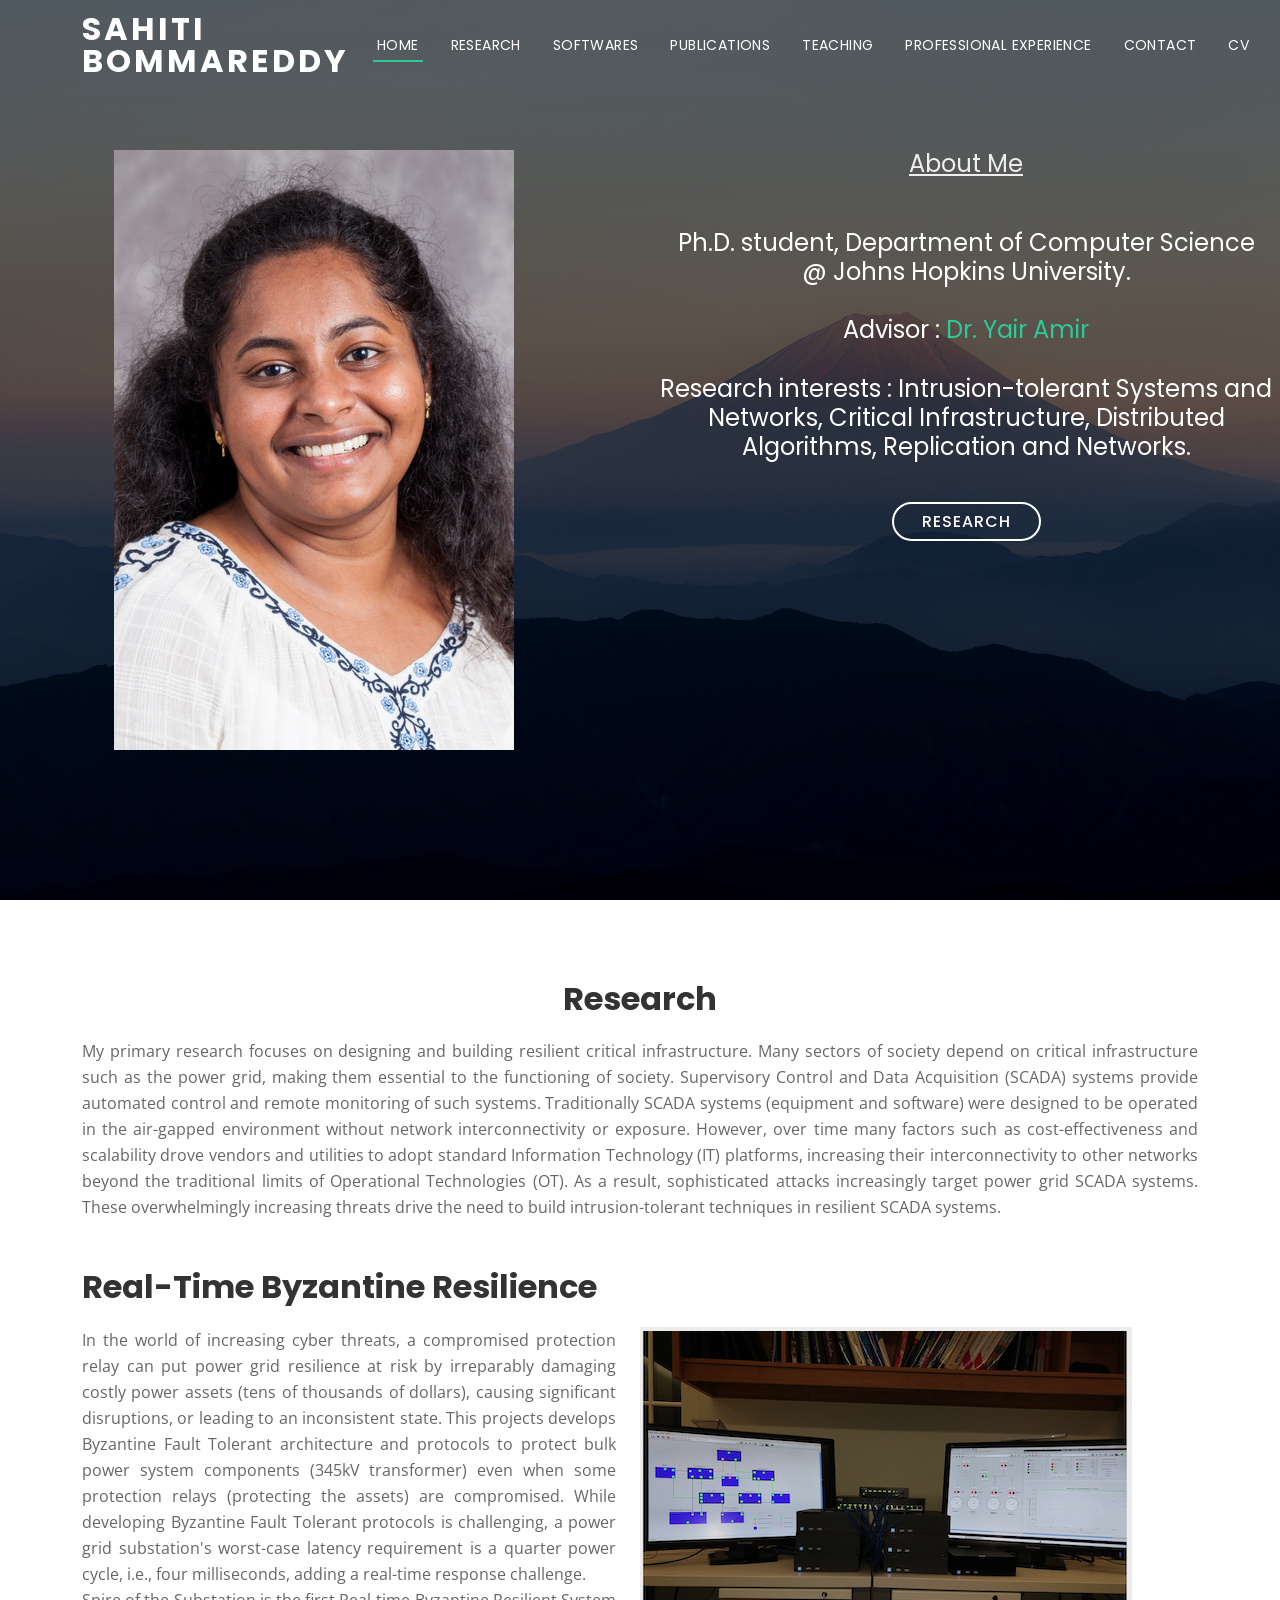
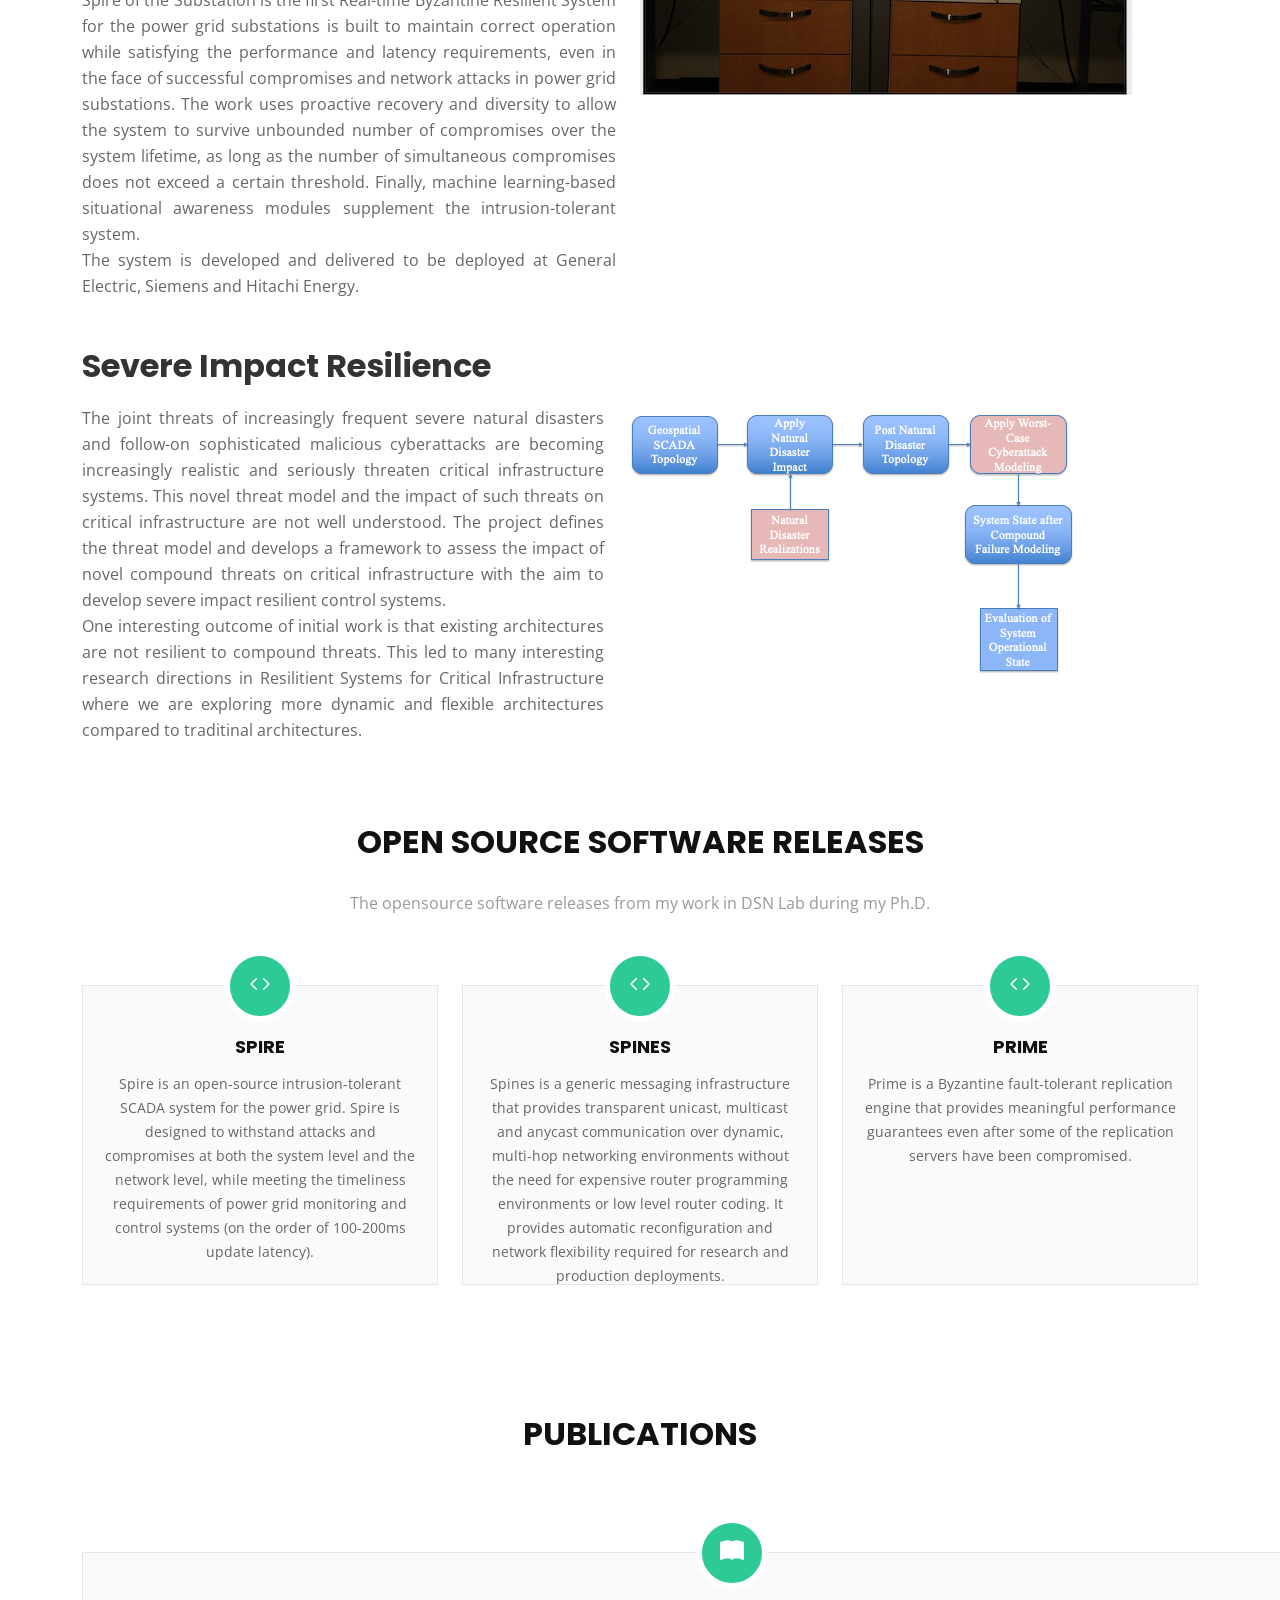
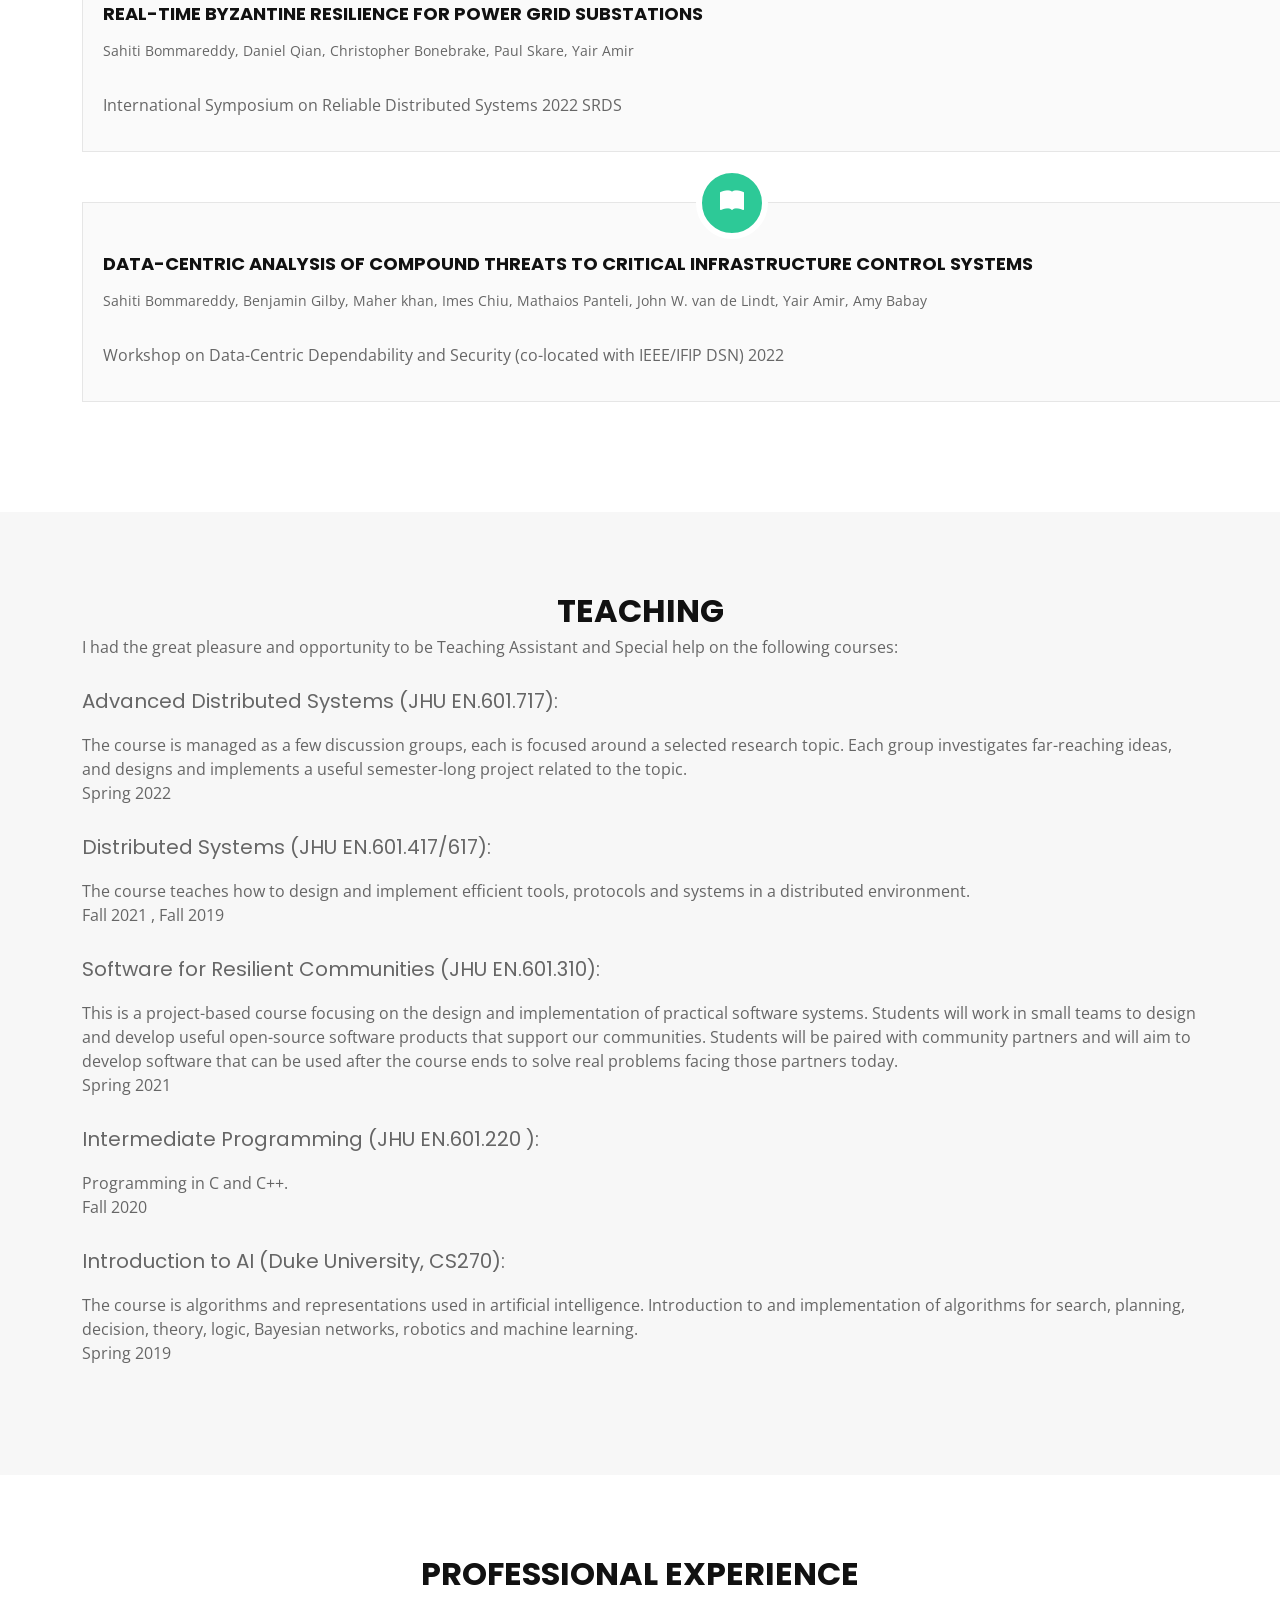
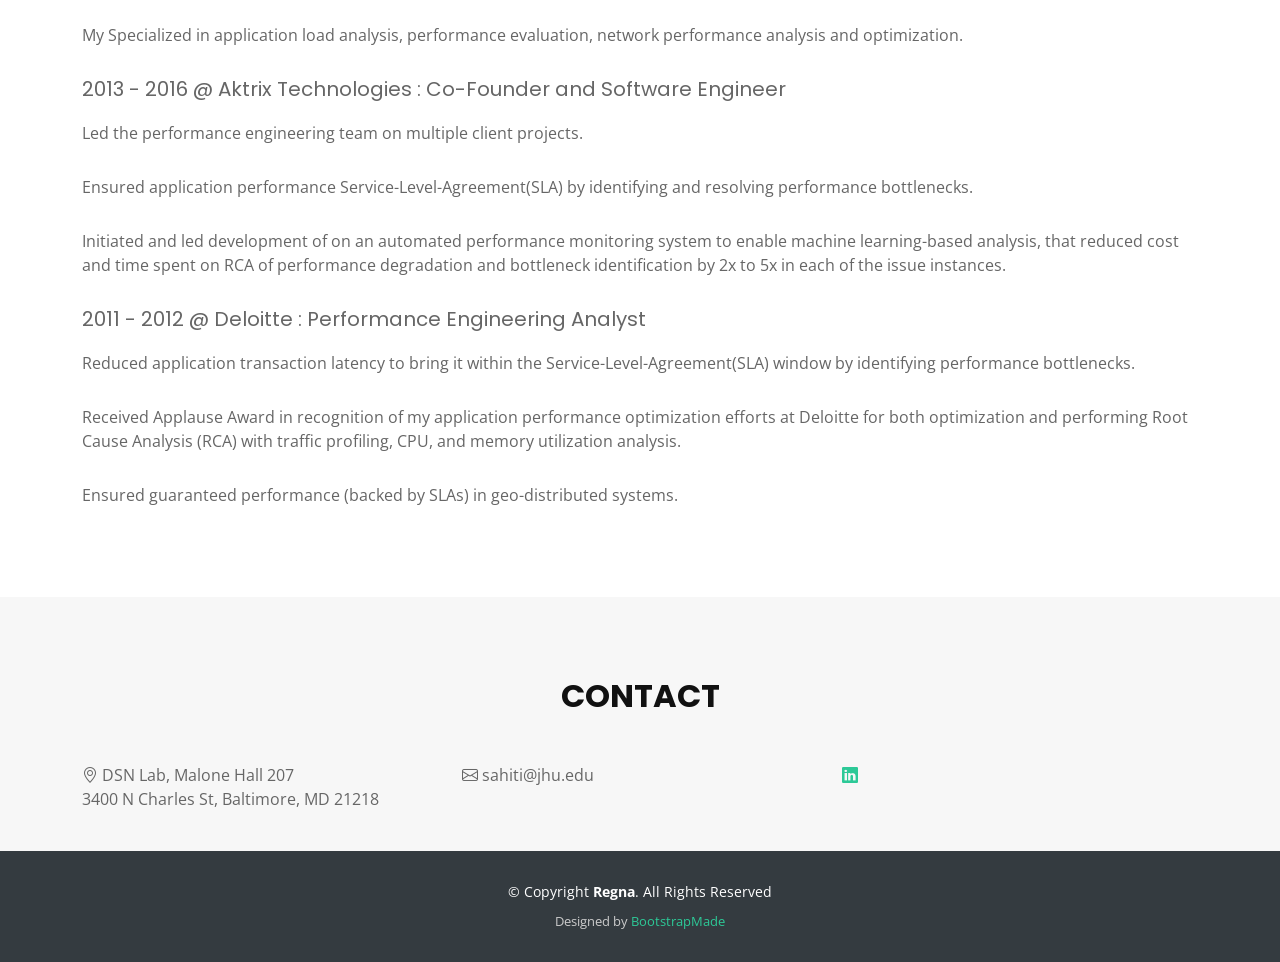
==== index.html @ f552b9d3 "typo fix" ====
<!DOCTYPE html>
<html lang="en">

<head>
  <meta charset="utf-8">
  <meta content="width=device-width, initial-scale=1.0" name="viewport">

  <title>Sahiti Bommareddy</title>
  <meta content="" name="description">
  <meta content="" name="keywords">

  <!-- Favicons -->
  <link href="assets/img/favicon.png" rel="icon">
  <link href="assets/img/apple-touch-icon.png" rel="apple-touch-icon">

  <!-- Google Fonts -->
  <link href="https://fonts.googleapis.com/css?family=Open+Sans:300,300i,400,400i,700,700i|Poppins:300,400,500,700" rel="stylesheet">

  <!-- Vendor CSS Files -->
  <link href="assets/vendor/aos/aos.css" rel="stylesheet">
  <link href="assets/vendor/bootstrap/css/bootstrap.min.css" rel="stylesheet">
  <link href="assets/vendor/bootstrap-icons/bootstrap-icons.css" rel="stylesheet">
  <link href="assets/vendor/boxicons/css/boxicons.min.css" rel="stylesheet">
  <link href="assets/vendor/glightbox/css/glightbox.min.css" rel="stylesheet">
  <link href="assets/vendor/swiper/swiper-bundle.min.css" rel="stylesheet">

  <!-- Template Main CSS File -->
  <link href="assets/css/style.css" rel="stylesheet">

  <!-- =======================================================
  * Template Name: Regna - v4.8.1
  * Template URL: https://bootstrapmade.com/regna-bootstrap-onepage-template/
  * Author: BootstrapMade.com
  * License: https://bootstrapmade.com/license/
  ======================================================== -->
</head>

<body>

  <!-- ======= Header ======= -->
  <header id="header" class="fixed-top d-flex align-items-center header-transparent">
    <div class="container d-flex justify-content-between align-items-center">

      <div id="logo">
        <!--a href="index.html"><img src="assets/img/logo.png" alt=""></a-->
        <!-- Uncomment below if you prefer to use a text logo -->
        <h1><a href="index.html">Sahiti Bommareddy</a></h1>
      </div>

      <nav id="navbar" class="navbar">
        <ul>
          <li><a class="nav-link scrollto active" href="#hero">Home</a></li>
          <li><a class="nav-link scrollto" href="#about">Research</a></li>
          <li><a class="nav-link scrollto" href="#softwares">Softwares</a></li>
          <li><a class="nav-link scrollto" href="#services">Publications</a></li>
          <li><a class="nav-link scrollto " href="#portfolio">Teaching</a></li>
          <li><a class="nav-link scrollto" href="#team">Professional Experience</a></li>
          <li><a class="nav-link scrollto" href="#contact">Contact</a></li>
          <li><a href="./assets/SahitiBommareddy_CV.pdf">CV</a></li>
        </ul>
        <i class="bi bi-list mobile-nav-toggle"></i>
      </nav><!-- .navbar -->
    </div>
    <br>
  </header><!-- End Header -->

  <!-- ======= Hero Section ======= -->
  <section id="hero">
    <div class="hero-container" data-aos="zoom-in" data-aos-delay="100">
      <div class="row">
        
        <div class="col">
          <div class="member">
            <div class="pic"><img src="assets/img/sahiti.jpeg" alt=""></div>
          </div>
        </div>

        <div class="col" text-center>
          <h2 class="title"><u>About Me</u></h2>
          <h4 style="color: white;">
            <p>Ph.D. student, Department of Computer Science <br> &#64; Johns Hopkins University.</p>
            <p style="color: white;">Advisor : <a href="https://www.cs.jhu.edu/~yairamir/">Dr. Yair Amir</a></p>
            <p>Research interests : Intrusion-tolerant Systems and Networks, Critical Infrastructure, Distributed Algorithms, Replication and Networks.</p>
            <a href="#about" class="btn-get-started">Research</a>
            <br>
          </h4>
        </div>

      </div>
      
    </div>
  </section><!-- End Hero Section -->


  <main id="main">

    <!-- ======= About Section ======= -->
    
    <section id="about">
      <div class="container" data-aos="fade-up">
        <div class="row about-container">

          <div class="col ">
            <h2 class="title text-center">Research</h2>
            <p class="description" style="text-align: justify;">
              My primary research focuses on designing and building resilient critical infrastructure.
              Many sectors of society depend on critical infrastructure such as the power grid, making them essential to the functioning of society.
              Supervisory Control and Data Acquisition (SCADA) systems provide automated control and remote monitoring of such systems.
              Traditionally SCADA systems (equipment and software) were designed to be operated in the air-gapped environment without network interconnectivity or exposure.
              However, over time many factors such as cost-effectiveness and scalability drove vendors and utilities to adopt standard Information Technology (IT) platforms,
               increasing their interconnectivity to other networks beyond the traditional limits of Operational Technologies (OT).
               As a result, sophisticated attacks increasingly target power grid SCADA systems.
               These overwhelmingly increasing threats drive the need to build intrusion-tolerant techniques in resilient SCADA systems.
            </p>
          </div>
          <div class="row about-container">
            <a></a>
            <br>
            <br>
          </div>
          <div class="row about-container">
              <h2 class="title">Real-Time Byzantine Resilience </h2>

            <div class="col">
              <p style="text-align: justify;">
                In the world of increasing cyber threats, a compromised protection relay can put power grid resilience at risk by
                irreparably damaging costly power assets (tens of thousands of dollars), causing significant disruptions, or leading to an inconsistent state.
                This projects develops Byzantine Fault Tolerant architecture and protocols
                to protect bulk power system components (345kV transformer) even when some protection relays (protecting the assets) are compromised.
                While developing Byzantine Fault Tolerant protocols is challenging, a power grid substation's worst-case latency requirement is a quarter power cycle,
                i.e., four milliseconds, adding a real-time response challenge.
                <br>
                Spire of the Substation is the first Real-time Byzantine Resilient System for the power grid substations is built to maintain correct operation
                  while satisfying the performance and latency requirements, even in the face of successful compromises and network attacks
                  in power grid substations. The work uses proactive recovery and diversity to allow the system to survive unbounded number of
                  compromises over the system lifetime, as long as the number of simultaneous compromises does not exceed a certain threshold.
                  Finally, machine learning-based situational awareness modules supplement the intrusion-tolerant system.
                  
                  <!-- The machine learning modules are developed using domain-specific knowledge considering critical infrastructure security and privacy requirements. -->
                <br>
                The system is developed and delivered to be deployed at General Electric, Siemens and Hitachi Energy.  
              </p>
            </div>
            <div class="col" data-aos="fade-up" data-aos-delay="100">
              <!-- <div class="icon-box" data-aos="fade-up" data-aos-delay="100"> -->
                <!-- <div class="icon"><i class="bi bi-briefcase"></i></div> -->
                <!-- <h4 class="title"><a href="">Eiusmod Tempor</a></h4> -->
                <!-- <p class="description"> -->
                  <!-- Spire -->
                <!-- </p> -->
                
                <div class="pic"><img src="assets/img/about-img.png" alt=""></div>
            </div>

              <!-- <div class="col background" data-aos="fade-left" data-aos-delay="100"></div> -->
              <!-- <div class="col background order-lg-2 order-1" data-aos="fade-left" data-aos-delay="100"></div> -->
        </div>
        <div class="row about-container">
          <a></a>
          <br>
          <br>
        </div>
        <div class="row about-container">

            <div class="row about-container">
                <h2 class="title">Severe Impact Resilience</h2>
              <div class="col">
                <p style="text-align: justify;">
                  The joint threats of increasingly frequent severe natural disasters and follow-on sophisticated malicious
                cyberattacks are becoming increasingly realistic and seriously threaten critical infrastructure systems.
                This novel threat model and the impact of such threats on critical infrastructure are not well understood.
                The project defines the threat model and develops a framework to assess
                the impact of novel compound threats on critical infrastructure with the aim to develop severe impact resilient control systems.
                <br>One interesting outcome of initial work is that existing architectures are not resilient to compound threats.
                This led to many interesting research directions in Resilitient Systems for Critical Infrastructure where
                we are exploring more dynamic and flexible architectures compared to traditinal architectures.
                </p>
    
                
              </div>
              <div class="col" data-aos="fade-up" data-aos-delay="100">
                <div class="pic"><img src="assets/img/severe.png" alt=""></div>
                <!-- <div class="icon"><i class="bi bi-briefcase"></i></div> -->
                <!-- <h4 class="title"><a href="">Eiusmod Tempor</a></h4> -->
                <!-- <p class="description">Et harum quidem rerum facilis est et expedita distinctio. Nam libero tempore, cum soluta nobis est eligendi</p> -->
              </div>

        </div>

      </div>
    </section>

    <!-- End About Section -->

    <!-- ======= Softwares Section ======= -->
    <section id="softwares">
      <div class="container" data-aos="fade-up">
        <div class="section-header">
          <h3 class="section-title">Open Source Software Releases</h3>
          <br>
          <p class="section-description">The opensource software releases from my work in DSN Lab during my Ph.D.</p>
        </div>
        <div class="row counters">

          <div class="col-lg-4 col-md-6" data-aos="zoom-in">
            <div class="box">
              <div class="icon"><a href="https://www.dsn.jhu.edu/spire/"><i class="bi bi-code"></i></a></div>
              <h4 class="title"><a href="https://www.dsn.jhu.edu/spire/">Spire</a></h4>
              <p class="description">Spire is an open-source intrusion-tolerant SCADA system for the power grid. 
                Spire is designed to withstand attacks and compromises at both the system level and the network level,
                while meeting the timeliness requirements of power grid monitoring and control systems (on the order of 100-200ms update latency).</p>
            </div>
          </div>

          <div class="col-lg-4 col-md-6" data-aos="zoom-in">
            <div class="box">
              <div class="icon"><a href="http://www.spines.org/"><i class="bi bi-code"></i></a></div>
              <h4 class="title"><a href="http://www.spines.org/">Spines</a></h4>
              <p class="description">Spines is a generic messaging infrastructure that provides transparent unicast, multicast and anycast communication over dynamic, multi-hop networking environments without the need for expensive router programming environments or low level router coding. 
                It provides automatic reconfiguration and network flexibility required for research and production deployments.
              </p>
            </div>
          </div>

          <div class="col-lg-4 col-md-6" data-aos="zoom-in">
            <div class="box">
              <div class="icon"><a href="https://www.cnds.jhu.edu/prime/"><i class="bi bi-code"></i></a></div>
              <h4 class="title"><a href="https://www.cnds.jhu.edu/prime/">Prime</a></h4>
              <p class="description">
                Prime is a Byzantine fault-tolerant replication engine that provides meaningful performance guarantees even after some 
                of the replication servers have been compromised. 
              </p>
            </div>
          </div>

          


        </div>

      </div>
    </section><!-- End Softwares Section -->

    <!-- ======= Publications Section ======= -->
    <section id="services">
      <div class="container" data-aos="fade-up">
        <div class="section-header">
          <h3 class="section-title">Publications</h3>
          <p class="section-description">
            <br>
          </p>
        </div>
        <div class="row">
          <div class="col-lg-4 col-md-6" data-aos="zoom-in">
            <div class="box">
              <div class="icon"><a href="https://www.dsn.jhu.edu/papers/RealTime.pdf"><i class="bi bi-book-fill"></i></a></div>
              <h4 class="title"><a href="https://www.dsn.jhu.edu/papers/RealTime.pdf">Real-Time Byzantine Resilience for Power Grid Substations</a></h4>
              <p class="description">
                Sahiti Bommareddy, Daniel Qian, Christopher Bonebrake, Paul Skare, Yair Amir
              </p>
              <p>
                International Symposium on Reliable Distributed Systems 2022 SRDS
              </p>
            </div>
          </div>
        </div>
        <div class="row">
          <div class="col-lg-4 col-md-6" data-aos="zoom-in">
            <div class="box">
              <div class="icon"><a href="https://www.dsn.jhu.edu/papers/dcds2022.pdf"><i class="bi bi-book-fill"></i></a></div>
              <h4 class="title"><a href="https://www.dsn.jhu.edu/papers/dcds2022.pdf">Data-Centric Analysis of Compound Threats to Critical Infrastructure Control Systems</a></h4>
              <p class="description">
                Sahiti Bommareddy, Benjamin Gilby, Maher khan, Imes Chiu, Mathaios Panteli, John W. van de Lindt, Yair Amir, Amy Babay
              </p>
              <p>
                Workshop on Data-Centric Dependability and Security (co-located with IEEE/IFIP DSN) 2022
              </p>
            </div>
          </div>
      </div>
    </section><!-- End Publications Section -->

  

    <!-- ======= Teaching Experience Section ======= -->
    <section id="portfolio" class="portfolio">
      <div class="container" data-aos="fade-up">
        <div class="section-header">
          <h3 class="section-title">Teaching</h3>
          <p class="description"> I had the great pleasure and opportunity to be Teaching Assistant and Special help on the following courses:</p>
        </div>

        <h5>Advanced Distributed Systems (JHU EN.601.717):</h5> The course is managed as a few discussion groups, each is focused around a selected research topic. 
        Each group investigates far-reaching ideas, and designs and implements a useful semester-long project related to the topic.<p> Spring 2022</p>
        <h5>Distributed Systems (JHU EN.601.417/617):</h5> 
        The course teaches how to design and implement efficient tools, protocols and systems in a distributed environment.
        <p>Fall 2021 , Fall 2019</p>
        <h5>Software for Resilient Communities (JHU EN.601.310):</h5>This is a project-based course focusing on the design and implementation of practical software systems. 
        Students will work in small teams to design and develop useful open-source software products that support our communities. Students will be paired with community partners and will aim to develop software that can be used after the course ends to solve real problems facing those partners today. <p>Spring 2021</p>
        <h5>Intermediate Programming (JHU EN.601.220 ):</h5> Programming in C and C++.<p>Fall 2020</p>
        <h5>Introduction to AI (Duke University, CS270):</h5> The course is algorithms and representations used in artificial intelligence.
         Introduction to and implementation of algorithms for search, planning, decision, theory, logic, Bayesian networks, robotics and machine learning.<p>Spring 2019</p>

       


      </div>
    </section><!-- End Teaching Experience Section -->

    <!-- ======= Professional Experience Section ======= -->
    <section id="team">
      <div class="container" data-aos="fade-up">
        <div class="section-header">
          <h3 class="section-title">Professional Experience</h3>
        </div>
        <br>
        <div>
	  <p>My Specialized in application load analysis, performance evaluation, network performance analysis and optimization.</p>


          <h5>2013 - 2016 	&#64; Aktrix Technologies : Co-Founder and Software Engineer </h5>

	  <p>Led the performance engineering team on multiple client projects.</p>
	  <p>Ensured application performance Service-Level-Agreement(SLA) by identifying and resolving performance bottlenecks.</p>
        <p> Initiated and led development of on an automated performance monitoring system to enable machine learning-based analysis, that reduced cost and time spent on RCA of performance degradation and bottleneck identification by 2x to 5x in each of the issue instances.</p>
          <h5>2011 - 2012  	&#64; Deloitte : Performance Engineering Analyst</h5>
          
        <p>Reduced application transaction latency to bring it within the Service-Level-Agreement(SLA) window by identifying performance bottlenecks.</p> 
        <p>Received Applause Award in recognition of my application performance optimization efforts at Deloitte for both optimization and performing Root Cause Analysis (RCA) with traffic profiling, CPU, and memory utilization analysis.</p>
        <p> Ensured guaranteed performance (backed by SLAs) in geo-distributed systems.</p>
          
        </div>
         

      

         

      </div>
    </section><!-- End Professional Experience Section -->

    <!-- ======= Contact Section ======= -->
    <section id="contact">
      <div class="container">
        <div class="section-header" >
          <h3 class="section-title">Contact</h3>
        </div>
      </div>

      <!-- Uncomment below if you wan to use dynamic maps -->
      <!--iframe src="https://www.google.com/maps/embed?pb=!1m18!1m12!1m3!1d22864.11283411948!2d-73.96468908098944!3d40.630720240038435!2m3!1f0!2f0!3f0!3m2!1i1024!2i768!4f13.1!3m3!1m2!1s0x89c24fa5d33f083b%3A0xc80b8f06e177fe62!2sNew+York%2C+NY%2C+USA!5e0!3m2!1sen!2sbg!4v1540447494452" width="100%" height="380" frameborder="0" style="border:0" allowfullscreen></iframe-->

      <div class="container mt-5 justify-content-center">
        <div class="row">


              <div class="col justify-content-center">
                <div class="icon"><a><i class="bi bi-geo-alt"></i><span> DSN Lab, Malone Hall 207<br>3400 N Charles St, Baltimore, MD 21218</span></a></div>
              </div>
              
              <div class="col justify-content-center">
                <div class="icon"><a><i class="bi bi-envelope"></i><span> sahiti@jhu.edu</span></a></div>
              </div>

              <!--div>
                <i class="bi bi-phone"></i>
                <p>+1 5589 55488 55s</p>
              </div-->
              <div class="col justify-content-center">
                <a href="https://www.linkedin.com/in/bsahiti/" class="linkedin"><i class="bi bi-linkedin"></i></a>
              </div>

            


          <!--div class="col-lg-5 col-md-8">
            <div class="form">
              <form action="forms/contact.php" method="post" role="form" class="php-email-form">
                <div class="form-group">
                  <input type="text" name="name" class="form-control" id="name" placeholder="Your Name" required>
                </div>
                <div class="form-group mt-3">
                  <input type="email" class="form-control" name="email" id="email" placeholder="Your Email" required>
                </div>
                <div class="form-group mt-3">
                  <input type="text" class="form-control" name="subject" id="subject" placeholder="Subject" required>
                </div>
                <div class="form-group mt-3">
                  <textarea class="form-control" name="message" rows="5" placeholder="Message" required></textarea>
                </div>
                <div class="my-3">
                  <div class="loading">Loading</div>
                  <div class="error-message"></div>
                  <div class="sent-message">Your message has been sent. Thank you!</div>
                </div>
                <div class="text-center"><button type="submit">Send Message</button></div>
              </form>
            </div>
          </div-->

        </div>

      </div>
    </section><!-- End Contact Section -->

  </main><!-- End #main -->

  <!-- ======= Footer ======= -->
  <footer id="footer">
    <div class="footer-top">
      <div class="container">

      </div>
    </div>

    <div class="container">
      <div class="copyright">
        &copy; Copyright <strong>Regna</strong>. All Rights Reserved
      </div>
      <div class="credits">
        <!--
        All the links in the footer should remain intact.
        You can delete the links only if you purchased the pro version.
        Licensing information: https://bootstrapmade.com/license/
        Purchase the pro version with working PHP/AJAX contact form: https://bootstrapmade.com/buy/?theme=Regna
      -->
        Designed by <a href="https://bootstrapmade.com/">BootstrapMade</a>
      </div>
    </div>
  </footer><!-- End Footer -->

  <a href="#" class="back-to-top d-flex align-items-center justify-content-center"><i class="bi bi-arrow-up-short"></i></a>

  <!-- Vendor JS Files -->
  <script src="assets/vendor/purecounter/purecounter_vanilla.js"></script>
  <script src="assets/vendor/aos/aos.js"></script>
  <script src="assets/vendor/bootstrap/js/bootstrap.bundle.min.js"></script>
  <script src="assets/vendor/glightbox/js/glightbox.min.js"></script>
  <script src="assets/vendor/isotope-layout/isotope.pkgd.min.js"></script>
  <script src="assets/vendor/swiper/swiper-bundle.min.js"></script>
  <script src="assets/vendor/php-email-form/validate.js"></script>

  <!-- Template Main JS File -->
  <script src="assets/js/main.js"></script>

</body>

</html>
---- assets/css/style.css ----
/**
* Template Name: Regna - v4.8.1
* Template URL: https://bootstrapmade.com/regna-bootstrap-onepage-template/
* Author: BootstrapMade.com
* License: https://bootstrapmade.com/license/
*/

/*--------------------------------------------------------------
# General
--------------------------------------------------------------*/
body {
  background: #fff;
  color: #666666;
  font-family: "Open Sans", sans-serif;
}

a {
  color: #2dc997;
  text-decoration: none;
}

a:hover,
a:active,
a:focus {
  color: #2dca98;
  outline: none;
  text-decoration: none;
}

p {
  padding: 0;
  margin: 0 0 30px 0;
}

h1,
h2,
h3,
h4,
h5,
h6 {
  font-family: "Poppins", sans-serif;
  font-weight: 400;
  margin: 0 0 20px 0;
  padding: 0;
}

/*--------------------------------------------------------------
# Back to top button
--------------------------------------------------------------*/
.back-to-top {
  position: fixed;
  visibility: hidden;
  opacity: 0;
  right: 15px;
  bottom: 15px;
  z-index: 996;
  background: #2dc997;
  width: 40px;
  height: 40px;
  border-radius: 4px;
  transition: all 0.4s;
}

.back-to-top i {
  font-size: 28px;
  color: #fff;
  line-height: 0;
}

.back-to-top:hover {
  background: #49d6a9;
  color: #fff;
}

.back-to-top.active {
  visibility: visible;
  opacity: 1;
}

/*--------------------------------------------------------------
# Disable AOS delay on mobile
--------------------------------------------------------------*/
@media screen and (max-width: 768px) {
  [data-aos-delay] {
    transition-delay: 0 !important;
  }
}

/*--------------------------------------------------------------
# Header
--------------------------------------------------------------*/
#header {
  height: 90px;
  transition: all 0.5s;
  z-index: 997;
  background: rgba(52, 59, 64, 0.9);
}

#header #logo h1 {
  font-size: 32px;
  margin: 0;
  line-height: 1;
  font-family: "Poppins", sans-serif;
  font-weight: 700;
  letter-spacing: 3px;
  text-transform: uppercase;
}

#header #logo h1 a,
#header #logo h1 a:hover {
  color: #fff;
}

#header #logo img {
  padding: 0;
  margin: 0;
}

#header.header-transparent {
  background: transparent;
}

#header.header-scrolled {
  background: rgba(52, 59, 64, 0.9);
  height: 70px;
  transition: all 0.5s;
}

.scrolled-offset {
  margin-top: 70px;
}

/*--------------------------------------------------------------
# Navigation Menu
--------------------------------------------------------------*/
/**
* Desktop Navigation 
*/
.navbar {
  padding: 0;
}

.navbar ul {
  margin: 0;
  padding: 0;
  display: flex;
  list-style: none;
  align-items: center;
}

.navbar li {
  position: relative;
}

.navbar>ul>li {
  white-space: nowrap;
  padding: 10px 0 10px 24px;
}

.navbar a,
.navbar a:focus {
  display: flex;
  align-items: center;
  justify-content: space-between;
  font-family: "Poppins", sans-serif;
  color: #fff;
  font-size: 14px;
  padding: 0 4px;
  white-space: nowrap;
  transition: 0.3s;
  letter-spacing: 0.4px;
  position: relative;
  text-transform: uppercase;
}

.navbar a i,
.navbar a:focus i {
  font-size: 12px;
  line-height: 0;
  margin-left: 5px;
}

.navbar>ul>li>a:before {
  content: "";
  position: absolute;
  width: 100%;
  height: 2px;
  bottom: -6px;
  left: 0;
  background-color: #2dc997;
  visibility: hidden;
  transform: scaleX(0);
  transition: all 0.3s ease-in-out 0s;
}

.navbar a:hover:before,
.navbar li:hover>a:before,
.navbar .active:before {
  visibility: visible;
  transform: scaleX(1);
}

.navbar a:hover,
.navbar .active,
.navbar .active:focus,
.navbar li:hover>a {
  color: #fff;
}

.navbar .dropdown ul {
  display: block;
  position: absolute;
  left: 24px;
  top: calc(100% + 30px);
  margin: 0;
  padding: 10px 0;
  z-index: 99;
  opacity: 0;
  visibility: hidden;
  background: #fff;
  box-shadow: 0px 0px 30px rgba(127, 137, 161, 0.25);
  transition: 0.3s;
}

.navbar .dropdown ul li {
  min-width: 200px;
}

.navbar .dropdown ul a {
  padding: 10px 20px;
  font-size: 14px;
  text-transform: none;
  color: #666666;
}

.navbar .dropdown ul a i {
  font-size: 12px;
}

.navbar .dropdown ul a:hover,
.navbar .dropdown ul .active:hover,
.navbar .dropdown ul li:hover>a {
  color: #2dc997;
}

.navbar .dropdown:hover>ul {
  opacity: 1;
  top: 100%;
  visibility: visible;
}

.navbar .dropdown .dropdown ul {
  top: 0;
  left: calc(100% - 30px);
  visibility: hidden;
}

.navbar .dropdown .dropdown:hover>ul {
  opacity: 1;
  top: 0;
  left: 100%;
  visibility: visible;
}

@media (max-width: 1366px) {
  .navbar .dropdown .dropdown ul {
    left: -90%;
  }

  .navbar .dropdown .dropdown:hover>ul {
    left: -100%;
  }
}

/**
* Mobile Navigation 
*/
.mobile-nav-toggle {
  color: #fff;
  font-size: 28px;
  cursor: pointer;
  display: none;
  line-height: 0;
  transition: 0.5s;
}

@media (max-width: 991px) {
  .mobile-nav-toggle {
    display: block;
  }

  .navbar ul {
    display: none;
  }
}

.navbar-mobile {
  position: fixed;
  overflow: hidden;
  top: 0;
  right: 0;
  left: 0;
  bottom: 0;
  background: rgba(77, 77, 77, 0.9);
  transition: 0.3s;
  z-index: 999;
}

.navbar-mobile .mobile-nav-toggle {
  position: absolute;
  top: 15px;
  right: 15px;
}

.navbar-mobile ul {
  display: block;
  position: absolute;
  top: 55px;
  right: 15px;
  bottom: 15px;
  left: 15px;
  padding: 10px 0;
  background-color: #fff;
  overflow-y: auto;
  transition: 0.3s;
}

.navbar-mobile>ul>li {
  padding: 0;
}

.navbar-mobile a:hover:before,
.navbar-mobile li:hover>a:before,
.navbar-mobile .active:before {
  visibility: hidden;
}

.navbar-mobile a,
.navbar-mobile a:focus {
  padding: 10px 20px;
  font-size: 15px;
  color: #666666;
}

.navbar-mobile a:hover,
.navbar-mobile .active,
.navbar-mobile li:hover>a {
  color: #2dc997;
}

.navbar-mobile .getstarted,
.navbar-mobile .getstarted:focus {
  margin: 15px;
}

.navbar-mobile .dropdown ul {
  position: static;
  display: none;
  margin: 10px 20px;
  padding: 10px 0;
  z-index: 99;
  opacity: 1;
  visibility: visible;
  background: #fff;
  box-shadow: 0px 0px 30px rgba(127, 137, 161, 0.25);
}

.navbar-mobile .dropdown ul li {
  min-width: 200px;
}

.navbar-mobile .dropdown ul a {
  padding: 10px 20px;
}

.navbar-mobile .dropdown ul a i {
  font-size: 12px;
}

.navbar-mobile .dropdown ul a:hover,
.navbar-mobile .dropdown ul .active:hover,
.navbar-mobile .dropdown ul li:hover>a {
  color: #2dc997;
}

.navbar-mobile .dropdown>.dropdown-active {
  display: block;
}

/*--------------------------------------------------------------
# Hero Section
--------------------------------------------------------------*/
#hero {
  width: 100%;
  height: 100vh;
  background: url(../img/hero-bg.jpg) top center;
  background-size: cover;
  position: relative;
}

@media (min-width: 1024px) {
  #hero {
    background-attachment: fixed;
  }
}

#hero:before {
  content: "";
  background: rgba(0, 0, 0, 0.6);
  position: absolute;
  bottom: 0;
  top: 0;
  left: 0;
  right: 0;
}

#hero .hero-container {
  position: absolute;
  bottom: 0;
  top: 0;
  left: 0;
  right: 0;
  display: flex;
  justify-content: center;
  align-items: center;
  flex-direction: column;
  text-align: center;
}

#hero h1 {
  margin: 30px 0 10px 0;
  font-size: 48px;
  font-weight: 700;
  line-height: 56px;
  text-transform: uppercase;
  color: #fff;
}

@media (max-width: 768px) {
  #hero h1 {
    font-size: 28px;
    line-height: 36px;
  }
}

#hero h2 {
  color: #eee;
  margin-bottom: 50px;
  font-size: 24px;
}

@media (max-width: 768px) {
  #hero h2 {
    font-size: 18px;
    line-height: 24px;
    margin-bottom: 30px;
  }
}

#hero .btn-get-started {
  font-family: "Poppins", sans-serif;
  text-transform: uppercase;
  font-weight: 500;
  font-size: 16px;
  letter-spacing: 1px;
  display: inline-block;
  padding: 8px 28px;
  border-radius: 50px;
  transition: 0.5s;
  margin: 10px;
  border: 2px solid #fff;
  color: #fff;
}

#hero .btn-get-started:hover {
  background: #2dc997;
  border: 2px solid #2dc997;
}

/*--------------------------------------------------------------
# Sections
--------------------------------------------------------------*/
section {
  overflow: hidden;
}

/* Sections Header
--------------------------------*/
.section-header .section-title {
  font-size: 32px;
  color: #111;
  text-transform: uppercase;
  text-align: center;
  font-weight: 700;
  margin-bottom: 5px;
}

.section-header .section-description {
  text-align: center;
  padding-bottom: 40px;
  color: #999;
}

/*--------------------------------------------------------------
# Breadcrumbs
--------------------------------------------------------------*/
.breadcrumbs {
  padding: 20px 0;
  background-color: whitesmoke;
  min-height: 40px;
  margin-top: 92px;
}

.breadcrumbs h2 {
  font-size: 24px;
  font-weight: 300;
  margin: 0;
}

@media (max-width: 992px) {
  .breadcrumbs h2 {
    margin: 0 0 10px 0;
  }
}

.breadcrumbs ol {
  display: flex;
  flex-wrap: wrap;
  list-style: none;
  padding: 0;
  margin: 0;
  font-size: 14px;
}

.breadcrumbs ol li+li {
  padding-left: 10px;
}

.breadcrumbs ol li+li::before {
  display: inline-block;
  padding-right: 10px;
  color: #6c757d;
  content: "/";
}

@media (max-width: 768px) {
  .breadcrumbs .d-flex {
    display: block !important;
  }

  .breadcrumbs ol {
    display: block;
  }

  .breadcrumbs ol li {
    display: inline-block;
  }
}

/* About Us Section
--------------------------------*/
#about {
  background: #fff;
  padding: 80px 0;
}

#about .about-container .icon-box .pic {
  margin-bottom: 15px;
  /* overflow: hidden; */
  min-height: 300px;
  min-width: 300pc;
}

#about .about-container .background {
  background-size: cover;
  min-height: 300px;
  background: url(../img/about-img.png) center center no-repeat;
  margin-bottom: 10px;
}

#about .about-container .content {
  background: #fff;
}

#about .about-container .title {
  color: #333;
  font-weight: 700;
  font-size: 32px;
}

@media (max-width: 768px) {
  #about .about-container .title {
    padding-top: 15px;
  }
}

#about .about-container p {
  line-height: 26px;
}

#about .about-container p:last-child {
  margin-bottom: 0;
}

#about .about-container .icon-box {
  background: #fff;
  background-size: cover;
  padding: 0 0 30px 0;
}

#about .about-container .icon-box .icon {
  float: left;
  background: #fff;
  width: 64px;
  height: 64px;
  display: flex;
  justify-content: center;
  align-items: center;
  flex-direction: column;
  text-align: center;
  border-radius: 50%;
  border: 2px solid #2dc997;
}

#about .about-container .icon-box .icon i {
  color: #2dc997;
  font-size: 24px;
  line-height: 0;
}

#about .about-container .icon-box .title {
  margin-left: 80px;
  font-weight: 500;
  margin-bottom: 5px;
  font-size: 18px;
  text-transform: uppercase;
}

#about .about-container .icon-box .title a {
  color: #111;
}

#about .about-container .icon-box .description {
  margin-left: 80px;
  line-height: 24px;
  font-size: 14px;
}

/* Facts Section
--------------------------------*/
#facts {
  background: #f7f7f7;
  padding: 80px 0 60px 0;
}

#facts .counters span {
  font-size: 48px;
  display: block;
  color: #2dc997;
}

#facts .counters p {
  padding: 0;
  margin: 0 0 20px 0;
  font-family: "Poppins", sans-serif;
  font-size: 14px;
}

/*Software Section
-------------------------*/
#softwares .box {
  padding: 50px 20px;
  margin-bottom: 50px;
  text-align: center;
  border: 1px solid #e6e6e6;
  height: 300px;
  position: relative;
  background: #fafafa;
}
#softwares .icon {
  position: absolute;
  top: -36px;
  left: calc(50% - 36px);
  transition: 0.2s;
  border-radius: 50%;
  border: 6px solid #fff;
  display: flex;
  justify-content: center;
  align-items: center;
  flex-direction: column;
  text-align: center;
  width: 72px;
  height: 72px;
  background: #2dc997;
}

#softwares .icon a {
  display: inline-block;
}

#softwares .icon i {
  color: #fff;
  font-size: 24px;
  line-height: 0;
}

#softwares .box:hover .icon {
  background: #fff;
  border: 2px solid #2dc997;
}

#softwares .box:hover .icon i {
  color: #2dc997;
}

#softwares .box:hover .icon a {
  color: #2dc997;
}

#softwares .title {
  font-weight: 700;
  font-size: 18px;
  margin-bottom: 15px;
  text-transform: uppercase;
}

#softwares .title a {
  color: #111;
}

#softwares .description {
  font-size: 14px;
  line-height: 24px;
}
/* Services Section
--------------------------------*/
#services {
  background: #fff;
  background-size: cover;
  padding: 80px 0 60px 0;
}

#services .box {
  /* box-sizing: border-box; */
  padding: 50px 20px;
  margin-bottom: 50px;
  text-align: left;
  border: 1px solid #e6e6e6;
  height: 200px;
  width: 1300px;
  position: relative;
  background: #fafafa;
}

#services .icon {
  position: absolute;
  top: -36px;
  left: calc(50% - 36px);
  transition: 0.2s;
  border-radius: 50%;
  border: 6px solid #fff;
  display: flex;
  justify-content: center;
  align-items: center;
  flex-direction: column;
  text-align: center;
  width: 72px;
  height: 72px;
  background: #2dc997;
}

#services .icon a {
  display: inline-block;
}

#services .icon i {
  color: #fff;
  font-size: 24px;
  line-height: 0;
}

#services .box:hover .icon {
  background: #fff;
  border: 2px solid #2dc997;
}

#services .box:hover .icon i {
  color: #2dc997;
}

#services .box:hover .icon a {
  color: #2dc997;
}

#services .title {
  font-weight: 700;
  font-size: 18px;
  margin-bottom: 15px;
  text-transform: uppercase;
}

#services .title a {
  color: #111;
}

#services .description {
  font-size: 14px;
  line-height: 24px;
}

/* Call To Action Section
--------------------------------*/
#call-to-action {
  background: linear-gradient(rgba(0, 0, 0, 0.6), rgba(0, 0, 0, 0.6)), url(../img/call-to-action-bg.jpg) fixed center center;
  background-size: cover;
  padding: 80px 0;
}

@media (max-width: 1024px) {
  #call-to-action {
    background-attachment: scroll;
  }
}

#call-to-action .cta-title {
  color: #fff;
  font-size: 28px;
  font-weight: 700;
}

#call-to-action .cta-text {
  color: #fff;
}

@media (min-width: 769px) {
  #call-to-action .cta-btn-container {
    display: flex;
    align-items: center;
    justify-content: flex-end;
  }
}

#call-to-action .cta-btn {
  font-family: "Poppins", sans-serif;
  text-transform: uppercase;
  font-weight: 500;
  font-size: 16px;
  letter-spacing: 1px;
  display: inline-block;
  padding: 8px 30px;
  border-radius: 50px;
  transition: 0.5s;
  margin: 10px;
  border: 2px solid #fff;
  color: #fff;
}

#call-to-action .cta-btn:hover {
  background: #2dc997;
  border: 2px solid #2dc997;
}

/* Portfolio Section
--------------------------------*/
#portfolio {
  background: #f7f7f7;
  padding: 80px 0;
}

#portfolio #portfolio-flters {
  padding: 0;
  margin: 0 auto 25px auto;
  list-style: none;
  text-align: center;
  border-radius: 50px;
}

#portfolio #portfolio-flters li {
  cursor: pointer;
  display: inline-block;
  padding: 12px 18px 14px 18px;
  font-size: 14px;
  font-weight: 500;
  line-height: 1;
  color: #666666;
  margin: 0 5px 10px 5px;
  transition: all ease-in-out 0.3s;
  background: white;
  border-radius: 4px;
}

#portfolio #portfolio-flters li:hover,
#portfolio #portfolio-flters li.filter-active {
  color: #fff;
  background: #2dc997;
}

#portfolio #portfolio-flters li:last-child {
  margin-right: 0;
}

#portfolio .portfolio-item {
  margin-bottom: 30px;
  overflow: hidden;
}

#portfolio .portfolio-item img {
  position: relative;
  top: 0;
  transition: all 0.6s cubic-bezier(0.645, 0.045, 0.355, 1);
}

#portfolio .portfolio-item .portfolio-info {
  opacity: 0;
  position: absolute;
  left: 12px;
  right: 12px;
  bottom: -50px;
  z-index: 3;
  transition: all ease-in-out 0.3s;
  background: #2dc997;
  padding: 15px 20px;
}

#portfolio .portfolio-item .portfolio-info h4 {
  font-size: 18px;
  color: #fff;
  font-weight: 600;
}

#portfolio .portfolio-item .portfolio-info p {
  color: #fff;
  font-size: 14px;
  margin-bottom: 0;
}

#portfolio .portfolio-item .portfolio-info .preview-link,
#portfolio .portfolio-item .portfolio-info .details-link {
  position: absolute;
  right: 50px;
  font-size: 24px;
  top: calc(50% - 18px);
  color: white;
  transition: ease-in-out 0.3s;
}

#portfolio .portfolio-item .portfolio-info .preview-link:hover,
#portfolio .portfolio-item .portfolio-info .details-link:hover {
  color: #a4ebd4;
}

#portfolio .portfolio-item .portfolio-info .details-link {
  right: 15px;
}

#portfolio .portfolio-item:hover img {
  top: -30px;
}

#portfolio .portfolio-item:hover .portfolio-info {
  opacity: 1;
  bottom: 0;
}

/*--------------------------------------------------------------
# Portfolio Details
--------------------------------------------------------------*/
.portfolio-details {
  padding-top: 40px;
}

.portfolio-details .portfolio-details-slider img {
  width: 100%;
}

.portfolio-details .portfolio-details-slider .swiper-pagination {
  margin-top: 20px;
  position: relative;
}

.portfolio-details .portfolio-details-slider .swiper-pagination .swiper-pagination-bullet {
  width: 12px;
  height: 12px;
  background-color: #fff;
  opacity: 1;
  border: 1px solid #2dc997;
}

.portfolio-details .portfolio-details-slider .swiper-pagination .swiper-pagination-bullet-active {
  background-color: #2dc997;
}

.portfolio-details .portfolio-info {
  padding: 30px;
  box-shadow: 0px 0 30px rgba(102, 102, 102, 0.08);
}

.portfolio-details .portfolio-info h3 {
  font-size: 22px;
  font-weight: 700;
  margin-bottom: 20px;
  padding-bottom: 20px;
  border-bottom: 1px solid #eee;
}

.portfolio-details .portfolio-info ul {
  list-style: none;
  padding: 0;
  font-size: 15px;
}

.portfolio-details .portfolio-info ul li+li {
  margin-top: 10px;
}

.portfolio-details .portfolio-description {
  padding-top: 30px;
}

.portfolio-details .portfolio-description h2 {
  font-size: 26px;
  font-weight: 700;
  margin-bottom: 20px;
}

.portfolio-details .portfolio-description p {
  padding: 0;
}

/* Team Section
--------------------------------*/
#team {
  background: #fff;
  padding: 80px 0 60px 0;
}

#team .member {
  text-align: center;
  margin-bottom: 20px;
}

#team .member .pic {
  margin-bottom: 15px;
  overflow: hidden;
  height: 260px;
}

#team .member .pic img {
  max-width: 100%;
}

#team .member h4 {
  font-weight: 700;
  margin-bottom: 2px;
  font-size: 18px;
}

#team .member span {
  font-style: italic;
  display: block;
  font-size: 13px;
}

#team .member .social {
  margin-top: 15px;
}

#team .member .social a {
  color: #b3b3b3;
}

#team .member .social a:hover {
  color: #2dc997;
}

#team .member .social i {
  font-size: 18px;
  margin: 0 2px;
}

/* Contact Section
--------------------------------*/
#contact {
  background: #f7f7f7;
  padding: 80px 0 40px 0;
}



#contact .icon{

  justify-content: center;
}

#contact #google-map {
  height: 300px;
  margin-bottom: 20px;
}

#contact .info {
  color: #333333;
}

#contact .info i {
  font-size: 32px;
  color: #2dc997;
  float: left;
  line-height: 0;
}

#contact .info p {
  padding: 0 0 10px 50px;
  margin-bottom: 20px;
  line-height: 22px;
  font-size: 14px;
}

#contact .info .email p {
  padding-top: 5px;
}

#contact .social-links {
  padding: 20px 0;
}

#contact .social-links a {
  font-size: 18px;
  background: #333;
  color: #fff;
  line-height: 1;
  border-radius: 50%;
  text-align: center;
  width: 36px;
  height: 36px;
  transition: 0.3s;
  display: inline-flex;
  align-items: center;
  justify-content: center;
}

#contact .social-links a i {
  line-height: 0;
}

#contact .social-links a:hover {
  background: #2dc997;
  color: #fff;
}

#contact .php-email-form .error-message {
  display: none;
  color: #fff;
  background: #ed3c0d;
  text-align: left;
  padding: 15px;
  font-weight: 600;
}

#contact .php-email-form .error-message br+br {
  margin-top: 25px;
}

#contact .php-email-form .sent-message {
  display: none;
  color: #fff;
  background: #18d26e;
  text-align: center;
  padding: 15px;
  font-weight: 600;
}

#contact .php-email-form .loading {
  display: none;
  background: #fff;
  text-align: center;
  padding: 15px;
}

#contact .php-email-form .loading:before {
  content: "";
  display: inline-block;
  border-radius: 50%;
  width: 24px;
  height: 24px;
  margin: 0 10px -6px 0;
  border: 3px solid #18d26e;
  border-top-color: #eee;
  -webkit-animation: animate-loading 1s linear infinite;
  animation: animate-loading 1s linear infinite;
}

#contact .php-email-form input,
#contact .php-email-form textarea {
  border-radius: 0;
  box-shadow: none;
  font-size: 14px;
}

#contact .php-email-form input::focus,
#contact .php-email-form textarea::focus {
  background-color: #2dc997;
}

#contact .php-email-form button[type=submit] {
  background: #2dc997;
  border: 0;
  padding: 10px 24px;
  color: #fff;
  transition: 0.4s;
}

#contact .php-email-form button[type=submit]:hover {
  background: #51d8ad;
}

@-webkit-keyframes animate-loading {
  0% {
    transform: rotate(0deg);
  }

  100% {
    transform: rotate(360deg);
  }
}

@keyframes animate-loading {
  0% {
    transform: rotate(0deg);
  }

  100% {
    transform: rotate(360deg);
  }
}

/*--------------------------------------------------------------
# Footer
--------------------------------------------------------------*/
#footer {
  background: #343b40;
  padding: 30px 0;
  color: #fff;
  font-size: 14px;
}

#footer .copyright {
  text-align: center;
}

#footer .credits {
  padding-top: 10px;
  text-align: center;
  font-size: 13px;
  color: #ccc;
}
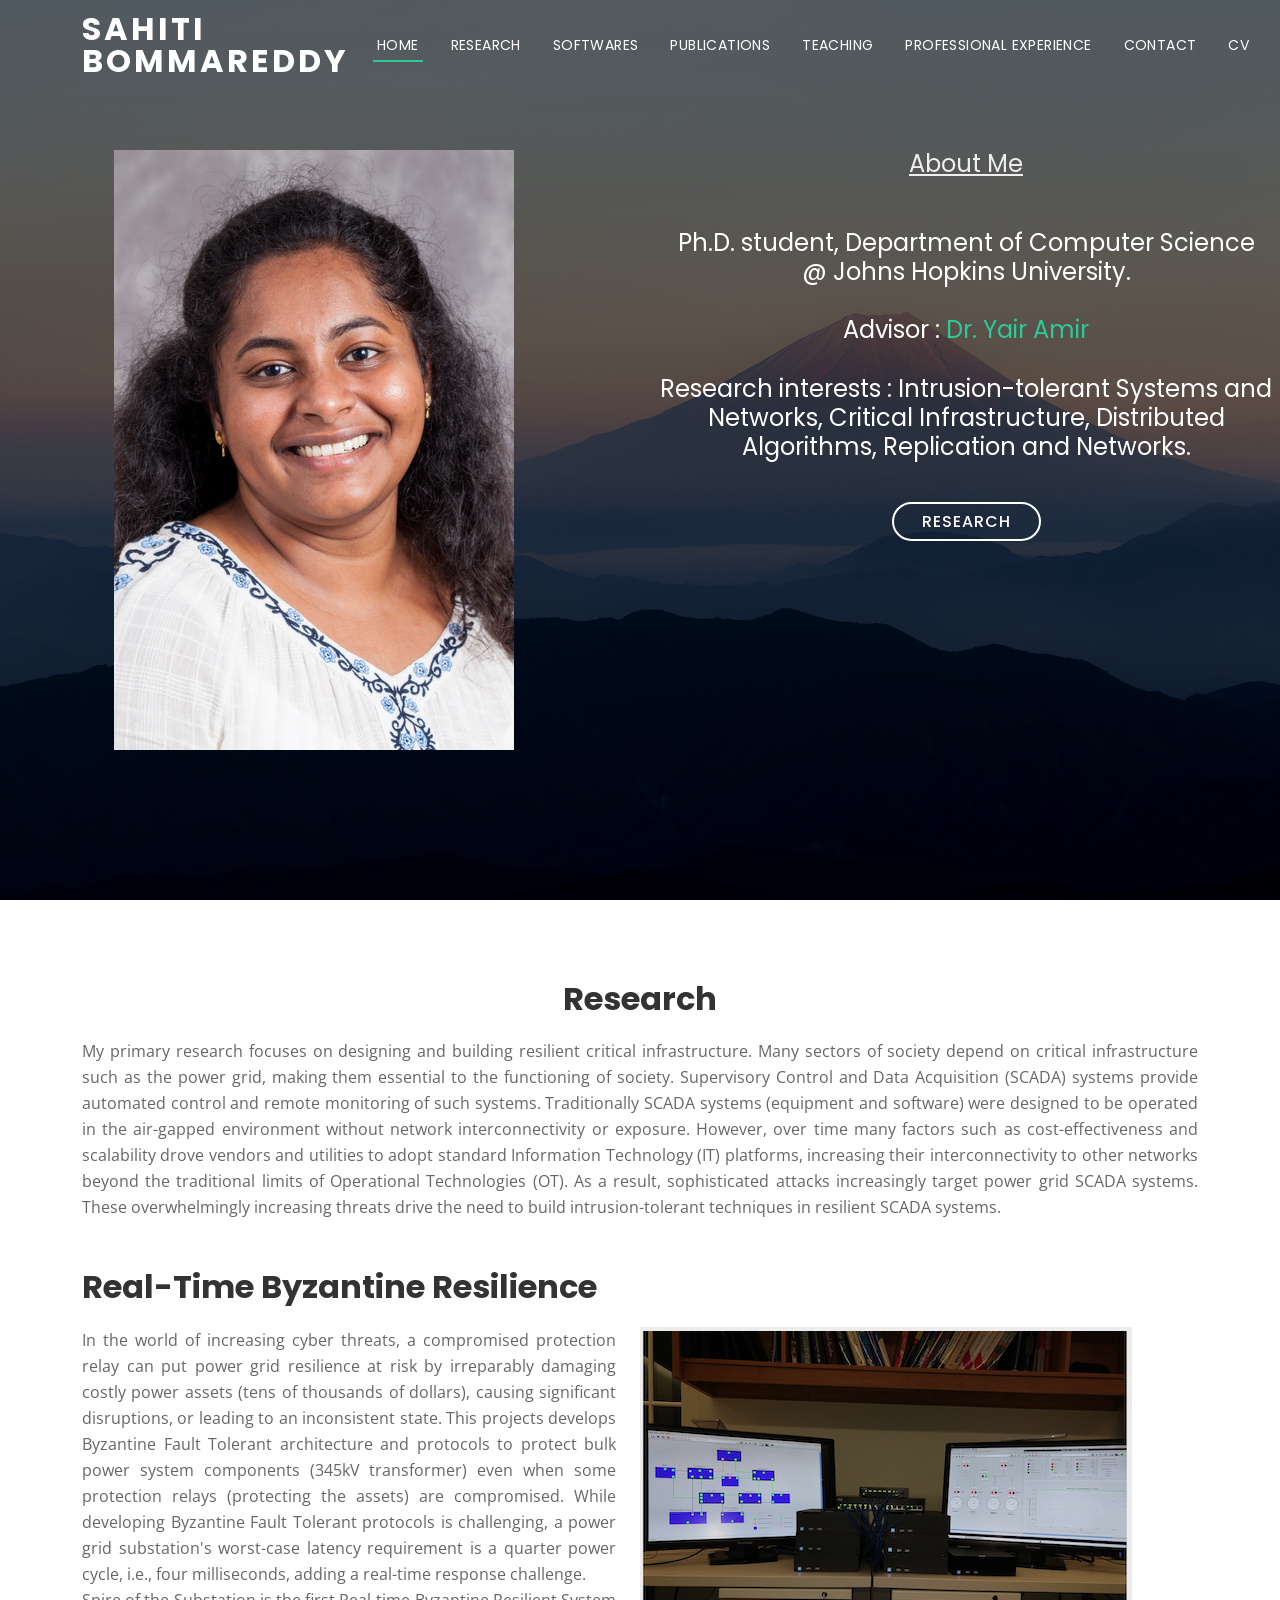
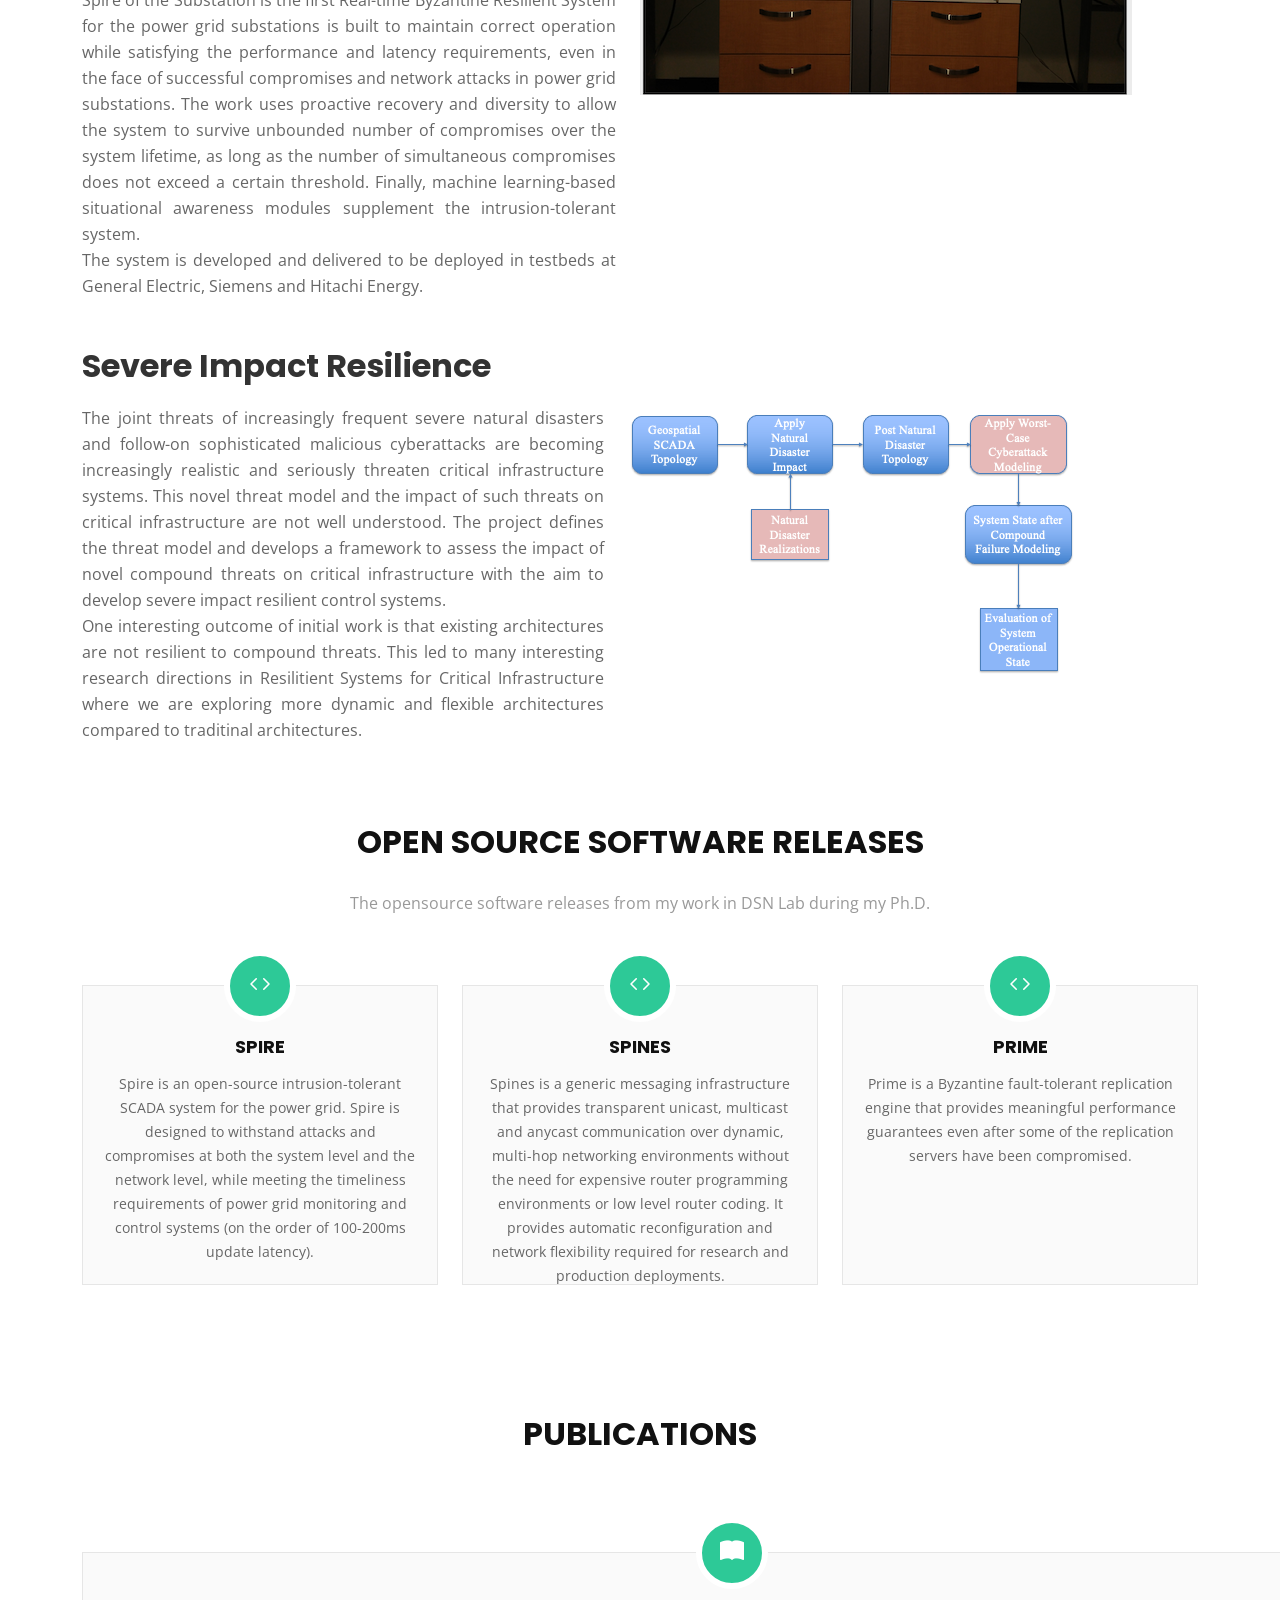
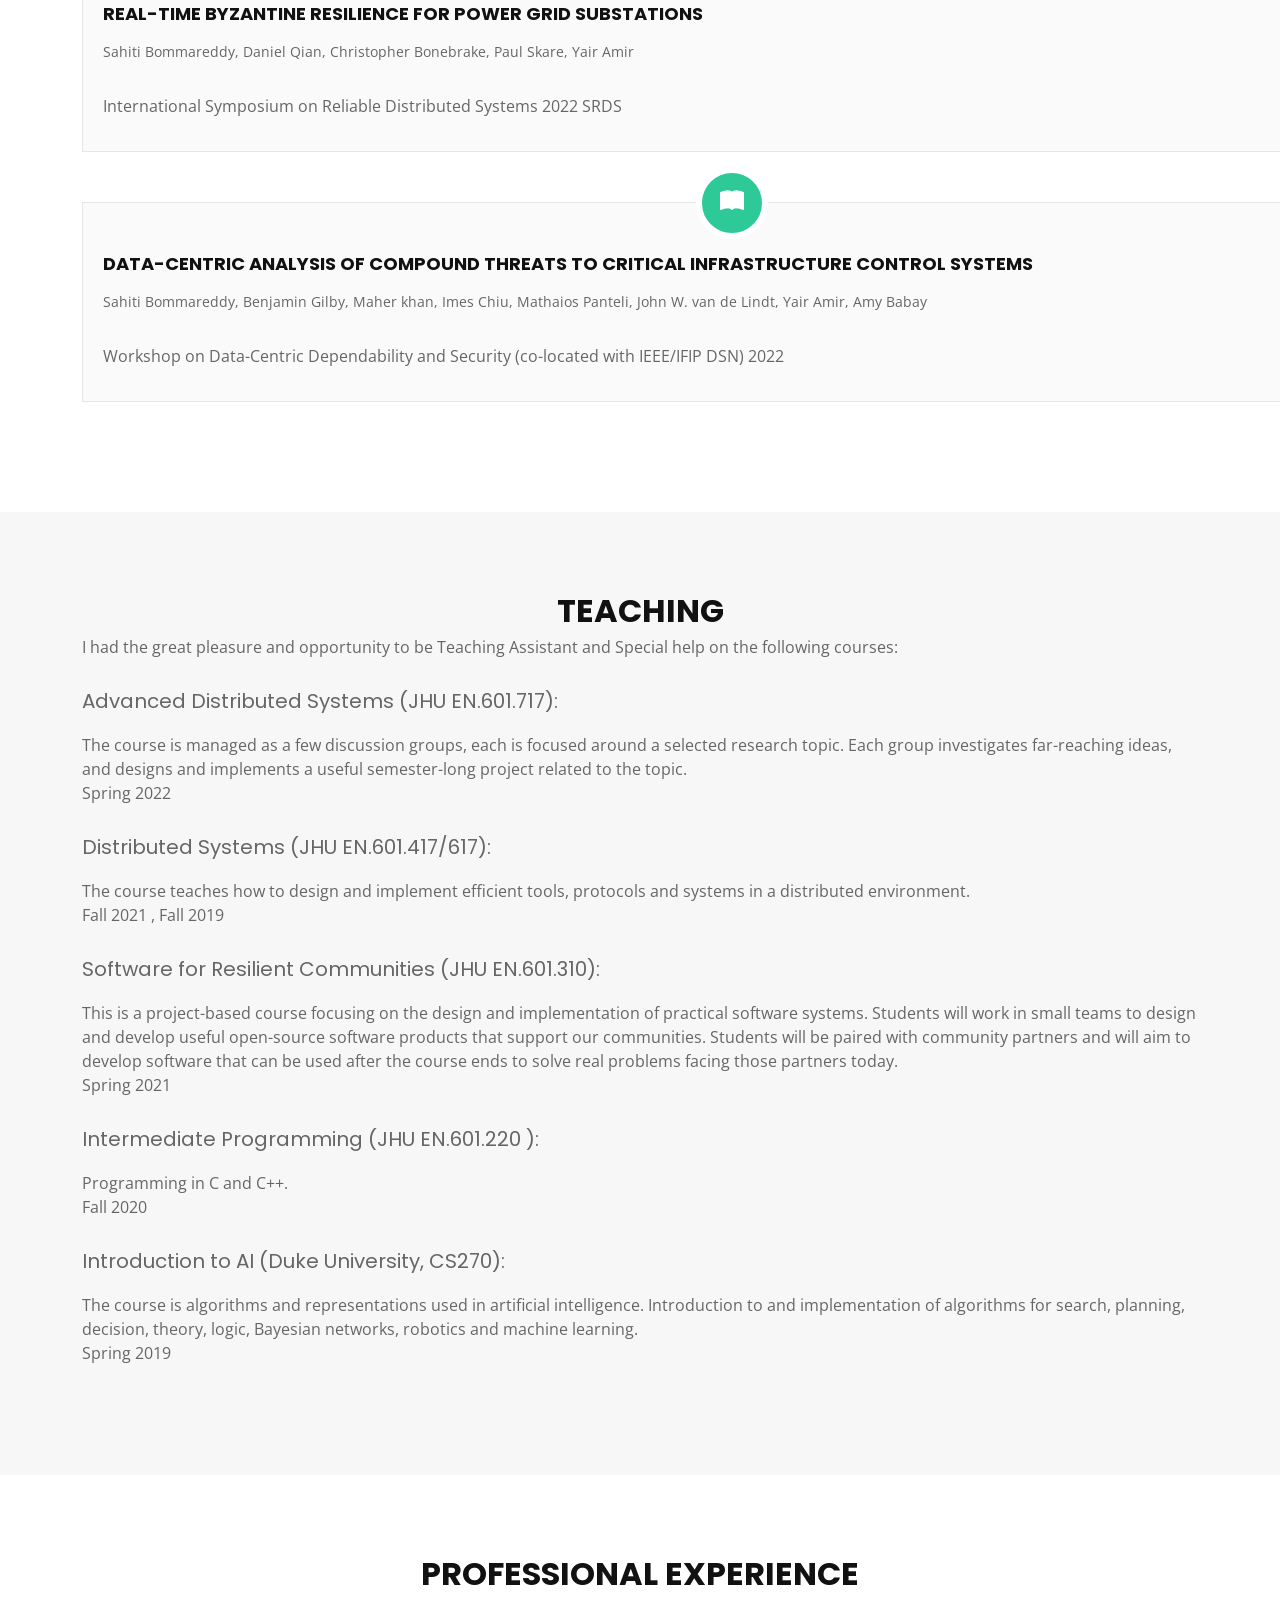
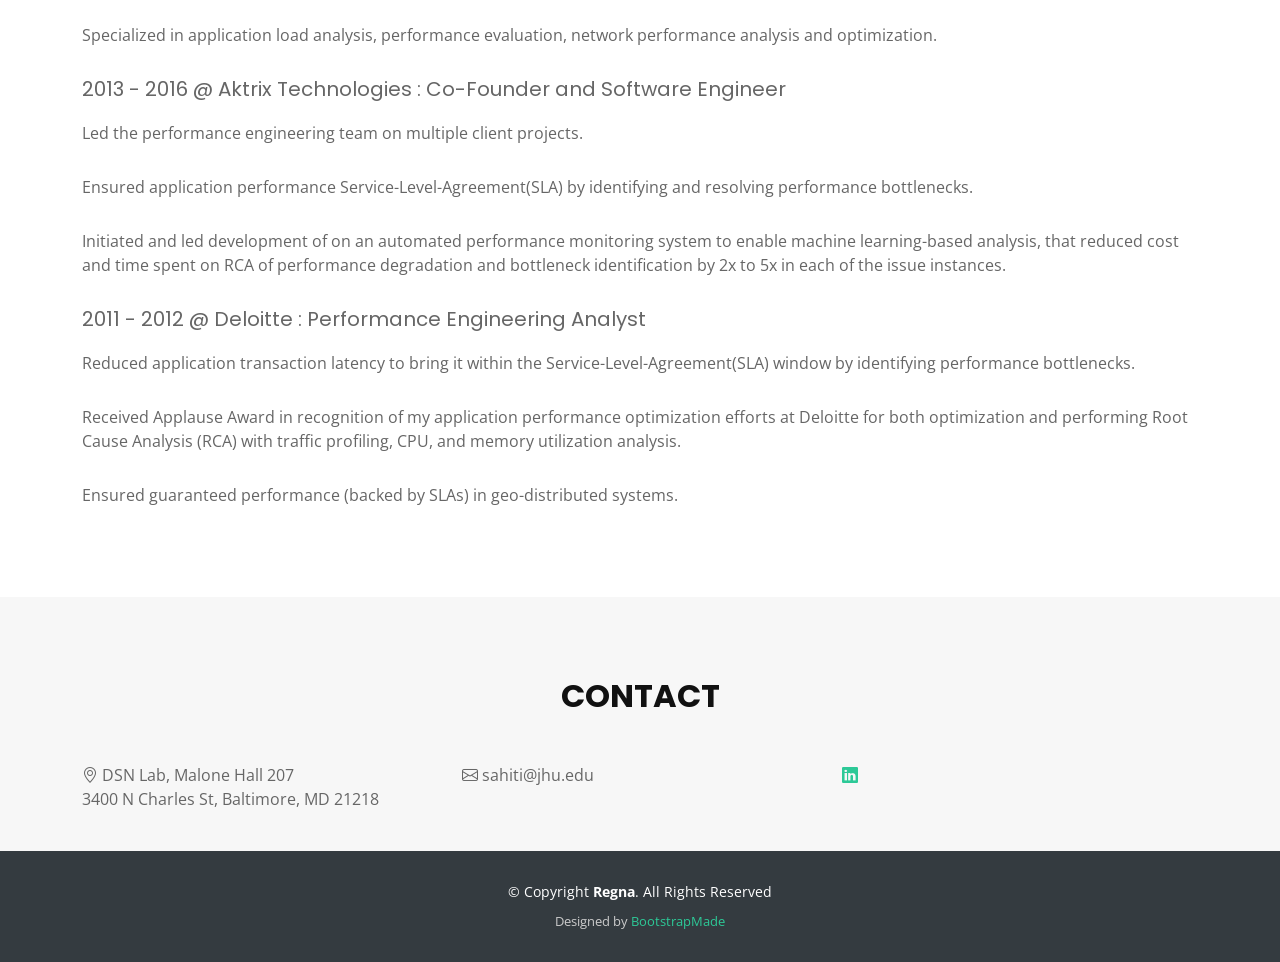
==== commit fe5c9b09: "typos fixed" ====
--- a/index.html
+++ b/index.html
@@ -138,7 +138,7 @@
                   
                   <!-- The machine learning modules are developed using domain-specific knowledge considering critical infrastructure security and privacy requirements. -->
                 <br>
-                The system is developed and delivered to be deployed at General Electric, Siemens and Hitachi Energy.  
+                The system is developed and delivered to be deployed in testbeds at General Electric, Siemens and Hitachi Energy.  
               </p>
             </div>
             <div class="col" data-aos="fade-up" data-aos-delay="100">
@@ -315,7 +315,7 @@
         </div>
         <br>
         <div>
-	  <p>My Specialized in application load analysis, performance evaluation, network performance analysis and optimization.</p>
+	  <p>Specialized in application load analysis, performance evaluation, network performance analysis and optimization.</p>
 
 
           <h5>2013 - 2016 	&#64; Aktrix Technologies : Co-Founder and Software Engineer </h5>
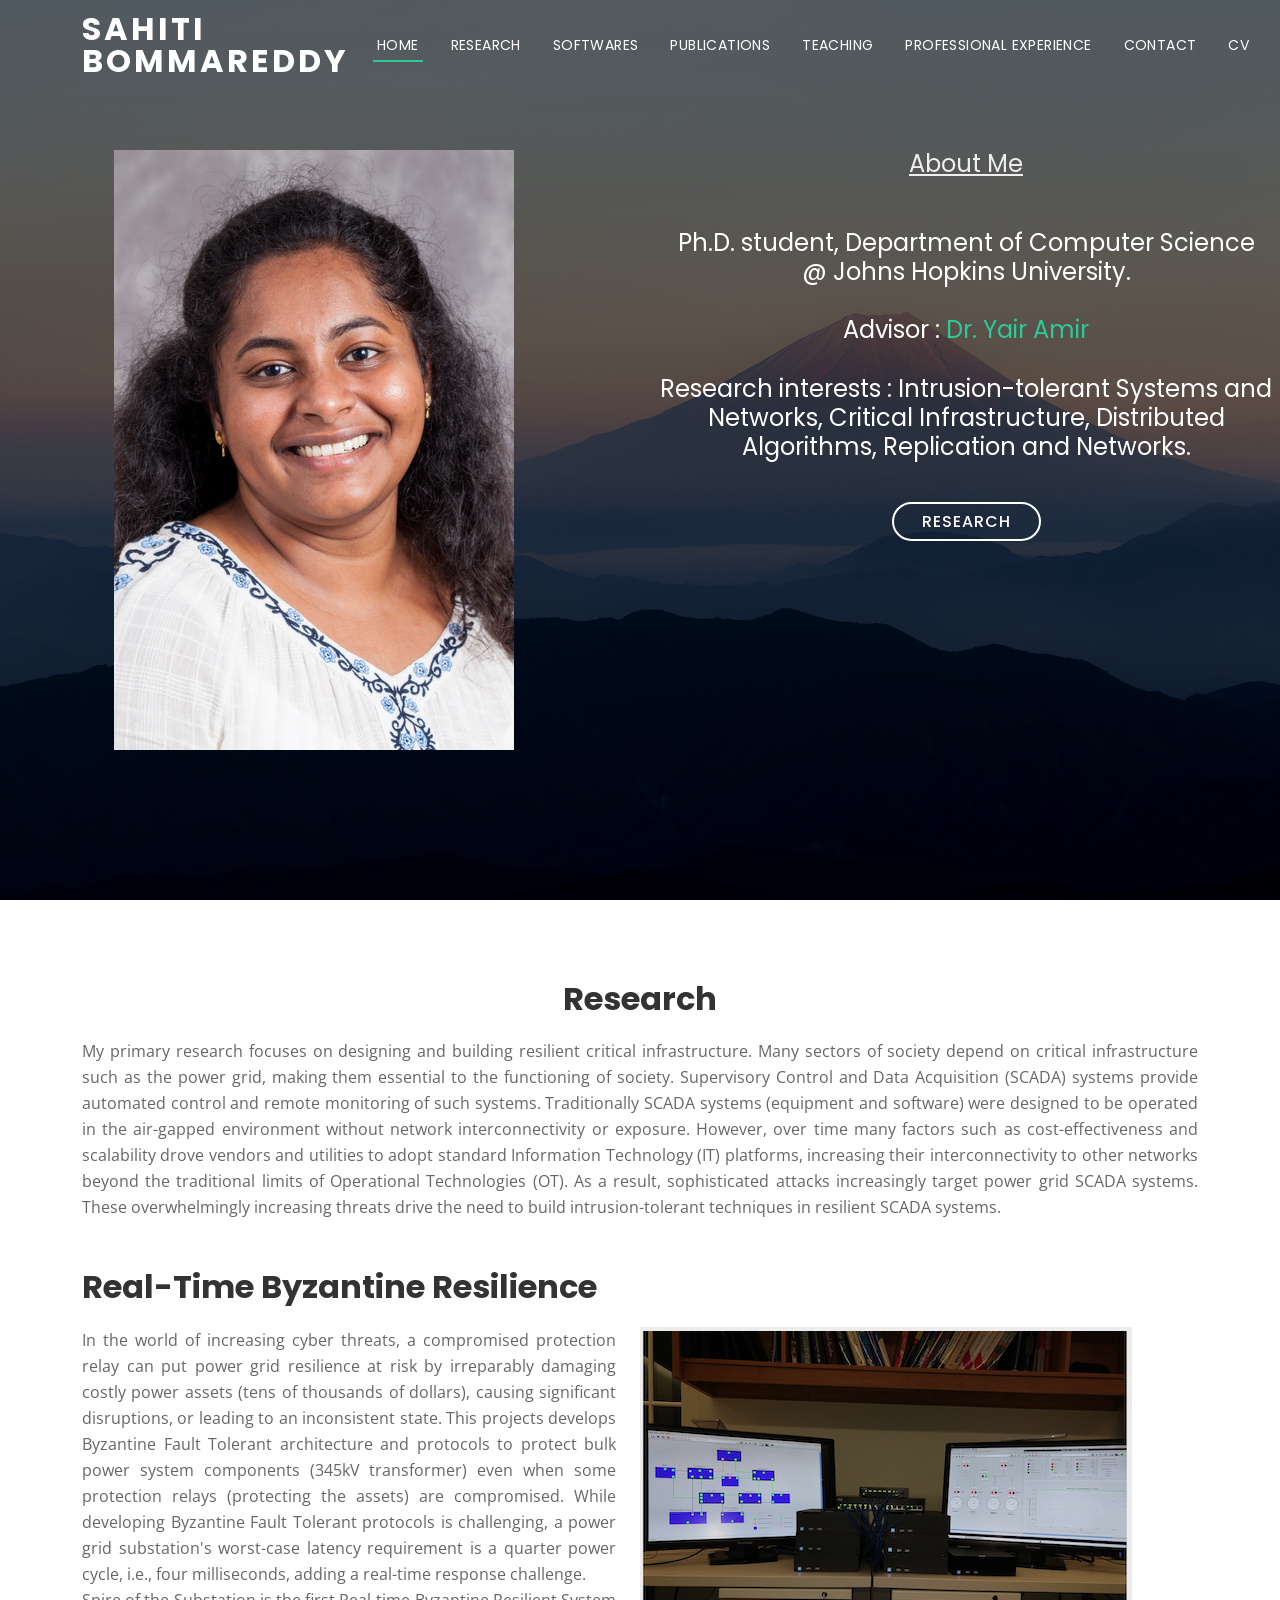
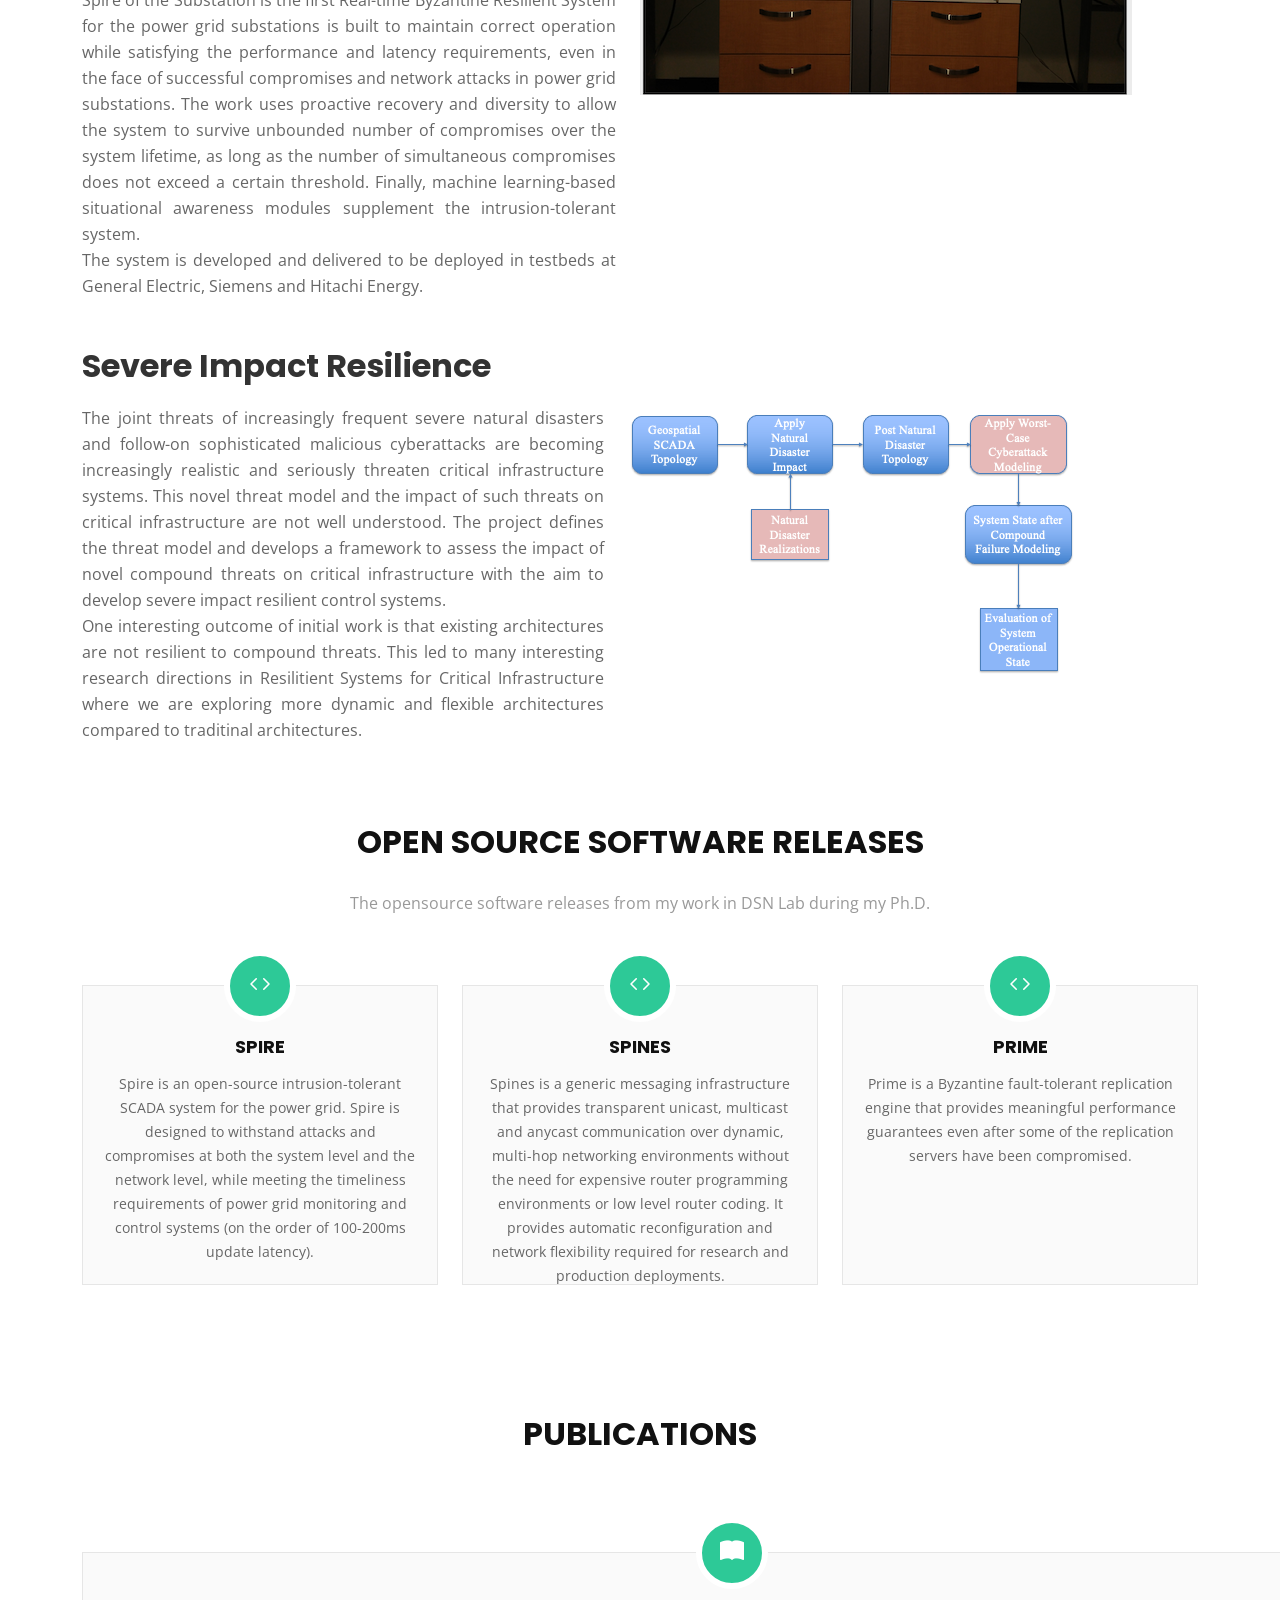
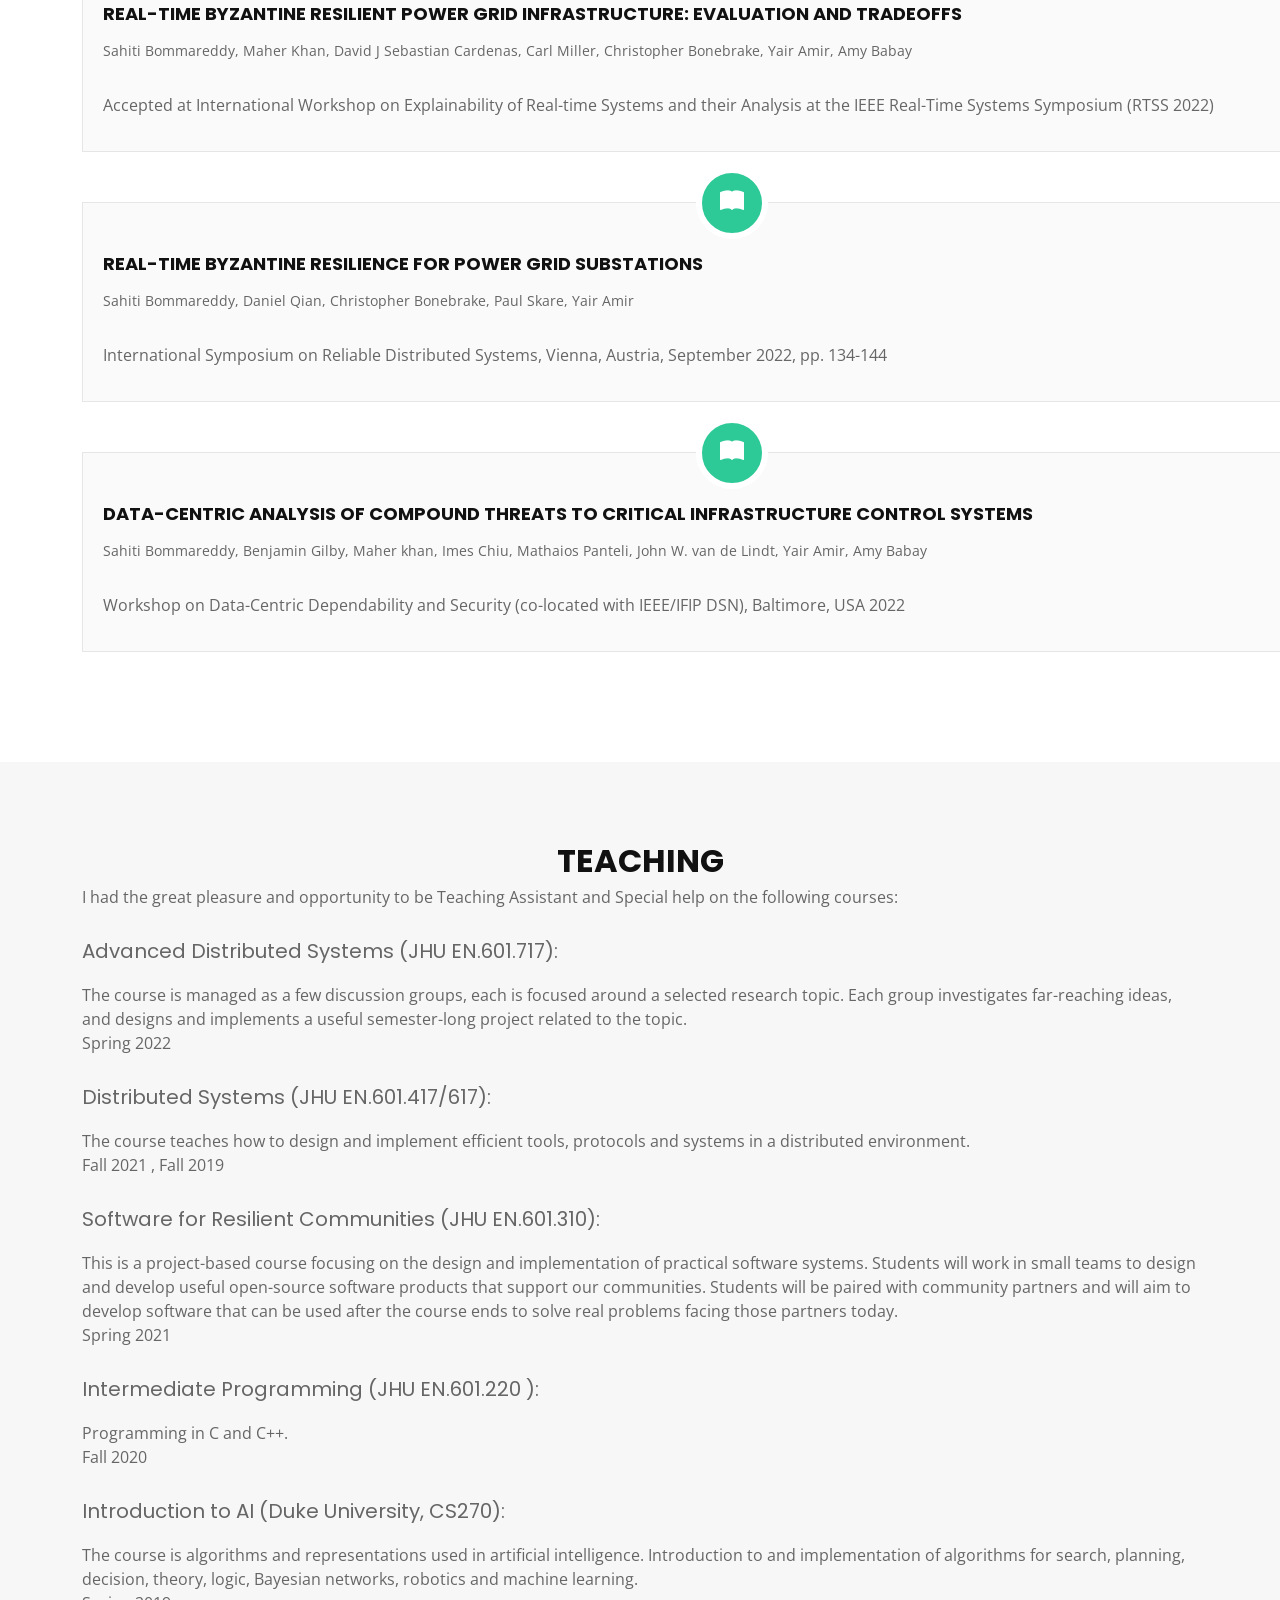
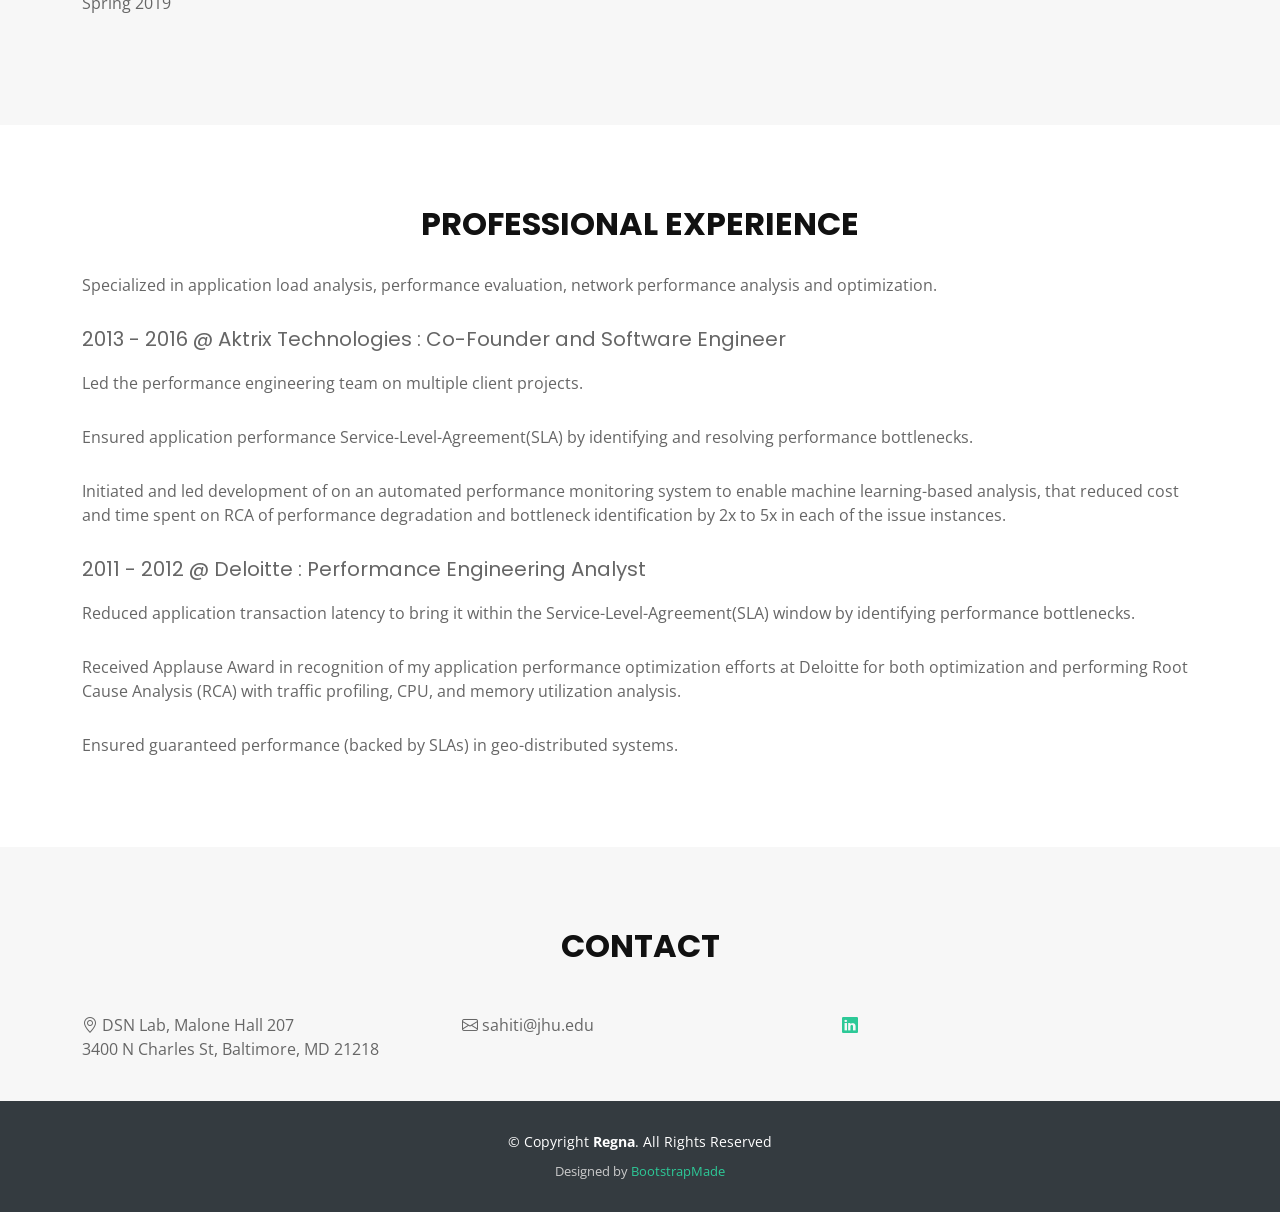
==== commit d7be63f0: "added ersa2022" ====
--- a/index.html
+++ b/index.html
@@ -250,6 +250,22 @@
             <br>
           </p>
         </div>
+<div class="row">
+          <div class="col-lg-4 col-md-6" data-aos="zoom-in">
+            <div class="box">
+              <div class="icon"><a href="https://www.dsn.jhu.edu/papers/RTbyz_ERSA2022.pdf"><i class="bi bi-book-fill"></i></a></div>
+              <h4 class="title"><a href="https://www.dsn.jhu.edu/papers/RealTime.pdf">Real-Time Byzantine Resilient Power Grid Infrastructure: Evaluation and Tradeoffs</a></h4>
+              <p class="description">
+                Sahiti Bommareddy, Maher Khan, David J Sebastian Cardenas, Carl Miller, Christopher Bonebrake, Yair Amir, Amy Babay
+              </p>
+              <p>
+                Accepted at International Workshop on Explainability of Real-time Systems and their Analysis at the IEEE Real-Time Systems Symposium (RTSS 2022)
+              </p>
+            </div>
+          </div>
+        </div>
+ 
+
         <div class="row">
           <div class="col-lg-4 col-md-6" data-aos="zoom-in">
             <div class="box">
@@ -259,7 +275,7 @@
                 Sahiti Bommareddy, Daniel Qian, Christopher Bonebrake, Paul Skare, Yair Amir
               </p>
               <p>
-                International Symposium on Reliable Distributed Systems 2022 SRDS
+                International Symposium on Reliable Distributed Systems, Vienna, Austria, September 2022, pp. 134-144
               </p>
             </div>
           </div>
@@ -273,7 +289,7 @@
                 Sahiti Bommareddy, Benjamin Gilby, Maher khan, Imes Chiu, Mathaios Panteli, John W. van de Lindt, Yair Amir, Amy Babay
               </p>
               <p>
-                Workshop on Data-Centric Dependability and Security (co-located with IEEE/IFIP DSN) 2022
+                Workshop on Data-Centric Dependability and Security (co-located with IEEE/IFIP DSN), Baltimore, USA 2022
               </p>
             </div>
           </div>
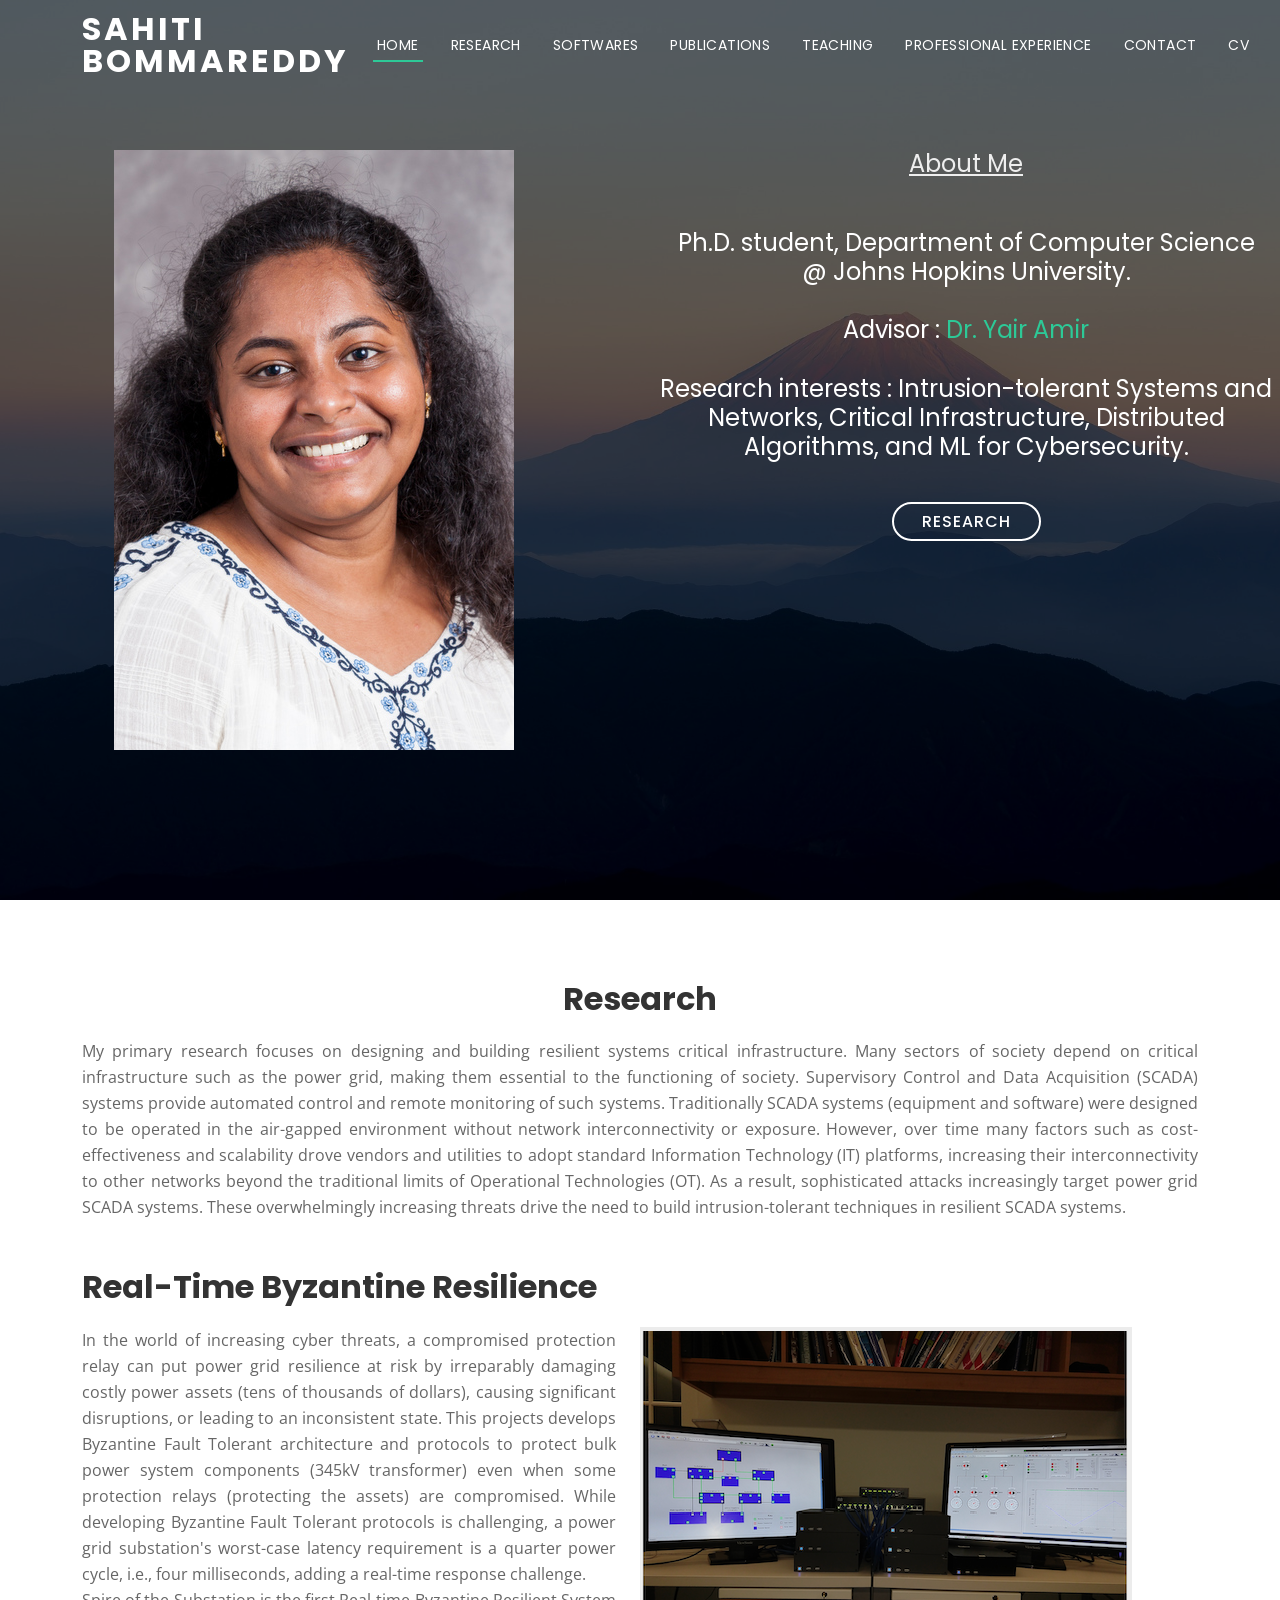
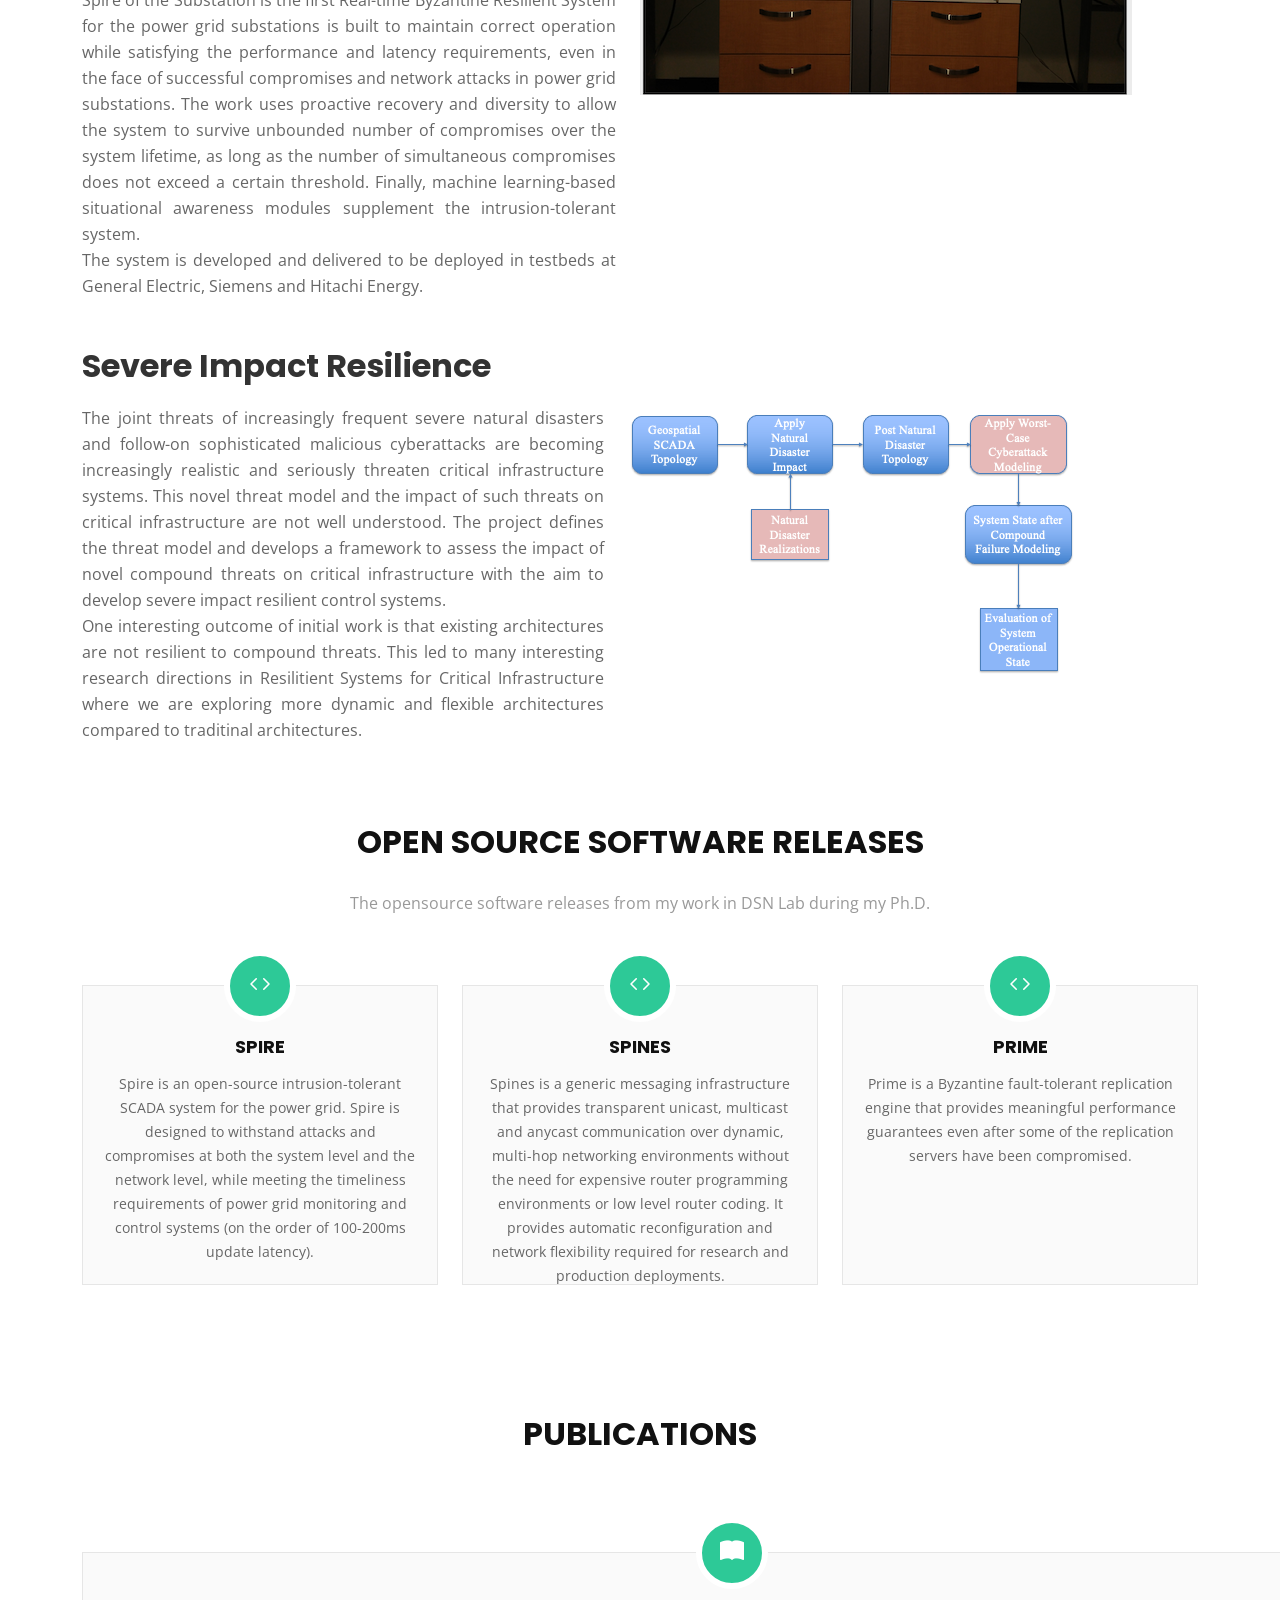
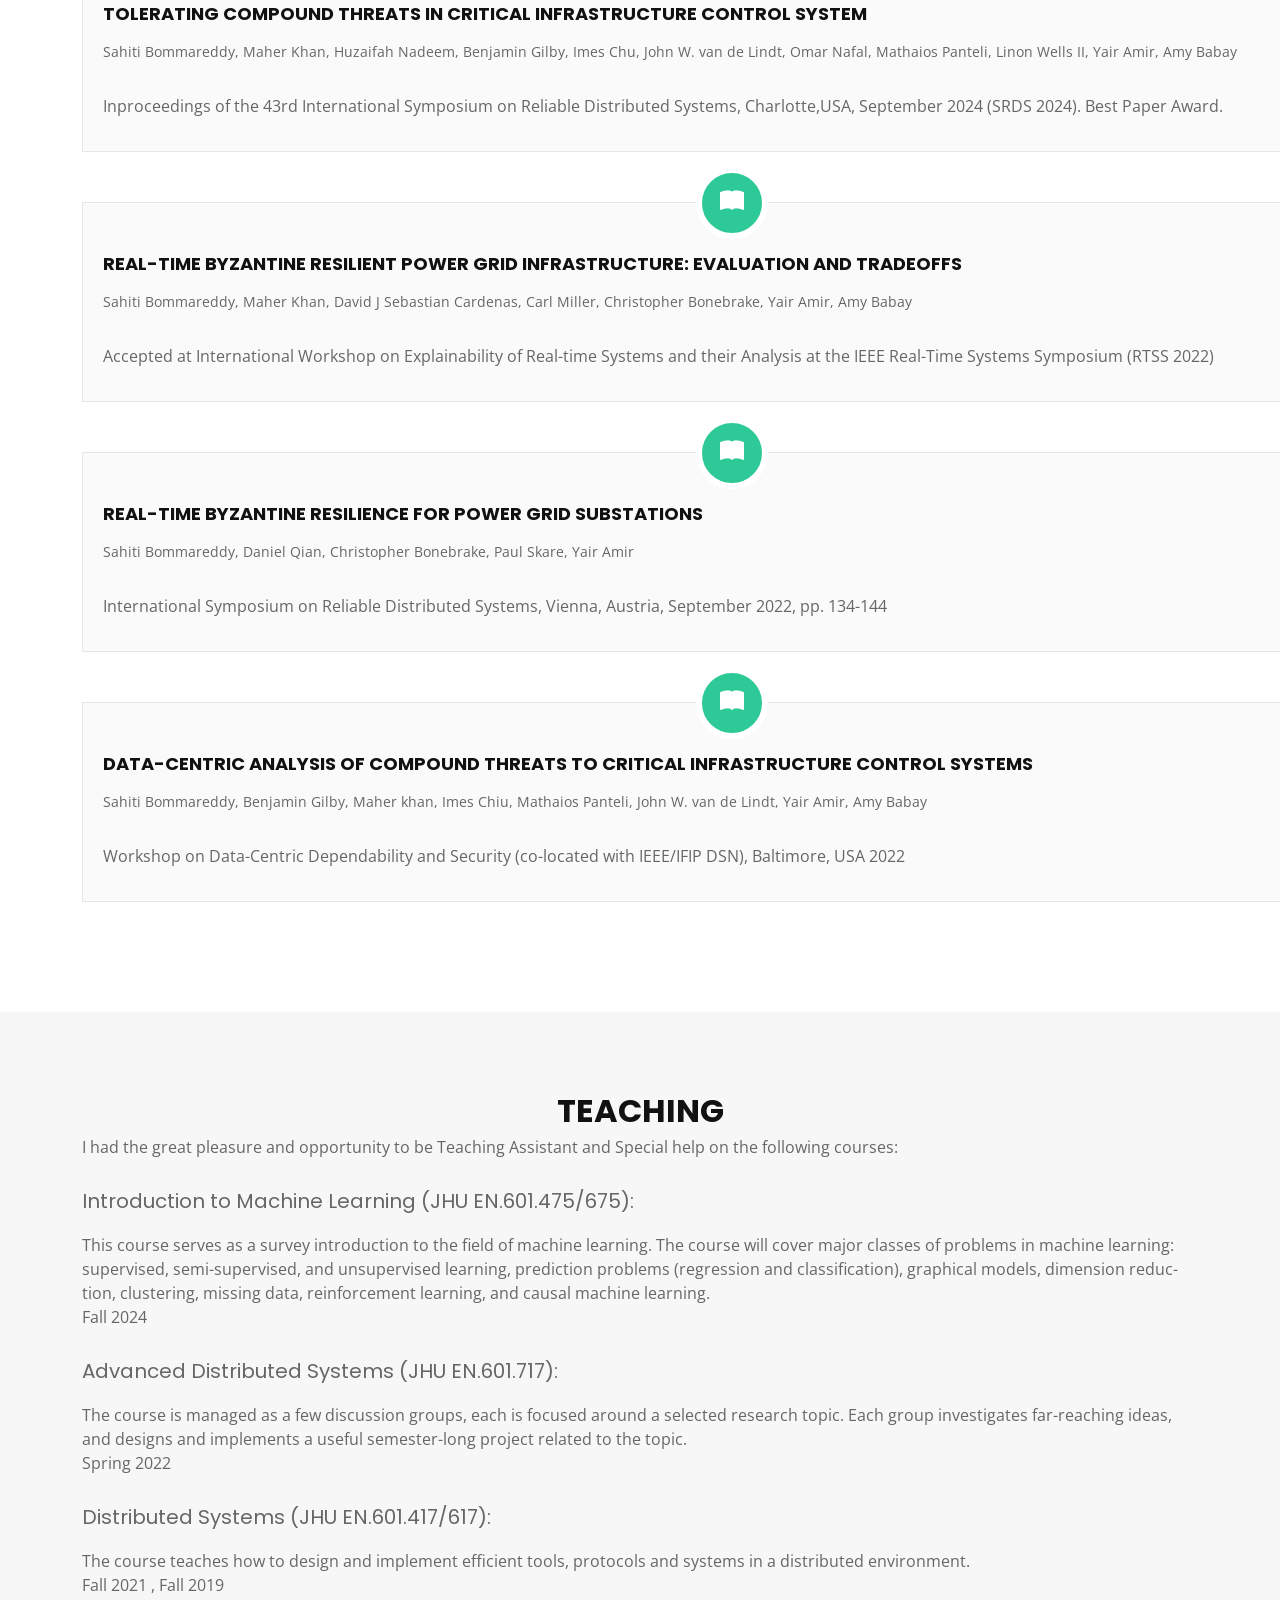
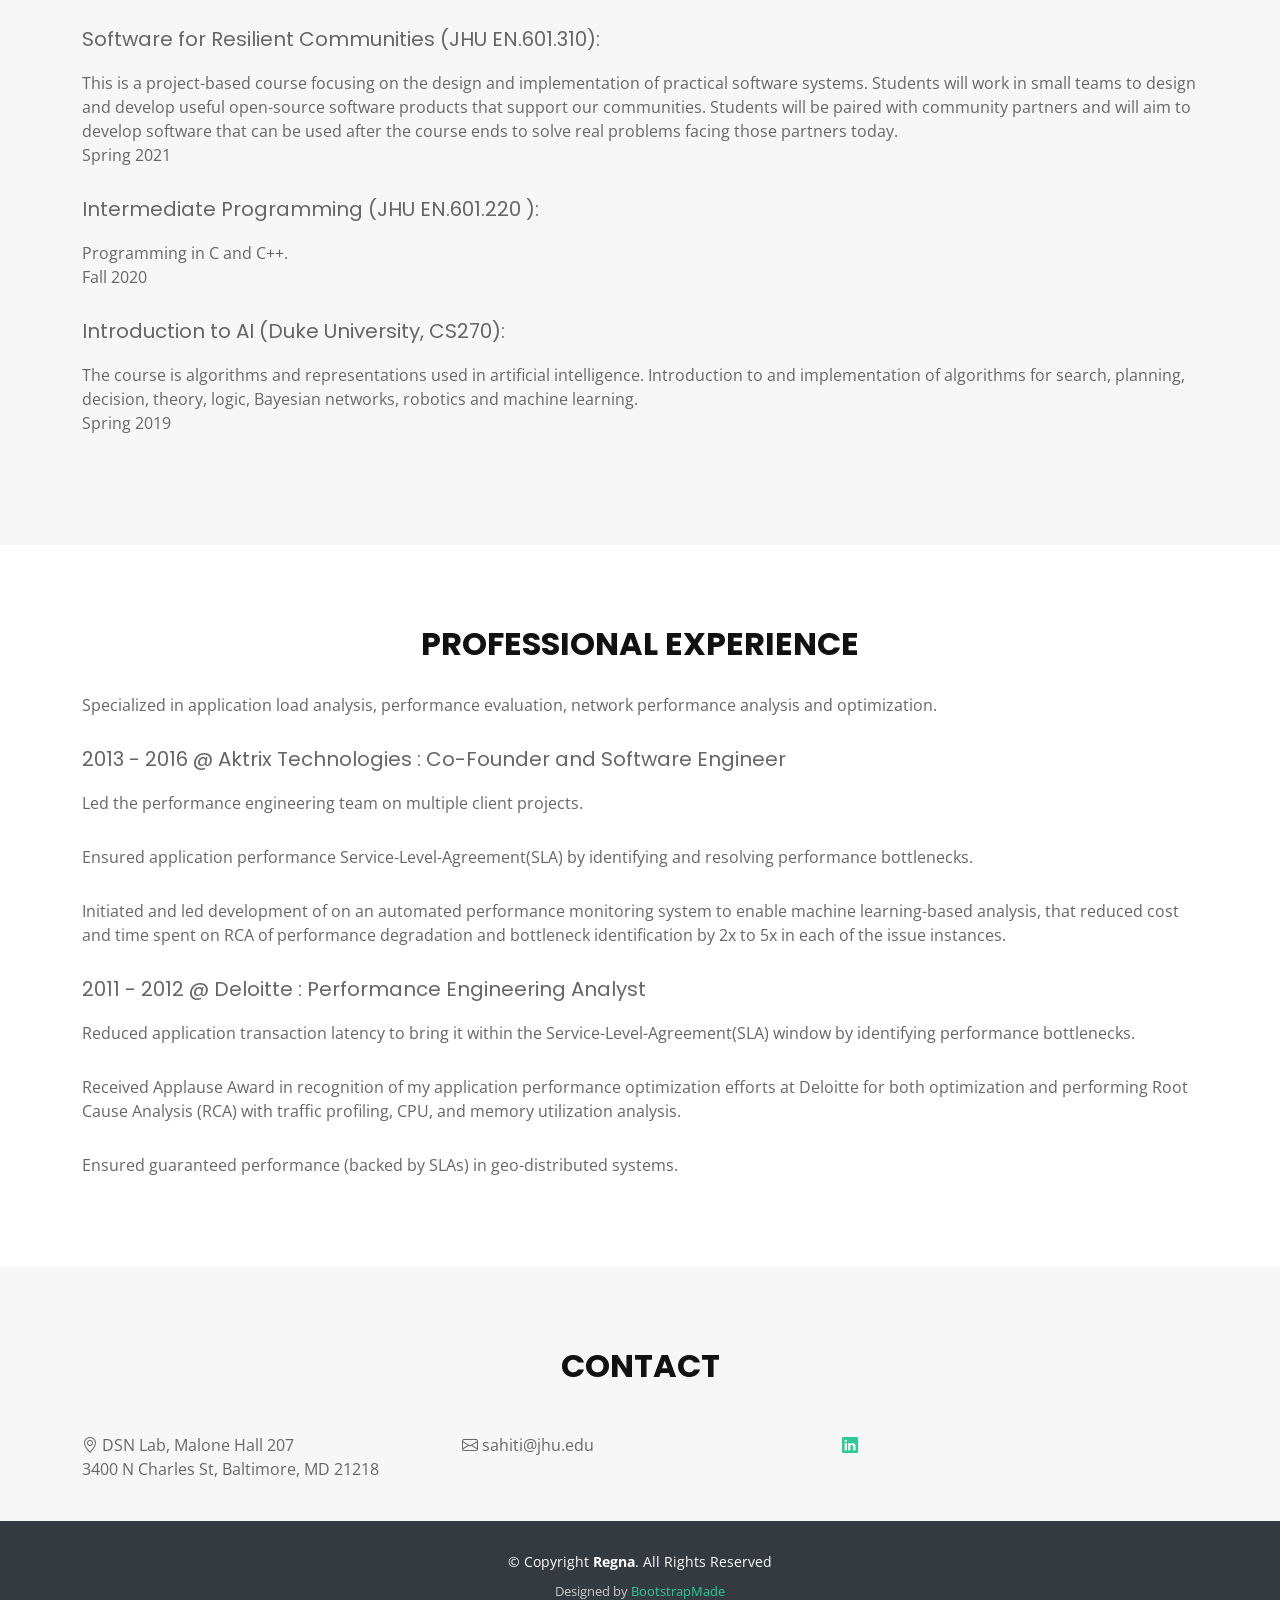
==== commit 467819d4: "new pubs and links fixed" ====
--- a/index.html
+++ b/index.html
@@ -80,7 +80,7 @@
           <h4 style="color: white;">
             <p>Ph.D. student, Department of Computer Science <br> &#64; Johns Hopkins University.</p>
             <p style="color: white;">Advisor : <a href="https://www.cs.jhu.edu/~yairamir/">Dr. Yair Amir</a></p>
-            <p>Research interests : Intrusion-tolerant Systems and Networks, Critical Infrastructure, Distributed Algorithms, Replication and Networks.</p>
+            <p>Research interests : Intrusion-tolerant Systems and Networks, Critical Infrastructure, Distributed Algorithms, and ML for Cybersecurity.</p>
             <a href="#about" class="btn-get-started">Research</a>
             <br>
           </h4>
@@ -103,7 +103,7 @@
           <div class="col ">
             <h2 class="title text-center">Research</h2>
             <p class="description" style="text-align: justify;">
-              My primary research focuses on designing and building resilient critical infrastructure.
+              My primary research focuses on designing and building resilient systems critical infrastructure.
               Many sectors of society depend on critical infrastructure such as the power grid, making them essential to the functioning of society.
               Supervisory Control and Data Acquisition (SCADA) systems provide automated control and remote monitoring of such systems.
               Traditionally SCADA systems (equipment and software) were designed to be operated in the air-gapped environment without network interconnectivity or exposure.
@@ -204,8 +204,8 @@
 
           <div class="col-lg-4 col-md-6" data-aos="zoom-in">
             <div class="box">
-              <div class="icon"><a href="https://www.dsn.jhu.edu/spire/"><i class="bi bi-code"></i></a></div>
-              <h4 class="title"><a href="https://www.dsn.jhu.edu/spire/">Spire</a></h4>
+              <div class="icon"><a href="https://jhu-dsn.github.io/spire"><i class="bi bi-code"></i></a></div>
+              <h4 class="title"><a href="https://jhu-dsn.github.io/spire/">Spire</a></h4>
               <p class="description">Spire is an open-source intrusion-tolerant SCADA system for the power grid. 
                 Spire is designed to withstand attacks and compromises at both the system level and the network level,
                 while meeting the timeliness requirements of power grid monitoring and control systems (on the order of 100-200ms update latency).</p>
@@ -214,8 +214,8 @@
 
           <div class="col-lg-4 col-md-6" data-aos="zoom-in">
             <div class="box">
-              <div class="icon"><a href="http://www.spines.org/"><i class="bi bi-code"></i></a></div>
-              <h4 class="title"><a href="http://www.spines.org/">Spines</a></h4>
+              <div class="icon"><a href="https://spines-org.github.io"><i class="bi bi-code"></i></a></div>
+              <h4 class="title"><a href="https://spines-org.github.io">Spines</a></h4>
               <p class="description">Spines is a generic messaging infrastructure that provides transparent unicast, multicast and anycast communication over dynamic, multi-hop networking environments without the need for expensive router programming environments or low level router coding. 
                 It provides automatic reconfiguration and network flexibility required for research and production deployments.
               </p>
@@ -224,8 +224,8 @@
 
           <div class="col-lg-4 col-md-6" data-aos="zoom-in">
             <div class="box">
-              <div class="icon"><a href="https://www.cnds.jhu.edu/prime/"><i class="bi bi-code"></i></a></div>
-              <h4 class="title"><a href="https://www.cnds.jhu.edu/prime/">Prime</a></h4>
+              <div class="icon"><a href="https://jhu-dsn.github.io/prime/"><i class="bi bi-code"></i></a></div>
+              <h4 class="title"><a href="https://jhu-dsn.github.io/prime/">Prime</a></h4>
               <p class="description">
                 Prime is a Byzantine fault-tolerant replication engine that provides meaningful performance guarantees even after some 
                 of the replication servers have been compromised. 
@@ -250,11 +250,30 @@
             <br>
           </p>
         </div>
-<div class="row">
-          <div class="col-lg-4 col-md-6" data-aos="zoom-in">
-            <div class="box">
-              <div class="icon"><a href="https://www.dsn.jhu.edu/papers/RTbyz_ERSA2022.pdf"><i class="bi bi-book-fill"></i></a></div>
-              <h4 class="title"><a href="https://www.dsn.jhu.edu/papers/RealTime.pdf">Real-Time Byzantine Resilient Power Grid Infrastructure: Evaluation and Tradeoffs</a></h4>
+
+	<div class="row">
+          <div class="col-lg-4 col-md-6" data-aos="zoom-in">
+            <div class="box">
+              <div class="icon"><a href="https://jhu-dsn.github.io/papers/srds24_compoundThreats.pdf"><i class="bi bi-book-fill"></i></a></div>
+              <h4 class="title"><a href="https://jhu-dsn.github.io/papers/srds24_compoundThreats.pdf">Tolerating Compound Threats in Critical Infrastructure Control System</a></h4>
+              <p class="description">
+
+	      Sahiti Bommareddy, Maher Khan, Huzaifah Nadeem, Benjamin Gilby, Imes Chu, John W. van de Lindt, Omar Nafal, Mathaios Panteli, Linon Wells II, Yair Amir, Amy Babay
+              </p>
+              <p>
+               Inproceedings of the 43rd International Symposium on Reliable Distributed Systems, Charlotte,USA, September 2024 (SRDS 2024). Best Paper Award.              
+	      </p>
+            </div>
+          </div>
+        </div>
+ 
+
+
+	<div class="row">
+          <div class="col-lg-4 col-md-6" data-aos="zoom-in">
+            <div class="box">
+              <div class="icon"><a href="https://lab-dsn.github.io/papers/RTbyz_ERSA2022.pdf"><i class="bi bi-book-fill"></i></a></div>
+              <h4 class="title"><a href="https://lab-dsn.github.io/papers/RTbyz_ERSA2022.pdf">Real-Time Byzantine Resilient Power Grid Infrastructure: Evaluation and Tradeoffs</a></h4>
               <p class="description">
                 Sahiti Bommareddy, Maher Khan, David J Sebastian Cardenas, Carl Miller, Christopher Bonebrake, Yair Amir, Amy Babay
               </p>
@@ -269,8 +288,8 @@
         <div class="row">
           <div class="col-lg-4 col-md-6" data-aos="zoom-in">
             <div class="box">
-              <div class="icon"><a href="https://www.dsn.jhu.edu/papers/RealTime.pdf"><i class="bi bi-book-fill"></i></a></div>
-              <h4 class="title"><a href="https://www.dsn.jhu.edu/papers/RealTime.pdf">Real-Time Byzantine Resilience for Power Grid Substations</a></h4>
+              <div class="icon"><a href="https://lab-dsn.github.io/papers/RealTime.pdf"><i class="bi bi-book-fill"></i></a></div>
+              <h4 class="title"><a href="https://lab-dsn.github.io/papers/RealTime.pdf">Real-Time Byzantine Resilience for Power Grid Substations</a></h4>
               <p class="description">
                 Sahiti Bommareddy, Daniel Qian, Christopher Bonebrake, Paul Skare, Yair Amir
               </p>
@@ -283,8 +302,8 @@
         <div class="row">
           <div class="col-lg-4 col-md-6" data-aos="zoom-in">
             <div class="box">
-              <div class="icon"><a href="https://www.dsn.jhu.edu/papers/dcds2022.pdf"><i class="bi bi-book-fill"></i></a></div>
-              <h4 class="title"><a href="https://www.dsn.jhu.edu/papers/dcds2022.pdf">Data-Centric Analysis of Compound Threats to Critical Infrastructure Control Systems</a></h4>
+              <div class="icon"><a href="https://lab-dsn.github.io/papers/dcds2022.pdf"><i class="bi bi-book-fill"></i></a></div>
+              <h4 class="title"><a href="https://lab-dsn.github.io/papers/dcds2022.pdf">Data-Centric Analysis of Compound Threats to Critical Infrastructure Control Systems</a></h4>
               <p class="description">
                 Sahiti Bommareddy, Benjamin Gilby, Maher khan, Imes Chiu, Mathaios Panteli, John W. van de Lindt, Yair Amir, Amy Babay
               </p>
@@ -305,6 +324,7 @@
           <h3 class="section-title">Teaching</h3>
           <p class="description"> I had the great pleasure and opportunity to be Teaching Assistant and Special help on the following courses:</p>
         </div>
+	<h5>Introduction to Machine Learning (JHU EN.601.475/675):</h5>This course serves as a survey introduction to the field of machine learning. The course will cover major classes of problems in machine learning: supervised, semi-supervised, and unsupervised learning, prediction problems (regression and classification), graphical models, dimension reduc- tion, clustering, missing data, reinforcement learning, and causal machine learning.  <p>Fall 2024</p>
 
         <h5>Advanced Distributed Systems (JHU EN.601.717):</h5> The course is managed as a few discussion groups, each is focused around a selected research topic. 
         Each group investigates far-reaching ideas, and designs and implements a useful semester-long project related to the topic.<p> Spring 2022</p>
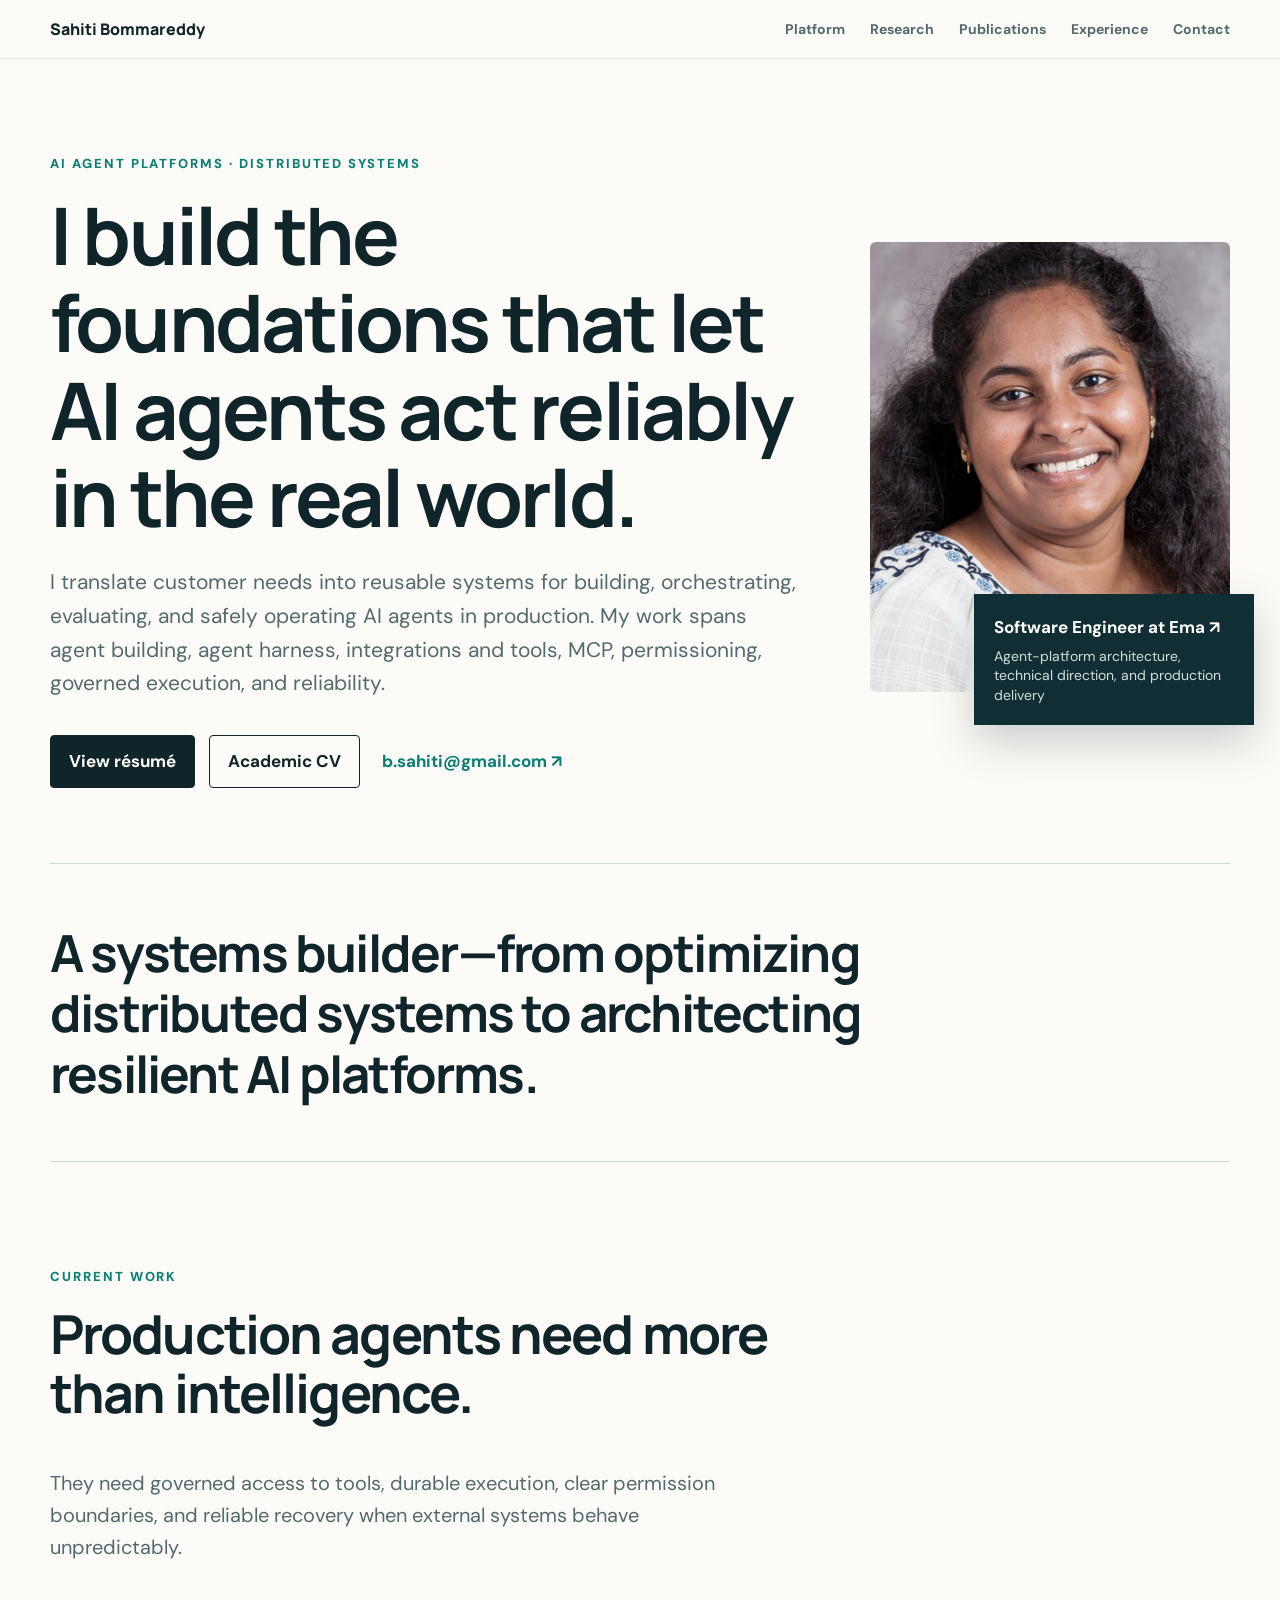
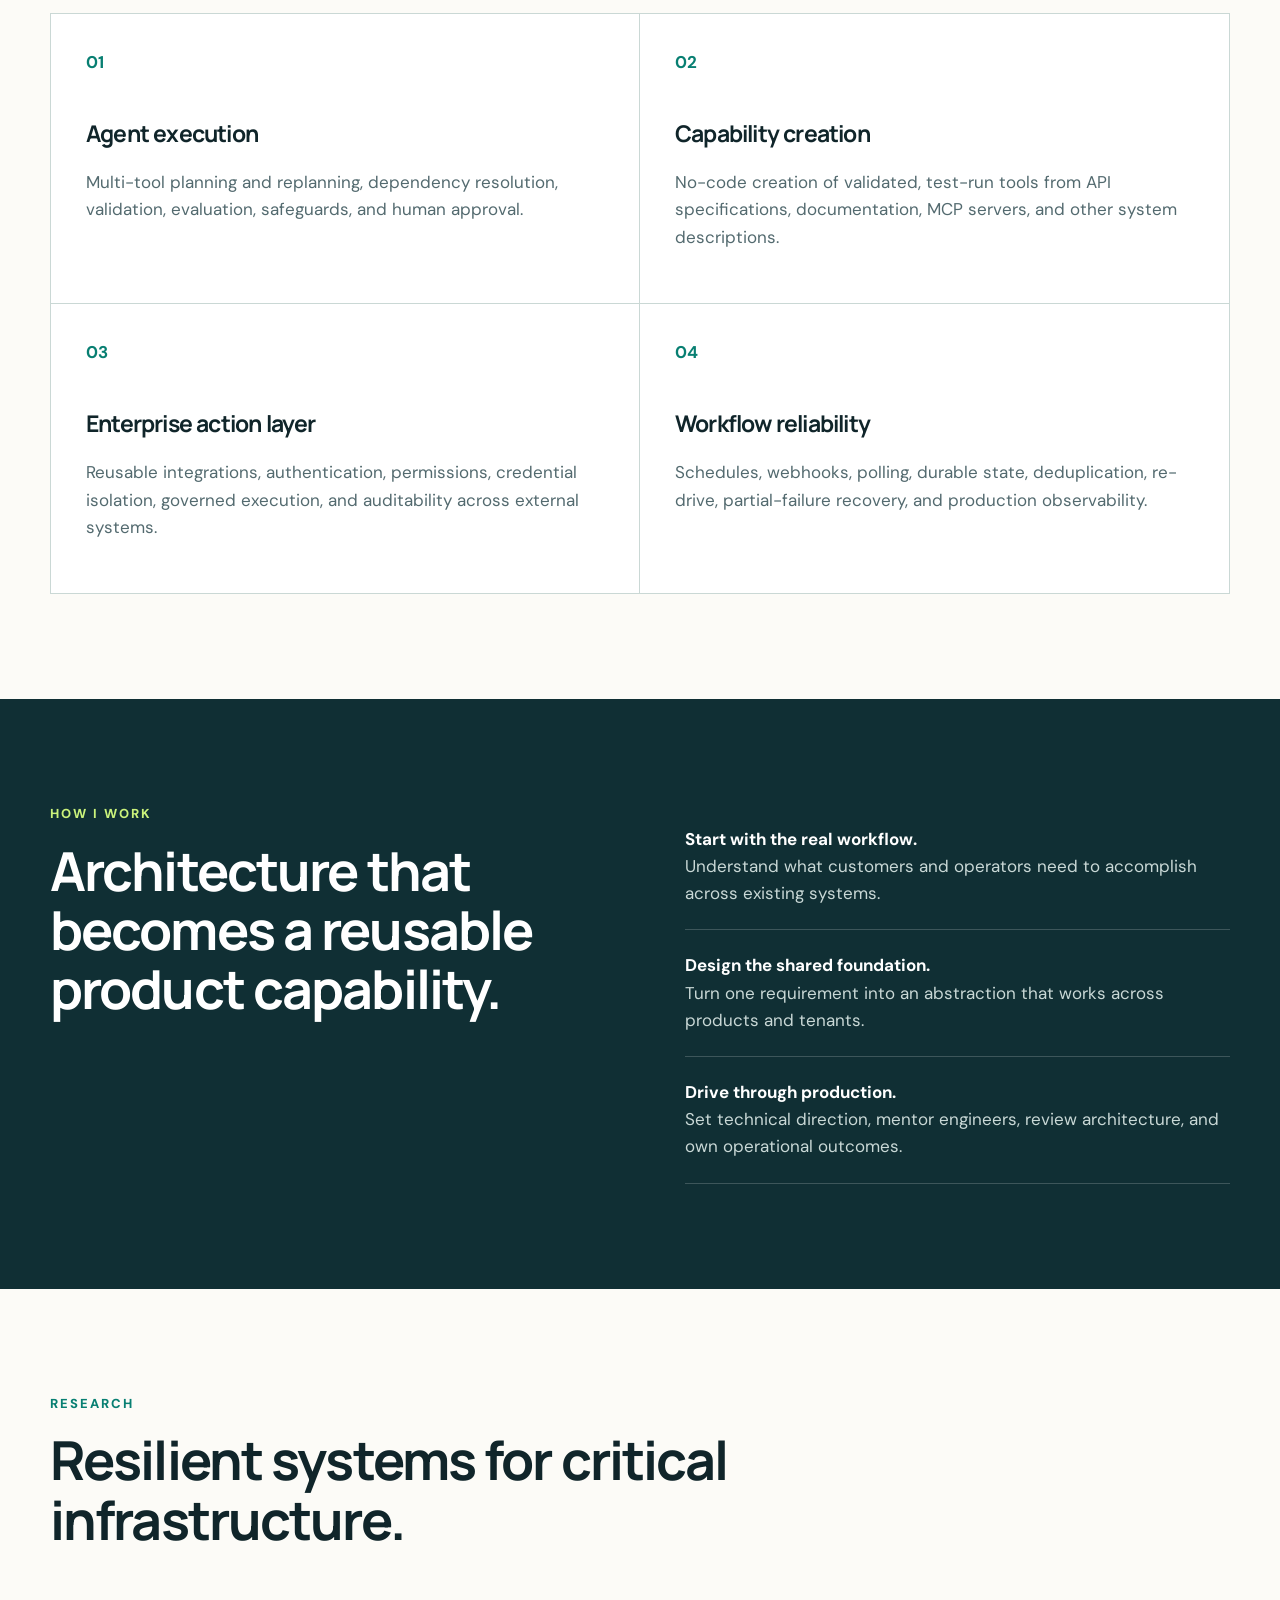
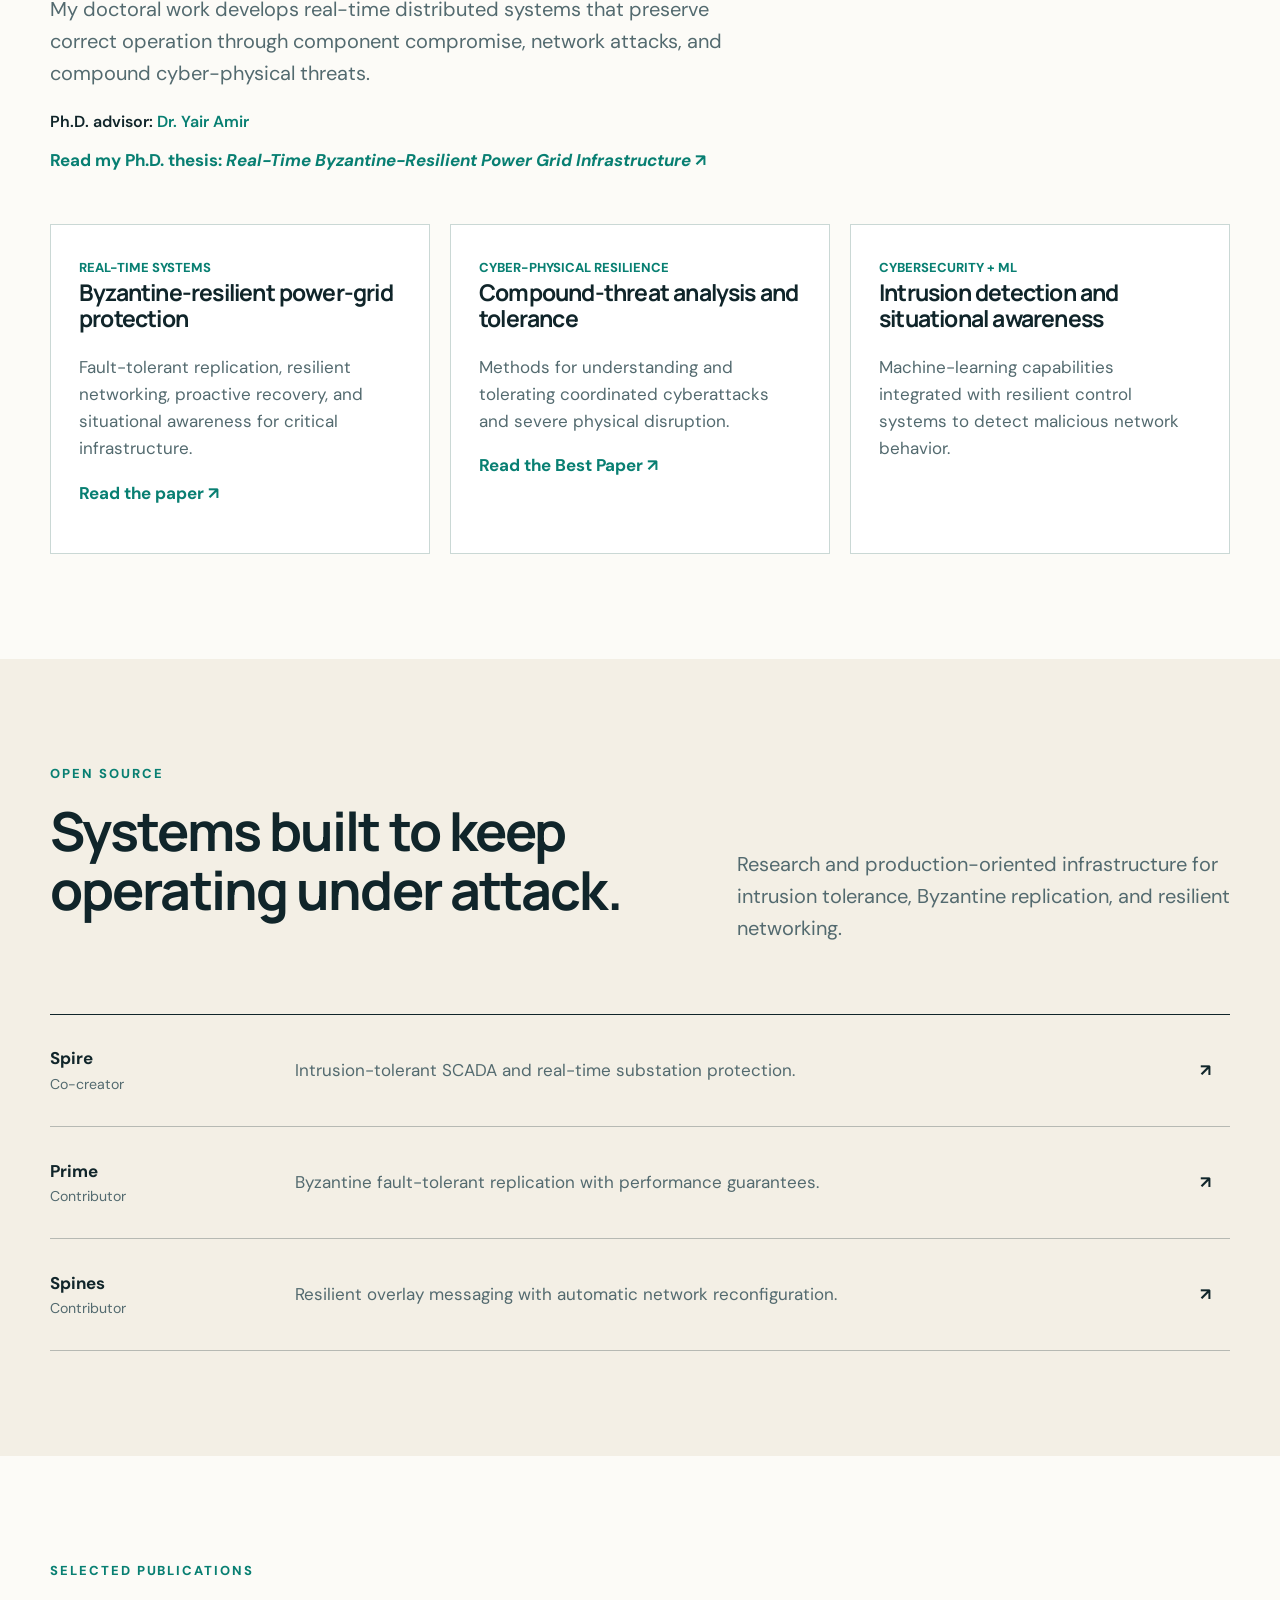
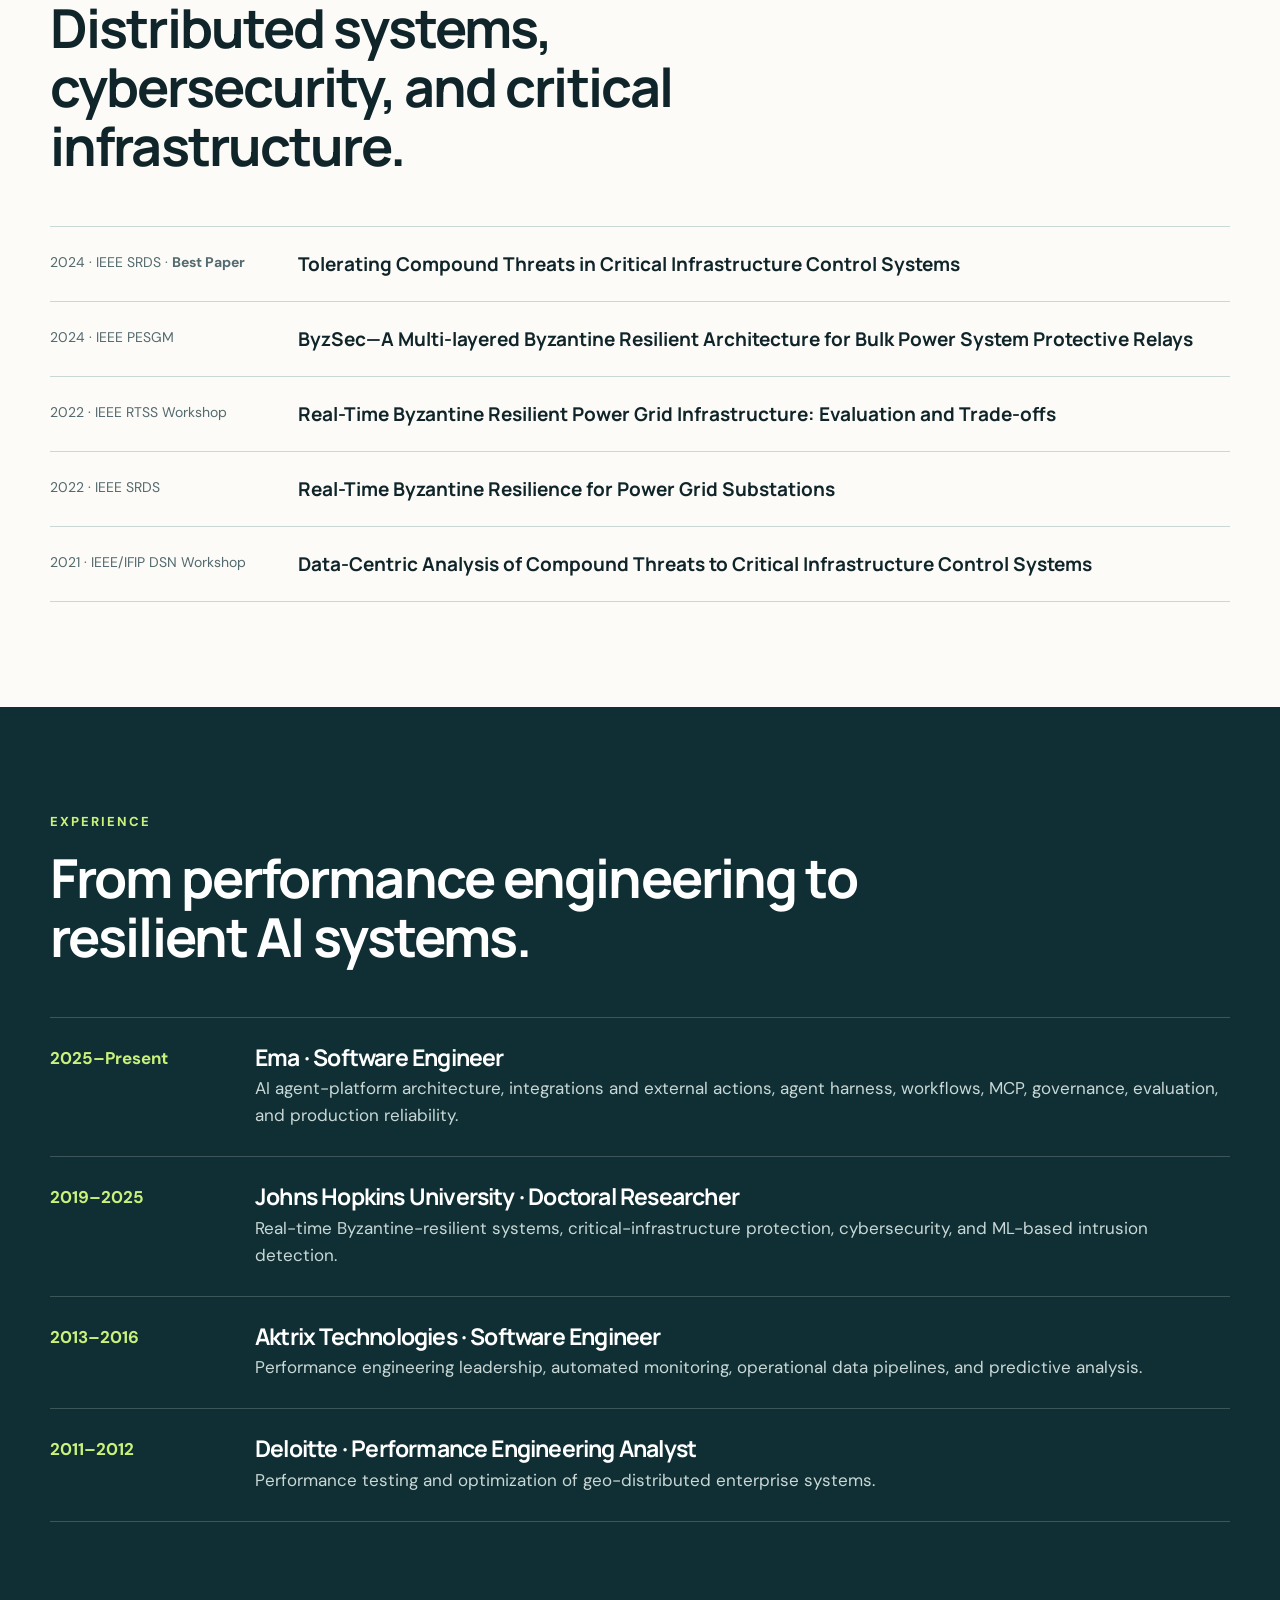
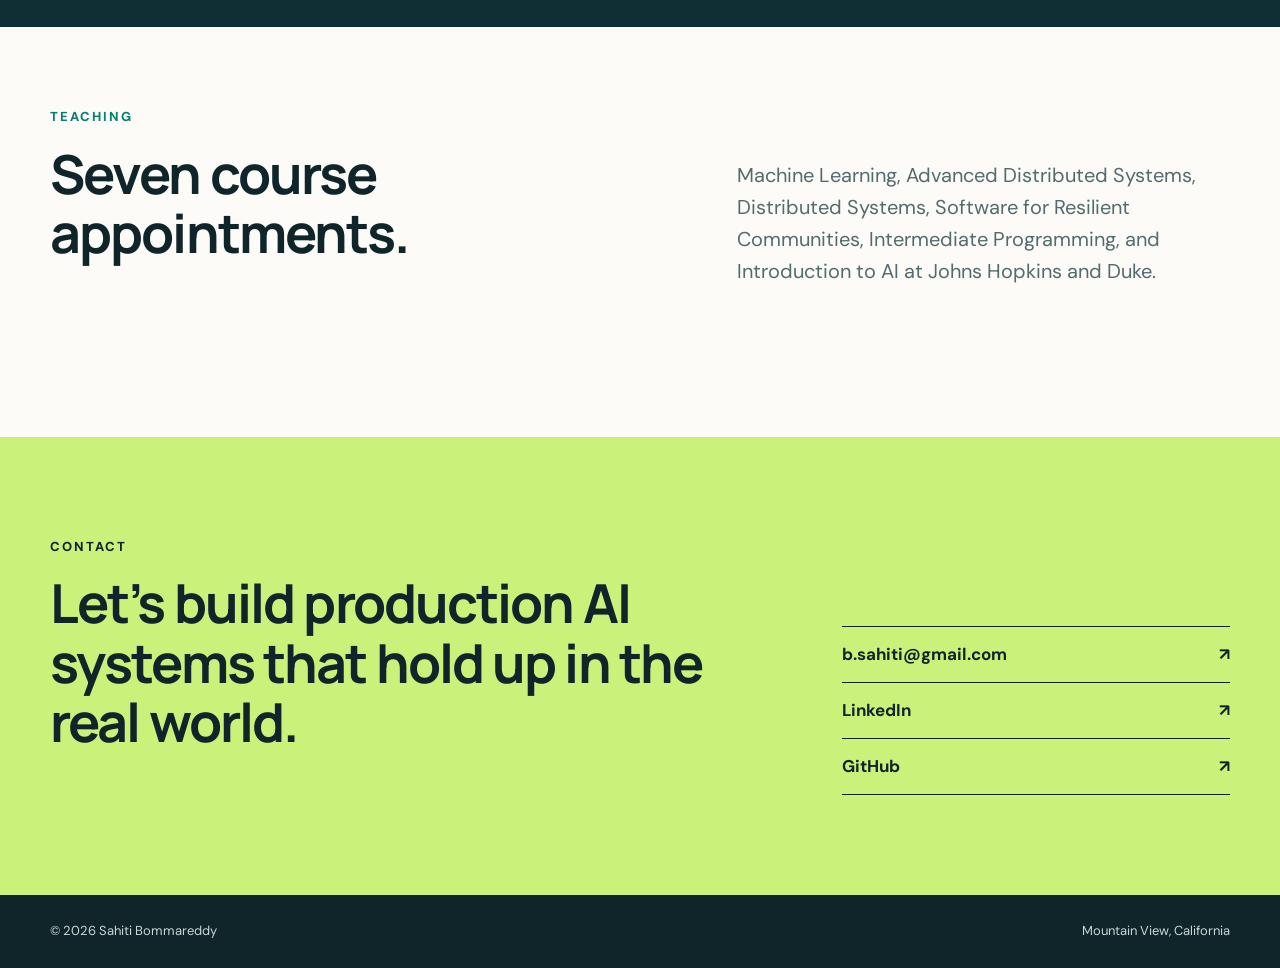
==== commit 1054d1c1: "Revamp portfolio and add updated resume and CV" ====
--- a/index.html
+++ b/index.html
@@ -1,484 +1,114 @@
-<!DOCTYPE html>
-<html lang="en">
-
-<head>
-  <meta charset="utf-8">
-  <meta content="width=device-width, initial-scale=1.0" name="viewport">
-
-  <title>Sahiti Bommareddy</title>
-  <meta content="" name="description">
-  <meta content="" name="keywords">
-
-  <!-- Favicons -->
-  <link href="assets/img/favicon.png" rel="icon">
-  <link href="assets/img/apple-touch-icon.png" rel="apple-touch-icon">
-
-  <!-- Google Fonts -->
-  <link href="https://fonts.googleapis.com/css?family=Open+Sans:300,300i,400,400i,700,700i|Poppins:300,400,500,700" rel="stylesheet">
-
-  <!-- Vendor CSS Files -->
-  <link href="assets/vendor/aos/aos.css" rel="stylesheet">
-  <link href="assets/vendor/bootstrap/css/bootstrap.min.css" rel="stylesheet">
-  <link href="assets/vendor/bootstrap-icons/bootstrap-icons.css" rel="stylesheet">
-  <link href="assets/vendor/boxicons/css/boxicons.min.css" rel="stylesheet">
-  <link href="assets/vendor/glightbox/css/glightbox.min.css" rel="stylesheet">
-  <link href="assets/vendor/swiper/swiper-bundle.min.css" rel="stylesheet">
-
-  <!-- Template Main CSS File -->
-  <link href="assets/css/style.css" rel="stylesheet">
-
-  <!-- =======================================================
-  * Template Name: Regna - v4.8.1
-  * Template URL: https://bootstrapmade.com/regna-bootstrap-onepage-template/
-  * Author: BootstrapMade.com
-  * License: https://bootstrapmade.com/license/
-  ======================================================== -->
-</head>
-
-<body>
-
-  <!-- ======= Header ======= -->
-  <header id="header" class="fixed-top d-flex align-items-center header-transparent">
-    <div class="container d-flex justify-content-between align-items-center">
-
-      <div id="logo">
-        <!--a href="index.html"><img src="assets/img/logo.png" alt=""></a-->
-        <!-- Uncomment below if you prefer to use a text logo -->
-        <h1><a href="index.html">Sahiti Bommareddy</a></h1>
-      </div>
-
-      <nav id="navbar" class="navbar">
-        <ul>
-          <li><a class="nav-link scrollto active" href="#hero">Home</a></li>
-          <li><a class="nav-link scrollto" href="#about">Research</a></li>
-          <li><a class="nav-link scrollto" href="#softwares">Softwares</a></li>
-          <li><a class="nav-link scrollto" href="#services">Publications</a></li>
-          <li><a class="nav-link scrollto " href="#portfolio">Teaching</a></li>
-          <li><a class="nav-link scrollto" href="#team">Professional Experience</a></li>
-          <li><a class="nav-link scrollto" href="#contact">Contact</a></li>
-          <li><a href="./assets/SahitiBommareddy_CV.pdf">CV</a></li>
-        </ul>
-        <i class="bi bi-list mobile-nav-toggle"></i>
-      </nav><!-- .navbar -->
-    </div>
-    <br>
-  </header><!-- End Header -->
-
-  <!-- ======= Hero Section ======= -->
-  <section id="hero">
-    <div class="hero-container" data-aos="zoom-in" data-aos-delay="100">
-      <div class="row">
-        
-        <div class="col">
-          <div class="member">
-            <div class="pic"><img src="assets/img/sahiti.jpeg" alt=""></div>
-          </div>
-        </div>
-
-        <div class="col" text-center>
-          <h2 class="title"><u>About Me</u></h2>
-          <h4 style="color: white;">
-            <p>Ph.D. student, Department of Computer Science <br> &#64; Johns Hopkins University.</p>
-            <p style="color: white;">Advisor : <a href="https://www.cs.jhu.edu/~yairamir/">Dr. Yair Amir</a></p>
-            <p>Research interests : Intrusion-tolerant Systems and Networks, Critical Infrastructure, Distributed Algorithms, and ML for Cybersecurity.</p>
-            <a href="#about" class="btn-get-started">Research</a>
-            <br>
-          </h4>
-        </div>
-
-      </div>
-      
-    </div>
-  </section><!-- End Hero Section -->
-
-
-  <main id="main">
-
-    <!-- ======= About Section ======= -->
-    
-    <section id="about">
-      <div class="container" data-aos="fade-up">
-        <div class="row about-container">
-
-          <div class="col ">
-            <h2 class="title text-center">Research</h2>
-            <p class="description" style="text-align: justify;">
-              My primary research focuses on designing and building resilient systems critical infrastructure.
-              Many sectors of society depend on critical infrastructure such as the power grid, making them essential to the functioning of society.
-              Supervisory Control and Data Acquisition (SCADA) systems provide automated control and remote monitoring of such systems.
-              Traditionally SCADA systems (equipment and software) were designed to be operated in the air-gapped environment without network interconnectivity or exposure.
-              However, over time many factors such as cost-effectiveness and scalability drove vendors and utilities to adopt standard Information Technology (IT) platforms,
-               increasing their interconnectivity to other networks beyond the traditional limits of Operational Technologies (OT).
-               As a result, sophisticated attacks increasingly target power grid SCADA systems.
-               These overwhelmingly increasing threats drive the need to build intrusion-tolerant techniques in resilient SCADA systems.
-            </p>
-          </div>
-          <div class="row about-container">
-            <a></a>
-            <br>
-            <br>
-          </div>
-          <div class="row about-container">
-              <h2 class="title">Real-Time Byzantine Resilience </h2>
-
-            <div class="col">
-              <p style="text-align: justify;">
-                In the world of increasing cyber threats, a compromised protection relay can put power grid resilience at risk by
-                irreparably damaging costly power assets (tens of thousands of dollars), causing significant disruptions, or leading to an inconsistent state.
-                This projects develops Byzantine Fault Tolerant architecture and protocols
-                to protect bulk power system components (345kV transformer) even when some protection relays (protecting the assets) are compromised.
-                While developing Byzantine Fault Tolerant protocols is challenging, a power grid substation's worst-case latency requirement is a quarter power cycle,
-                i.e., four milliseconds, adding a real-time response challenge.
-                <br>
-                Spire of the Substation is the first Real-time Byzantine Resilient System for the power grid substations is built to maintain correct operation
-                  while satisfying the performance and latency requirements, even in the face of successful compromises and network attacks
-                  in power grid substations. The work uses proactive recovery and diversity to allow the system to survive unbounded number of
-                  compromises over the system lifetime, as long as the number of simultaneous compromises does not exceed a certain threshold.
-                  Finally, machine learning-based situational awareness modules supplement the intrusion-tolerant system.
-                  
-                  <!-- The machine learning modules are developed using domain-specific knowledge considering critical infrastructure security and privacy requirements. -->
-                <br>
-                The system is developed and delivered to be deployed in testbeds at General Electric, Siemens and Hitachi Energy.  
-              </p>
-            </div>
-            <div class="col" data-aos="fade-up" data-aos-delay="100">
-              <!-- <div class="icon-box" data-aos="fade-up" data-aos-delay="100"> -->
-                <!-- <div class="icon"><i class="bi bi-briefcase"></i></div> -->
-                <!-- <h4 class="title"><a href="">Eiusmod Tempor</a></h4> -->
-                <!-- <p class="description"> -->
-                  <!-- Spire -->
-                <!-- </p> -->
-                
-                <div class="pic"><img src="assets/img/about-img.png" alt=""></div>
-            </div>
-
-              <!-- <div class="col background" data-aos="fade-left" data-aos-delay="100"></div> -->
-              <!-- <div class="col background order-lg-2 order-1" data-aos="fade-left" data-aos-delay="100"></div> -->
-        </div>
-        <div class="row about-container">
-          <a></a>
-          <br>
-          <br>
-        </div>
-        <div class="row about-container">
-
-            <div class="row about-container">
-                <h2 class="title">Severe Impact Resilience</h2>
-              <div class="col">
-                <p style="text-align: justify;">
-                  The joint threats of increasingly frequent severe natural disasters and follow-on sophisticated malicious
-                cyberattacks are becoming increasingly realistic and seriously threaten critical infrastructure systems.
-                This novel threat model and the impact of such threats on critical infrastructure are not well understood.
-                The project defines the threat model and develops a framework to assess
-                the impact of novel compound threats on critical infrastructure with the aim to develop severe impact resilient control systems.
-                <br>One interesting outcome of initial work is that existing architectures are not resilient to compound threats.
-                This led to many interesting research directions in Resilitient Systems for Critical Infrastructure where
-                we are exploring more dynamic and flexible architectures compared to traditinal architectures.
-                </p>
-    
-                
-              </div>
-              <div class="col" data-aos="fade-up" data-aos-delay="100">
-                <div class="pic"><img src="assets/img/severe.png" alt=""></div>
-                <!-- <div class="icon"><i class="bi bi-briefcase"></i></div> -->
-                <!-- <h4 class="title"><a href="">Eiusmod Tempor</a></h4> -->
-                <!-- <p class="description">Et harum quidem rerum facilis est et expedita distinctio. Nam libero tempore, cum soluta nobis est eligendi</p> -->
-              </div>
-
-        </div>
-
-      </div>
-    </section>
-
-    <!-- End About Section -->
-
-    <!-- ======= Softwares Section ======= -->
-    <section id="softwares">
-      <div class="container" data-aos="fade-up">
-        <div class="section-header">
-          <h3 class="section-title">Open Source Software Releases</h3>
-          <br>
-          <p class="section-description">The opensource software releases from my work in DSN Lab during my Ph.D.</p>
-        </div>
-        <div class="row counters">
-
-          <div class="col-lg-4 col-md-6" data-aos="zoom-in">
-            <div class="box">
-              <div class="icon"><a href="https://jhu-dsn.github.io/spire"><i class="bi bi-code"></i></a></div>
-              <h4 class="title"><a href="https://jhu-dsn.github.io/spire/">Spire</a></h4>
-              <p class="description">Spire is an open-source intrusion-tolerant SCADA system for the power grid. 
-                Spire is designed to withstand attacks and compromises at both the system level and the network level,
-                while meeting the timeliness requirements of power grid monitoring and control systems (on the order of 100-200ms update latency).</p>
-            </div>
-          </div>
-
-          <div class="col-lg-4 col-md-6" data-aos="zoom-in">
-            <div class="box">
-              <div class="icon"><a href="https://spines-org.github.io"><i class="bi bi-code"></i></a></div>
-              <h4 class="title"><a href="https://spines-org.github.io">Spines</a></h4>
-              <p class="description">Spines is a generic messaging infrastructure that provides transparent unicast, multicast and anycast communication over dynamic, multi-hop networking environments without the need for expensive router programming environments or low level router coding. 
-                It provides automatic reconfiguration and network flexibility required for research and production deployments.
-              </p>
-            </div>
-          </div>
-
-          <div class="col-lg-4 col-md-6" data-aos="zoom-in">
-            <div class="box">
-              <div class="icon"><a href="https://jhu-dsn.github.io/prime/"><i class="bi bi-code"></i></a></div>
-              <h4 class="title"><a href="https://jhu-dsn.github.io/prime/">Prime</a></h4>
-              <p class="description">
-                Prime is a Byzantine fault-tolerant replication engine that provides meaningful performance guarantees even after some 
-                of the replication servers have been compromised. 
-              </p>
-            </div>
-          </div>
-
-          
-
-
-        </div>
-
-      </div>
-    </section><!-- End Softwares Section -->
-
-    <!-- ======= Publications Section ======= -->
-    <section id="services">
-      <div class="container" data-aos="fade-up">
-        <div class="section-header">
-          <h3 class="section-title">Publications</h3>
-          <p class="section-description">
-            <br>
-          </p>
-        </div>
-
-	<div class="row">
-          <div class="col-lg-4 col-md-6" data-aos="zoom-in">
-            <div class="box">
-              <div class="icon"><a href="https://jhu-dsn.github.io/papers/srds24_compoundThreats.pdf"><i class="bi bi-book-fill"></i></a></div>
-              <h4 class="title"><a href="https://jhu-dsn.github.io/papers/srds24_compoundThreats.pdf">Tolerating Compound Threats in Critical Infrastructure Control System</a></h4>
-              <p class="description">
-
-	      Sahiti Bommareddy, Maher Khan, Huzaifah Nadeem, Benjamin Gilby, Imes Chu, John W. van de Lindt, Omar Nafal, Mathaios Panteli, Linon Wells II, Yair Amir, Amy Babay
-              </p>
-              <p>
-               Inproceedings of the 43rd International Symposium on Reliable Distributed Systems, Charlotte,USA, September 2024 (SRDS 2024). Best Paper Award.              
-	      </p>
-            </div>
-          </div>
-        </div>
- 
-
-
-	<div class="row">
-          <div class="col-lg-4 col-md-6" data-aos="zoom-in">
-            <div class="box">
-              <div class="icon"><a href="https://lab-dsn.github.io/papers/RTbyz_ERSA2022.pdf"><i class="bi bi-book-fill"></i></a></div>
-              <h4 class="title"><a href="https://lab-dsn.github.io/papers/RTbyz_ERSA2022.pdf">Real-Time Byzantine Resilient Power Grid Infrastructure: Evaluation and Tradeoffs</a></h4>
-              <p class="description">
-                Sahiti Bommareddy, Maher Khan, David J Sebastian Cardenas, Carl Miller, Christopher Bonebrake, Yair Amir, Amy Babay
-              </p>
-              <p>
-                Accepted at International Workshop on Explainability of Real-time Systems and their Analysis at the IEEE Real-Time Systems Symposium (RTSS 2022)
-              </p>
-            </div>
-          </div>
-        </div>
- 
-
-        <div class="row">
-          <div class="col-lg-4 col-md-6" data-aos="zoom-in">
-            <div class="box">
-              <div class="icon"><a href="https://lab-dsn.github.io/papers/RealTime.pdf"><i class="bi bi-book-fill"></i></a></div>
-              <h4 class="title"><a href="https://lab-dsn.github.io/papers/RealTime.pdf">Real-Time Byzantine Resilience for Power Grid Substations</a></h4>
-              <p class="description">
-                Sahiti Bommareddy, Daniel Qian, Christopher Bonebrake, Paul Skare, Yair Amir
-              </p>
-              <p>
-                International Symposium on Reliable Distributed Systems, Vienna, Austria, September 2022, pp. 134-144
-              </p>
-            </div>
-          </div>
-        </div>
-        <div class="row">
-          <div class="col-lg-4 col-md-6" data-aos="zoom-in">
-            <div class="box">
-              <div class="icon"><a href="https://lab-dsn.github.io/papers/dcds2022.pdf"><i class="bi bi-book-fill"></i></a></div>
-              <h4 class="title"><a href="https://lab-dsn.github.io/papers/dcds2022.pdf">Data-Centric Analysis of Compound Threats to Critical Infrastructure Control Systems</a></h4>
-              <p class="description">
-                Sahiti Bommareddy, Benjamin Gilby, Maher khan, Imes Chiu, Mathaios Panteli, John W. van de Lindt, Yair Amir, Amy Babay
-              </p>
-              <p>
-                Workshop on Data-Centric Dependability and Security (co-located with IEEE/IFIP DSN), Baltimore, USA 2022
-              </p>
-            </div>
-          </div>
-      </div>
-    </section><!-- End Publications Section -->
-
-  
-
-    <!-- ======= Teaching Experience Section ======= -->
-    <section id="portfolio" class="portfolio">
-      <div class="container" data-aos="fade-up">
-        <div class="section-header">
-          <h3 class="section-title">Teaching</h3>
-          <p class="description"> I had the great pleasure and opportunity to be Teaching Assistant and Special help on the following courses:</p>
-        </div>
-	<h5>Introduction to Machine Learning (JHU EN.601.475/675):</h5>This course serves as a survey introduction to the field of machine learning. The course will cover major classes of problems in machine learning: supervised, semi-supervised, and unsupervised learning, prediction problems (regression and classification), graphical models, dimension reduc- tion, clustering, missing data, reinforcement learning, and causal machine learning.  <p>Fall 2024</p>
-
-        <h5>Advanced Distributed Systems (JHU EN.601.717):</h5> The course is managed as a few discussion groups, each is focused around a selected research topic. 
-        Each group investigates far-reaching ideas, and designs and implements a useful semester-long project related to the topic.<p> Spring 2022</p>
-        <h5>Distributed Systems (JHU EN.601.417/617):</h5> 
-        The course teaches how to design and implement efficient tools, protocols and systems in a distributed environment.
-        <p>Fall 2021 , Fall 2019</p>
-        <h5>Software for Resilient Communities (JHU EN.601.310):</h5>This is a project-based course focusing on the design and implementation of practical software systems. 
-        Students will work in small teams to design and develop useful open-source software products that support our communities. Students will be paired with community partners and will aim to develop software that can be used after the course ends to solve real problems facing those partners today. <p>Spring 2021</p>
-        <h5>Intermediate Programming (JHU EN.601.220 ):</h5> Programming in C and C++.<p>Fall 2020</p>
-        <h5>Introduction to AI (Duke University, CS270):</h5> The course is algorithms and representations used in artificial intelligence.
-         Introduction to and implementation of algorithms for search, planning, decision, theory, logic, Bayesian networks, robotics and machine learning.<p>Spring 2019</p>
-
-       
-
-
-      </div>
-    </section><!-- End Teaching Experience Section -->
-
-    <!-- ======= Professional Experience Section ======= -->
-    <section id="team">
-      <div class="container" data-aos="fade-up">
-        <div class="section-header">
-          <h3 class="section-title">Professional Experience</h3>
-        </div>
-        <br>
-        <div>
-	  <p>Specialized in application load analysis, performance evaluation, network performance analysis and optimization.</p>
-
-
-          <h5>2013 - 2016 	&#64; Aktrix Technologies : Co-Founder and Software Engineer </h5>
-
-	  <p>Led the performance engineering team on multiple client projects.</p>
-	  <p>Ensured application performance Service-Level-Agreement(SLA) by identifying and resolving performance bottlenecks.</p>
-        <p> Initiated and led development of on an automated performance monitoring system to enable machine learning-based analysis, that reduced cost and time spent on RCA of performance degradation and bottleneck identification by 2x to 5x in each of the issue instances.</p>
-          <h5>2011 - 2012  	&#64; Deloitte : Performance Engineering Analyst</h5>
-          
-        <p>Reduced application transaction latency to bring it within the Service-Level-Agreement(SLA) window by identifying performance bottlenecks.</p> 
-        <p>Received Applause Award in recognition of my application performance optimization efforts at Deloitte for both optimization and performing Root Cause Analysis (RCA) with traffic profiling, CPU, and memory utilization analysis.</p>
-        <p> Ensured guaranteed performance (backed by SLAs) in geo-distributed systems.</p>
-          
-        </div>
-         
-
-      
-
-         
-
-      </div>
-    </section><!-- End Professional Experience Section -->
-
-    <!-- ======= Contact Section ======= -->
-    <section id="contact">
-      <div class="container">
-        <div class="section-header" >
-          <h3 class="section-title">Contact</h3>
-        </div>
-      </div>
-
-      <!-- Uncomment below if you wan to use dynamic maps -->
-      <!--iframe src="https://www.google.com/maps/embed?pb=!1m18!1m12!1m3!1d22864.11283411948!2d-73.96468908098944!3d40.630720240038435!2m3!1f0!2f0!3f0!3m2!1i1024!2i768!4f13.1!3m3!1m2!1s0x89c24fa5d33f083b%3A0xc80b8f06e177fe62!2sNew+York%2C+NY%2C+USA!5e0!3m2!1sen!2sbg!4v1540447494452" width="100%" height="380" frameborder="0" style="border:0" allowfullscreen></iframe-->
-
-      <div class="container mt-5 justify-content-center">
-        <div class="row">
-
-
-              <div class="col justify-content-center">
-                <div class="icon"><a><i class="bi bi-geo-alt"></i><span> DSN Lab, Malone Hall 207<br>3400 N Charles St, Baltimore, MD 21218</span></a></div>
-              </div>
-              
-              <div class="col justify-content-center">
-                <div class="icon"><a><i class="bi bi-envelope"></i><span> sahiti@jhu.edu</span></a></div>
-              </div>
-
-              <!--div>
-                <i class="bi bi-phone"></i>
-                <p>+1 5589 55488 55s</p>
-              </div-->
-              <div class="col justify-content-center">
-                <a href="https://www.linkedin.com/in/bsahiti/" class="linkedin"><i class="bi bi-linkedin"></i></a>
-              </div>
-
-            
-
-
-          <!--div class="col-lg-5 col-md-8">
-            <div class="form">
-              <form action="forms/contact.php" method="post" role="form" class="php-email-form">
-                <div class="form-group">
-                  <input type="text" name="name" class="form-control" id="name" placeholder="Your Name" required>
-                </div>
-                <div class="form-group mt-3">
-                  <input type="email" class="form-control" name="email" id="email" placeholder="Your Email" required>
-                </div>
-                <div class="form-group mt-3">
-                  <input type="text" class="form-control" name="subject" id="subject" placeholder="Subject" required>
-                </div>
-                <div class="form-group mt-3">
-                  <textarea class="form-control" name="message" rows="5" placeholder="Message" required></textarea>
-                </div>
-                <div class="my-3">
-                  <div class="loading">Loading</div>
-                  <div class="error-message"></div>
-                  <div class="sent-message">Your message has been sent. Thank you!</div>
-                </div>
-                <div class="text-center"><button type="submit">Send Message</button></div>
-              </form>
-            </div>
-          </div-->
-
-        </div>
-
-      </div>
-    </section><!-- End Contact Section -->
-
-  </main><!-- End #main -->
-
-  <!-- ======= Footer ======= -->
-  <footer id="footer">
-    <div class="footer-top">
-      <div class="container">
-
-      </div>
-    </div>
-
-    <div class="container">
-      <div class="copyright">
-        &copy; Copyright <strong>Regna</strong>. All Rights Reserved
-      </div>
-      <div class="credits">
-        <!--
-        All the links in the footer should remain intact.
-        You can delete the links only if you purchased the pro version.
-        Licensing information: https://bootstrapmade.com/license/
-        Purchase the pro version with working PHP/AJAX contact form: https://bootstrapmade.com/buy/?theme=Regna
-      -->
-        Designed by <a href="https://bootstrapmade.com/">BootstrapMade</a>
-      </div>
-    </div>
-  </footer><!-- End Footer -->
-
-  <a href="#" class="back-to-top d-flex align-items-center justify-content-center"><i class="bi bi-arrow-up-short"></i></a>
-
-  <!-- Vendor JS Files -->
-  <script src="assets/vendor/purecounter/purecounter_vanilla.js"></script>
-  <script src="assets/vendor/aos/aos.js"></script>
-  <script src="assets/vendor/bootstrap/js/bootstrap.bundle.min.js"></script>
-  <script src="assets/vendor/glightbox/js/glightbox.min.js"></script>
-  <script src="assets/vendor/isotope-layout/isotope.pkgd.min.js"></script>
-  <script src="assets/vendor/swiper/swiper-bundle.min.js"></script>
-  <script src="assets/vendor/php-email-form/validate.js"></script>
-
-  <!-- Template Main JS File -->
-  <script src="assets/js/main.js"></script>
-
-</body>
-
-</html>
+<!doctype html>
+<html lang="en">
+<head>
+  <meta charset="utf-8">
+  <meta name="viewport" content="width=device-width, initial-scale=1">
+  <meta name="description" content="Sahiti Bommareddy builds production AI agent platforms and resilient distributed systems.">
+  <title>Sahiti Bommareddy — AI Agent Platforms & Distributed Systems</title>
+  <link rel="icon" href="assets/img/favicon.png">
+  <link rel="preconnect" href="https://fonts.googleapis.com">
+  <link rel="preconnect" href="https://fonts.gstatic.com" crossorigin>
+  <link href="https://fonts.googleapis.com/css2?family=DM+Sans:wght@400;500;600;700&amp;family=Manrope:wght@600;700;800&amp;display=swap" rel="stylesheet">
+  <link rel="stylesheet" href="assets/css/portfolio.css">
+  <link rel="stylesheet" href="assets/css/responsive-fixes.css">
+</head>
+<body>
+  <header class="site-header">
+    <a class="brand" href="#top">Sahiti Bommareddy</a>
+    <nav aria-label="Primary navigation">
+      <a href="#platform">Platform</a><a href="#research">Research</a><a href="#publications">Publications</a><a href="#experience">Experience</a><a href="#contact">Contact</a>
+    </nav>
+  </header>
+
+  <main id="top">
+    <section class="hero shell">
+      <div>
+        <p class="eyebrow">AI agent platforms · Distributed systems</p>
+        <h1>I build the foundations that let AI agents act reliably in the real world.</h1>
+        <p class="lede">I translate customer needs into reusable systems for building, orchestrating, evaluating, and safely operating AI agents in production. My work spans agent building, agent harness, integrations and tools, MCP, permissioning, governed execution, and reliability.</p>
+        <div class="actions">
+          <a class="button primary" href="assets/Sahiti_Bommareddy_Resume.pdf">View résumé</a>
+          <a class="button" href="assets/SahitiBommareddy_CV.pdf">Academic CV</a>
+          <a class="text-link" href="mailto:b.sahiti@gmail.com">b.sahiti@gmail.com ↗</a>
+        </div>
+      </div>
+      <aside class="portrait">
+        <img src="assets/img/sahiti.jpeg" alt="Sahiti Bommareddy">
+        <div><strong><a href="https://www.ema.co/">Software Engineer at Ema ↗</a></strong><span>Agent-platform architecture, technical direction, and production delivery</span></div>
+      </aside>
+    </section>
+
+    <section class="career-bridge shell" aria-label="Career focus">
+      <p>A systems builder—from optimizing distributed systems to architecting resilient AI platforms.</p>
+    </section>
+
+    <section id="platform" class="section shell">
+      <div class="intro"><p class="eyebrow">Current work</p><h2>Production agents need more than intelligence.</h2><p>They need governed access to tools, durable execution, clear permission boundaries, and reliable recovery when external systems behave unpredictably.</p></div>
+      <div class="cards">
+        <article><b>01</b><h3>Agent execution</h3><p>Multi-tool planning and replanning, dependency resolution, validation, evaluation, safeguards, and human approval.</p></article>
+        <article><b>02</b><h3>Capability creation</h3><p>No-code creation of validated, test-run tools from API specifications, documentation, MCP servers, and other system descriptions.</p></article>
+        <article><b>03</b><h3>Enterprise action layer</h3><p>Reusable integrations, authentication, permissions, credential isolation, governed execution, and auditability across external systems.</p></article>
+        <article><b>04</b><h3>Workflow reliability</h3><p>Schedules, webhooks, polling, durable state, deduplication, re-drive, partial-failure recovery, and production observability.</p></article>
+      </div>
+    </section>
+
+    <section class="section dark">
+      <div class="shell split">
+        <div><p class="eyebrow">How I work</p><h2>Architecture that becomes a reusable product capability.</h2></div>
+        <div class="principles">
+          <p><strong>Start with the real workflow.</strong> Understand what customers and operators need to accomplish across existing systems.</p>
+          <p><strong>Design the shared foundation.</strong> Turn one requirement into an abstraction that works across products and tenants.</p>
+          <p><strong>Drive through production.</strong> Set technical direction, mentor engineers, review architecture, and own operational outcomes.</p>
+        </div>
+      </div>
+    </section>
+
+    <section id="research" class="section shell">
+      <div class="intro"><p class="eyebrow">Research</p><h2>Resilient systems for critical infrastructure.</h2><p>My doctoral work develops real-time distributed systems that preserve correct operation through component compromise, network attacks, and compound cyber-physical threats.</p><p class="advisor">Ph.D. advisor: <a href="https://www.cs.jhu.edu/~yairamir/">Dr. Yair Amir</a></p><a class="research-link" href="https://www.cs.jhu.edu/~yairamir/SahitiBommareddy_PhD_Thesis.pdf">Read my Ph.D. thesis: <em>Real-Time Byzantine-Resilient Power Grid Infrastructure</em> ↗</a></div>
+      <div class="research-cards">
+        <article><span>Real-time systems</span><h3>Byzantine-resilient power-grid protection</h3><p>Fault-tolerant replication, resilient networking, proactive recovery, and situational awareness for critical infrastructure.</p><a href="https://lab-dsn.github.io/papers/RealTime.pdf">Read the paper ↗</a></article>
+        <article><span>Cyber-physical resilience</span><h3>Compound-threat analysis and tolerance</h3><p>Methods for understanding and tolerating coordinated cyberattacks and severe physical disruption.</p><a href="https://jhu-dsn.github.io/papers/srds24_compoundThreats.pdf">Read the Best Paper ↗</a></article>
+        <article><span>Cybersecurity + ML</span><h3>Intrusion detection and situational awareness</h3><p>Machine-learning capabilities integrated with resilient control systems to detect malicious network behavior.</p></article>
+      </div>
+    </section>
+
+    <section class="section soft">
+      <div class="shell">
+        <div class="intro wide"><div><p class="eyebrow">Open source</p><h2>Systems built to keep operating under attack.</h2></div><p>Research and production-oriented infrastructure for intrusion tolerance, Byzantine replication, and resilient networking.</p></div>
+        <div class="projects">
+          <a href="https://github.com/spire-resilient-systems/spire"><span><strong>Spire</strong><small>Co-creator</small></span><p>Intrusion-tolerant SCADA and real-time substation protection.</p><b>↗</b></a>
+          <a href="https://github.com/jhu-dsn/prime"><span><strong>Prime</strong><small>Contributor</small></span><p>Byzantine fault-tolerant replication with performance guarantees.</p><b>↗</b></a>
+          <a href="https://github.com/spines-org/spines"><span><strong>Spines</strong><small>Contributor</small></span><p>Resilient overlay messaging with automatic network reconfiguration.</p><b>↗</b></a>
+        </div>
+      </div>
+    </section>
+
+    <section id="publications" class="section shell">
+      <div class="intro"><p class="eyebrow">Selected publications</p><h2>Distributed systems, cybersecurity, and critical infrastructure.</h2></div>
+      <ol class="publications">
+        <li><span>2024 · IEEE SRDS · <b>Best Paper</b></span><a href="https://jhu-dsn.github.io/papers/srds24_compoundThreats.pdf">Tolerating Compound Threats in Critical Infrastructure Control Systems</a></li>
+        <li><span>2024 · IEEE PESGM</span><a href="https://jhu-dsn.github.io/papers/ByzSec_ieee.pdf">ByzSec—A Multi-layered Byzantine Resilient Architecture for Bulk Power System Protective Relays</a></li>
+        <li><span>2022 · IEEE RTSS Workshop</span><a href="https://lab-dsn.github.io/papers/RTbyz_ERSA2022.pdf">Real-Time Byzantine Resilient Power Grid Infrastructure: Evaluation and Trade-offs</a></li>
+        <li><span>2022 · IEEE SRDS</span><a href="https://lab-dsn.github.io/papers/RealTime.pdf">Real-Time Byzantine Resilience for Power Grid Substations</a></li>
+        <li><span>2021 · IEEE/IFIP DSN Workshop</span><a href="https://lab-dsn.github.io/papers/dcds2022.pdf">Data-Centric Analysis of Compound Threats to Critical Infrastructure Control Systems</a></li>
+      </ol>
+    </section>
+
+    <section id="experience" class="section dark">
+      <div class="shell"><div class="intro"><p class="eyebrow">Experience</p><h2>From performance engineering to resilient AI systems.</h2></div>
+        <div class="timeline">
+          <article><span>2025–Present</span><div><h3>Ema · Software Engineer</h3><p>AI agent-platform architecture, integrations and external actions, agent harness, workflows, MCP, governance, evaluation, and production reliability.</p></div></article>
+          <article><span>2019–2025</span><div><h3>Johns Hopkins University · Doctoral Researcher</h3><p>Real-time Byzantine-resilient systems, critical-infrastructure protection, cybersecurity, and ML-based intrusion detection.</p></div></article>
+          <article><span>2013–2016</span><div><h3>Aktrix Technologies · Software Engineer</h3><p>Performance engineering leadership, automated monitoring, operational data pipelines, and predictive analysis.</p></div></article>
+          <article><span>2011–2012</span><div><h3>Deloitte · Performance Engineering Analyst</h3><p>Performance testing and optimization of geo-distributed enterprise systems.</p></div></article>
+        </div>
+      </div>
+    </section>
+
+    <section class="section shell teaching"><div class="intro wide"><div><p class="eyebrow">Teaching</p><h2>Seven course appointments.</h2></div><p>Machine Learning, Advanced Distributed Systems, Distributed Systems, Software for Resilient Communities, Intermediate Programming, and Introduction to AI at Johns Hopkins and Duke.</p></div></section>
+
+    <section id="contact" class="contact"><div class="shell contact-grid"><div><p class="eyebrow">Contact</p><h2>Let’s build production AI systems that hold up in the real world.</h2></div><div class="contact-links"><a href="mailto:b.sahiti@gmail.com">b.sahiti@gmail.com <span>↗</span></a><a href="https://www.linkedin.com/in/bsahiti/">LinkedIn <span>↗</span></a><a href="https://github.com/b-sahiti">GitHub <span>↗</span></a></div></div></section>
+  </main>
+  <footer><span>© 2026 Sahiti Bommareddy</span><span>Mountain View, California</span></footer>
+</body>
+</html>
--- a/assets/css/portfolio.css
+++ b/assets/css/portfolio.css
@@ -0,0 +1 @@
+:root{--ink:#10252a;--muted:#536a6f;--paper:#fcfbf7;--cream:#f3efe5;--teal:#087f72;--lime:#caf27b;--line:#cad8d5;--night:#102f34;--max:1180px}*{box-sizing:border-box}html{scroll-behavior:smooth}body{margin:0;background:var(--paper);color:var(--ink);font:17px/1.6 "DM Sans",sans-serif}a{color:inherit}.shell{width:min(var(--max),calc(100% - 48px));margin:auto}.site-header{position:sticky;top:0;z-index:10;display:flex;justify-content:space-between;padding:18px max(24px,calc((100vw - var(--max))/2));border-bottom:1px solid #10252a19;background:#fcfbf7eb;backdrop-filter:blur(14px)}.brand{font:800 16px "Manrope";text-decoration:none}nav{display:flex;gap:25px}nav a{color:var(--muted);font-size:14px;font-weight:700;text-decoration:none}.hero{min-height:720px;display:grid;grid-template-columns:1.35fr .65fr;gap:72px;align-items:center;padding:95px 0 75px}.eyebrow{margin:0 0 16px;color:var(--teal);font-size:13px;font-weight:800;letter-spacing:.15em;text-transform:uppercase}h1,h2,h3{margin-top:0;font-family:"Manrope";line-height:1.1;letter-spacing:-.035em}h1{max-width:850px;margin-bottom:26px;font-size:clamp(50px,6.2vw,86px)}h2{font-size:clamp(36px,4.2vw,58px)}h3{font-size:23px}.lede{max-width:760px;color:var(--muted);font-size:21px}.actions{display:flex;flex-wrap:wrap;gap:14px;align-items:center;margin-top:34px}.button{padding:12px 18px;border:1px solid var(--ink);border-radius:4px;font-weight:700;text-decoration:none}.primary{background:var(--ink);color:white}.text-link{margin-left:8px;color:var(--teal);font-weight:700;text-decoration:none}.portrait{position:relative}.portrait img{width:100%;aspect-ratio:4/5;object-fit:cover;border-radius:6px;filter:saturate(.8)}.portrait div{position:absolute;right:-24px;bottom:-25px;width:280px;padding:20px;background:var(--lime);box-shadow:0 15px 45px #10252a22}.portrait strong,.portrait span{display:block}.portrait span{margin-top:5px;font-size:14px;line-height:1.4}.metrics{display:grid;grid-template-columns:repeat(4,1fr);border-block:1px solid var(--line);background:white}.metrics div{padding:28px;border-right:1px solid var(--line)}.metrics div:last-child{border:0}.metrics strong,.metrics span{display:block}.metrics strong{font:800 23px "Manrope"}.metrics span{color:var(--muted);font-size:14px}.section{padding:105px 0}.intro{max-width:830px;margin-bottom:50px}.intro>p:not(.eyebrow){max-width:700px;color:var(--muted);font-size:20px}.cards{display:grid;grid-template-columns:repeat(2,1fr);border:1px solid var(--line)}.cards article{min-height:260px;padding:35px;border-right:1px solid var(--line);border-bottom:1px solid var(--line);background:white}.cards article:nth-child(even){border-right:0}.cards article:nth-child(n+3){border-bottom:0}.cards b{display:block;margin-bottom:45px;color:var(--teal)}.cards p,.research-cards p{color:var(--muted)}.dark{background:var(--night);color:white}.dark .eyebrow{color:var(--lime)}.split{display:grid;grid-template-columns:1fr 1fr;gap:90px}.principles p{margin:0;padding:22px 0;border-bottom:1px solid #ffffff30;color:#c9d8d6}.principles strong{display:block;color:white}.research-cards{display:grid;grid-template-columns:repeat(3,1fr);gap:20px}.research-cards article{min-height:330px;padding:28px;border:1px solid var(--line);background:white}.research-cards span{color:var(--teal);font-size:13px;font-weight:800;text-transform:uppercase}.research-cards a{color:var(--teal);font-weight:700;text-decoration:none}.soft{background:var(--cream)}.intro.wide{max-width:none;display:grid;grid-template-columns:1fr .8fr;gap:70px;align-items:end}.projects{border-top:1px solid var(--ink)}.projects a{display:grid;grid-template-columns:220px 1fr 30px;gap:25px;align-items:center;padding:25px 0;border-bottom:1px solid #10252a44;text-decoration:none}.projects strong,.projects small{display:block}.projects small,.projects p{color:var(--muted)}.publications{margin:0;padding:0;list-style:none;border-top:1px solid var(--line)}.publications li{display:grid;grid-template-columns:220px 1fr;gap:28px;padding:24px 0;border-bottom:1px solid var(--line)}.publications span{color:var(--muted);font-size:14px}.publications a{font:700 19px "Manrope";text-decoration:none}.timeline{border-top:1px solid #ffffff30}.timeline article{display:grid;grid-template-columns:170px 1fr;gap:35px;padding:27px 0;border-bottom:1px solid #ffffff30}.timeline>article>span{color:var(--lime);font-weight:700}.timeline h3{margin-bottom:5px}.timeline p{margin:0;color:#c9d8d6}.teaching{padding:80px 0}.contact{padding:100px 0;background:var(--lime)}.contact-grid{display:grid;grid-template-columns:1.3fr .7fr;gap:70px;align-items:end}.contact .eyebrow{color:var(--ink)}.contact-links{border-top:1px solid var(--ink)}.contact-links a{display:flex;justify-content:space-between;padding:14px 0;border-bottom:1px solid var(--ink);font-weight:700;text-decoration:none}footer{display:flex;justify-content:space-between;padding:26px max(24px,calc((100vw - var(--max))/2));background:var(--ink);color:#c9d8d6;font-size:13px}@media(max-width:900px){nav{display:none}.hero{grid-template-columns:1fr;gap:45px}.portrait{max-width:480px}.metrics{grid-template-columns:repeat(2,1fr)}.split,.intro.wide,.contact-grid{grid-template-columns:1fr}.research-cards{grid-template-columns:1fr}}@media(max-width:620px){.shell{width:calc(100% - 32px)}.hero{min-height:auto;padding:55px 0 70px}h1{font-size:43px}.portrait div{position:relative;right:auto;bottom:auto;width:100%}.metrics,.cards{grid-template-columns:1fr}.metrics div,.cards article{border-right:0;border-bottom:1px solid var(--line)!important}.section{padding:72px 0}.projects a,.publications li,.timeline article{grid-template-columns:1fr;gap:8px}footer{display:block}footer span{display:block}}
--- a/assets/css/responsive-fixes.css
+++ b/assets/css/responsive-fixes.css
@@ -0,0 +1,95 @@
+html,
+body {
+  overflow-x: clip;
+}
+
+.career-bridge {
+  padding: 58px 0;
+  border-top: 1px solid var(--line);
+  border-bottom: 1px solid var(--line);
+}
+
+.portrait > div {
+  background: var(--night);
+  color: #fff;
+  box-shadow: 0 16px 44px rgba(16, 47, 52, 0.22);
+}
+
+.portrait > div a {
+  color: #fff;
+  text-decoration: none;
+}
+
+.portrait > div a:hover {
+  color: #d8f5a0;
+}
+
+.portrait > div span {
+  color: #d1dfdc;
+}
+
+.career-bridge p {
+  max-width: 980px;
+  margin: 0;
+  font: 700 clamp(30px, 4vw, 52px)/1.18 "Manrope", sans-serif;
+  letter-spacing: -0.035em;
+}
+
+.research-link {
+  display: inline-block;
+  margin-top: 12px;
+  color: var(--teal);
+  font-weight: 700;
+  text-decoration: none;
+}
+
+.advisor {
+  margin: 14px 0 0;
+  color: var(--ink) !important;
+  font-size: 16px !important;
+  font-weight: 600;
+}
+
+.advisor a {
+  color: var(--teal);
+  text-decoration: none;
+}
+
+.advisor a:hover {
+  text-decoration: underline;
+}
+
+.research-link:hover {
+  text-decoration: underline;
+}
+
+@media (max-width: 900px) {
+  .hero {
+    grid-template-columns: minmax(0, 1fr);
+  }
+
+  .hero > div,
+  .portrait {
+    min-width: 0;
+  }
+}
+
+@media (max-width: 620px) {
+  .career-bridge {
+    padding: 42px 0;
+  }
+
+  .eyebrow {
+    font-size: 11px;
+    letter-spacing: 0.12em;
+  }
+
+  h1 {
+    font-size: 39px;
+    overflow-wrap: break-word;
+  }
+
+  .lede {
+    font-size: 17px;
+  }
+}
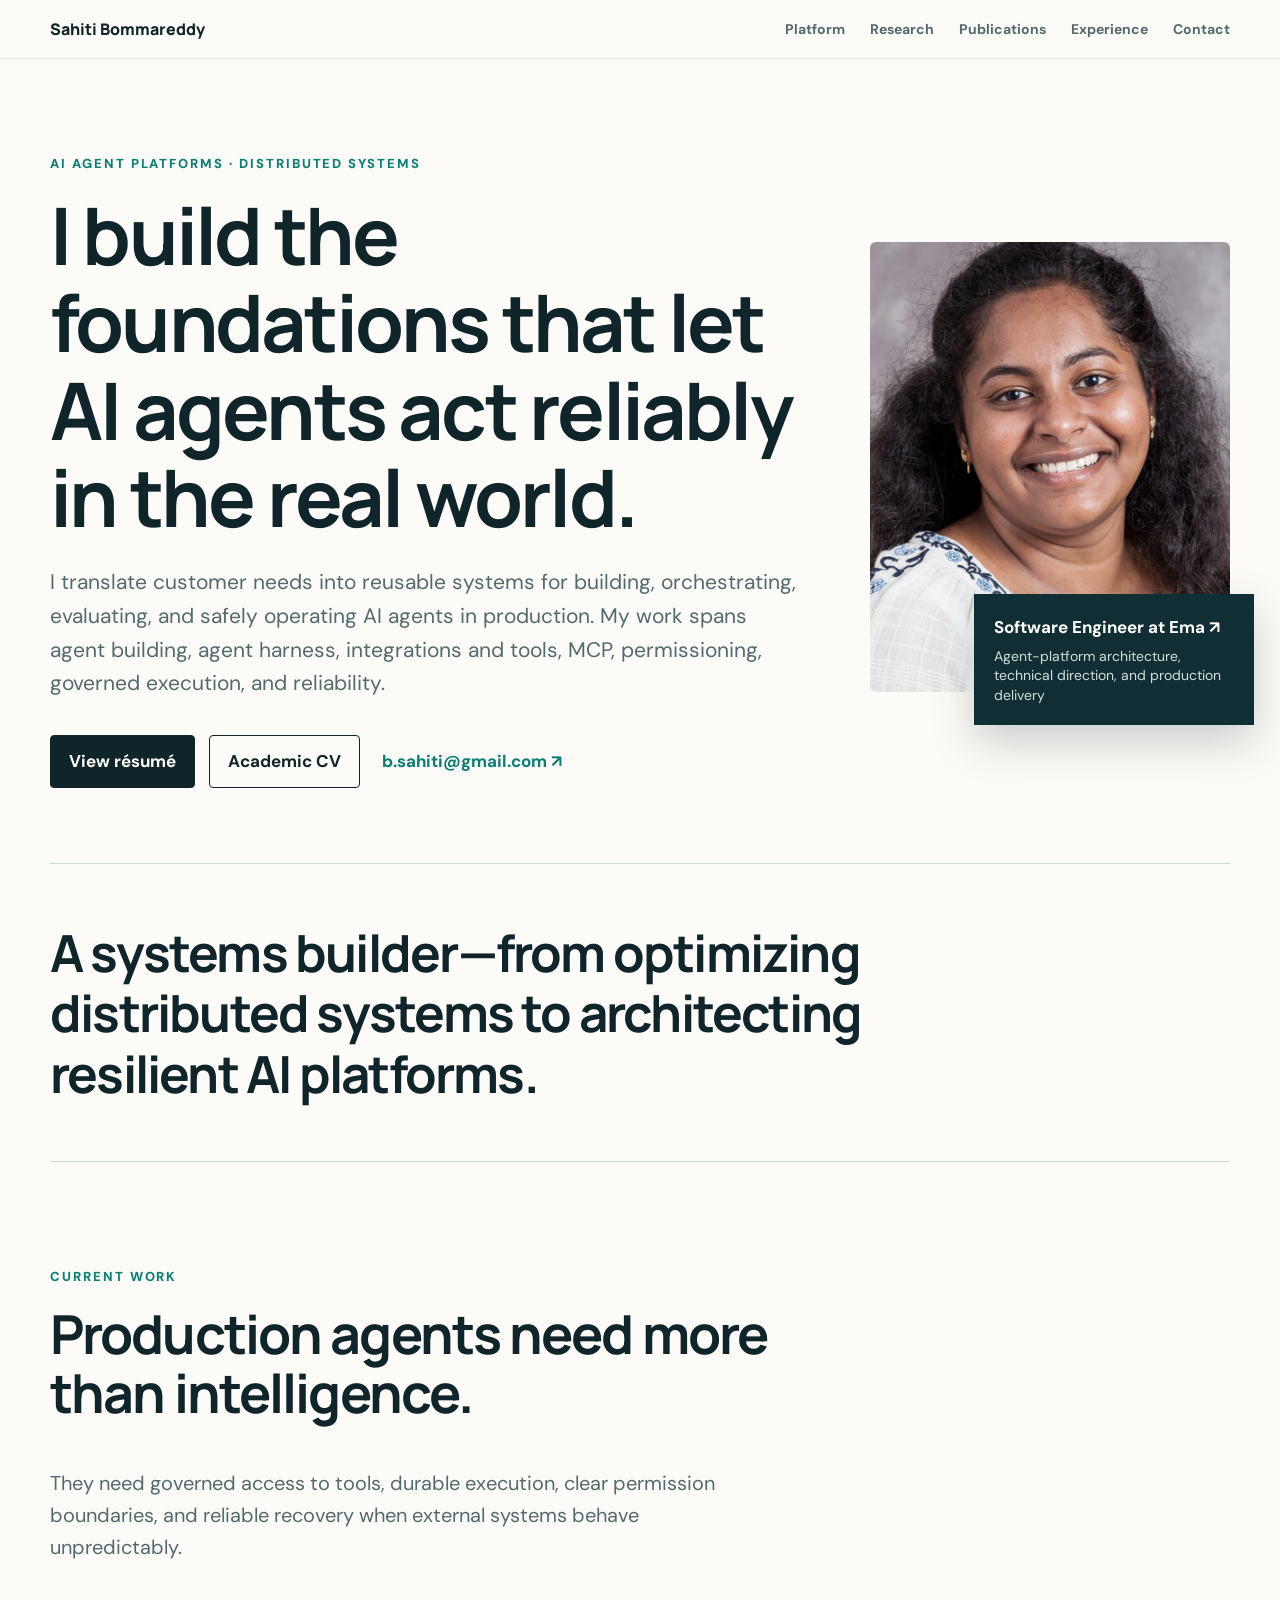
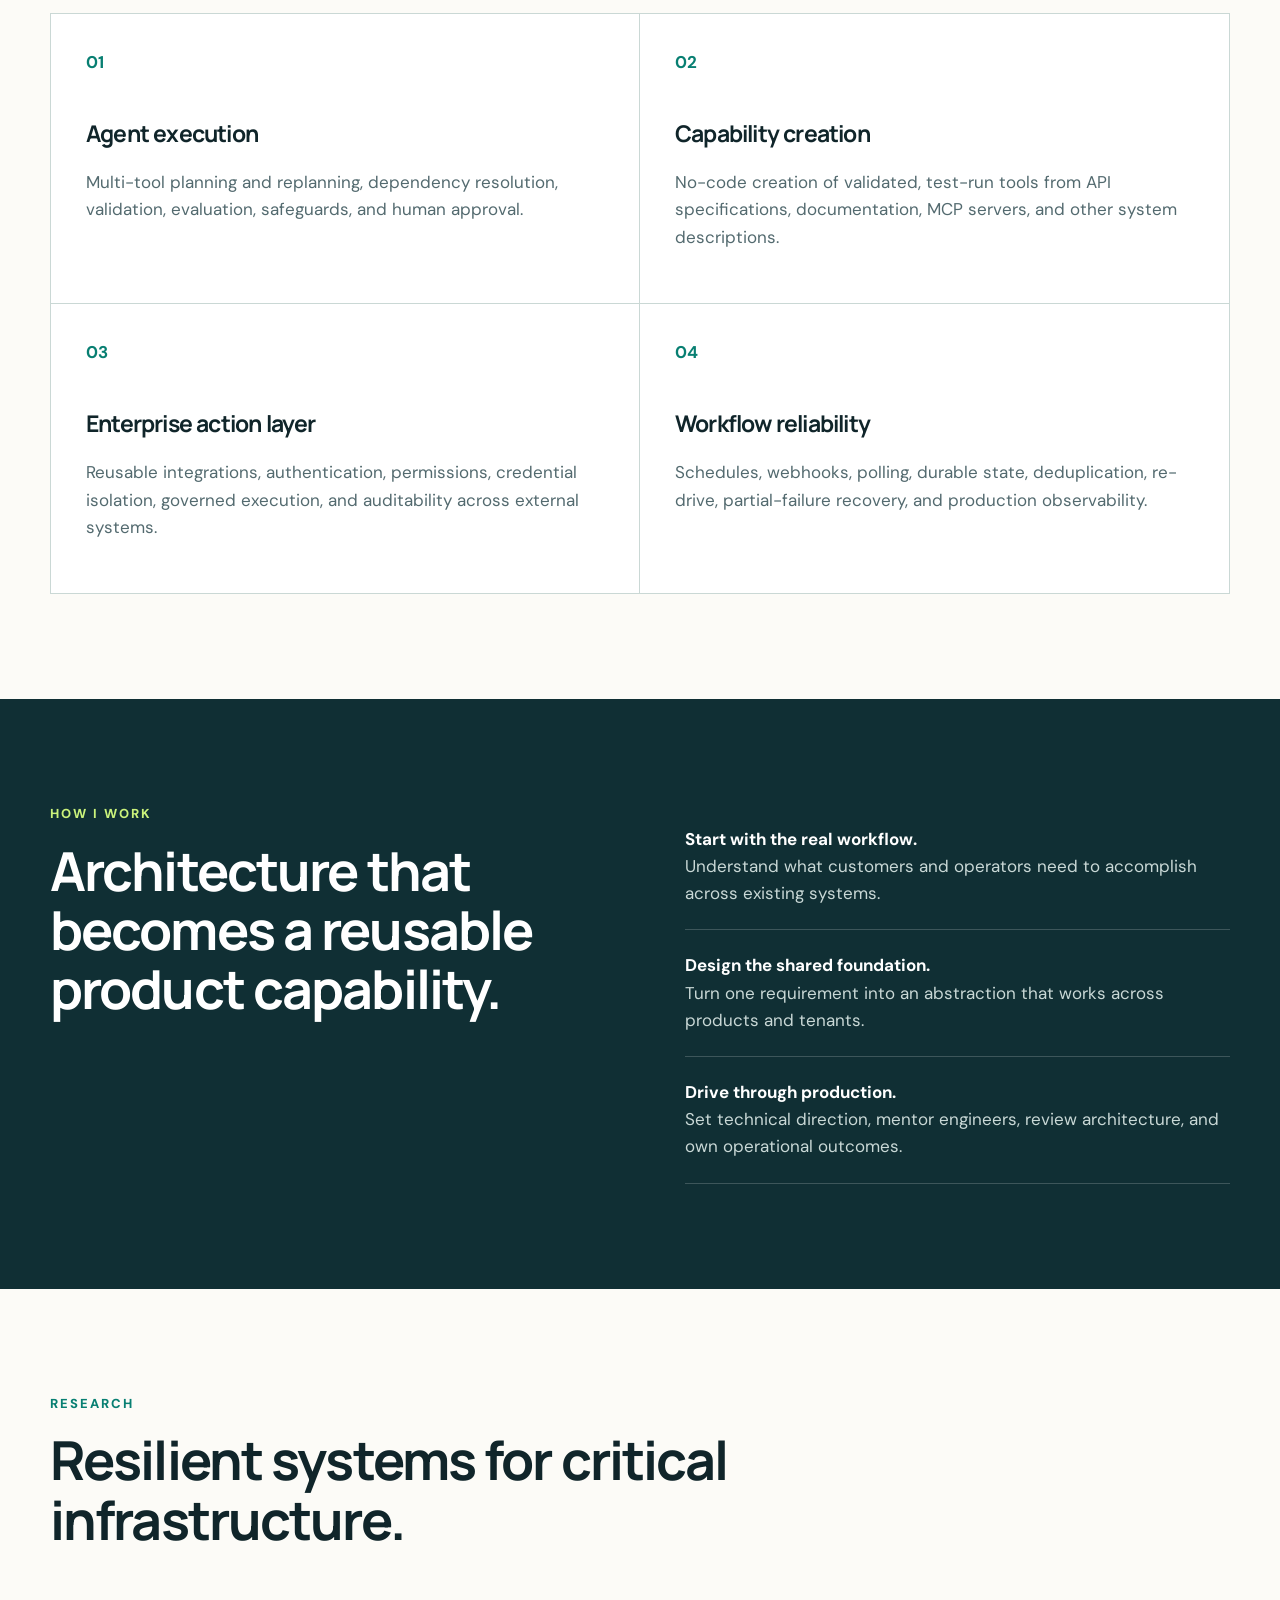
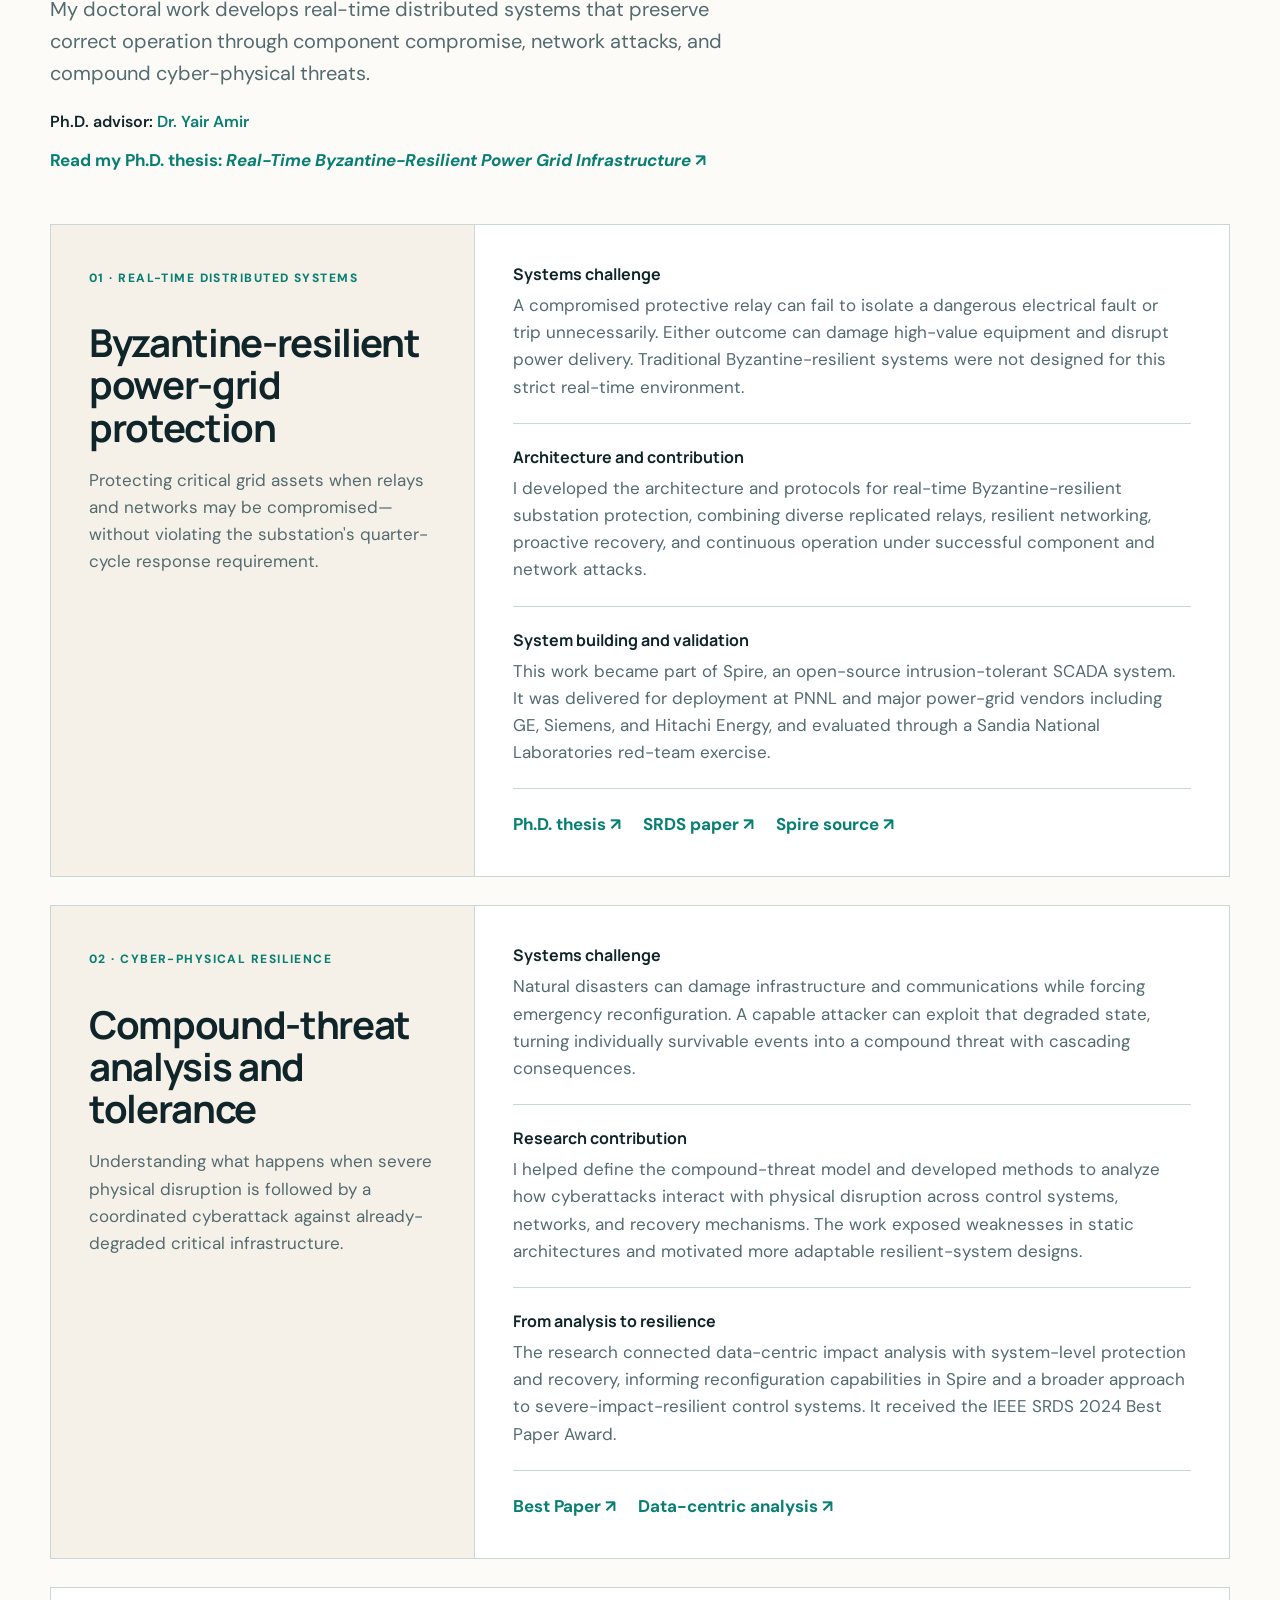
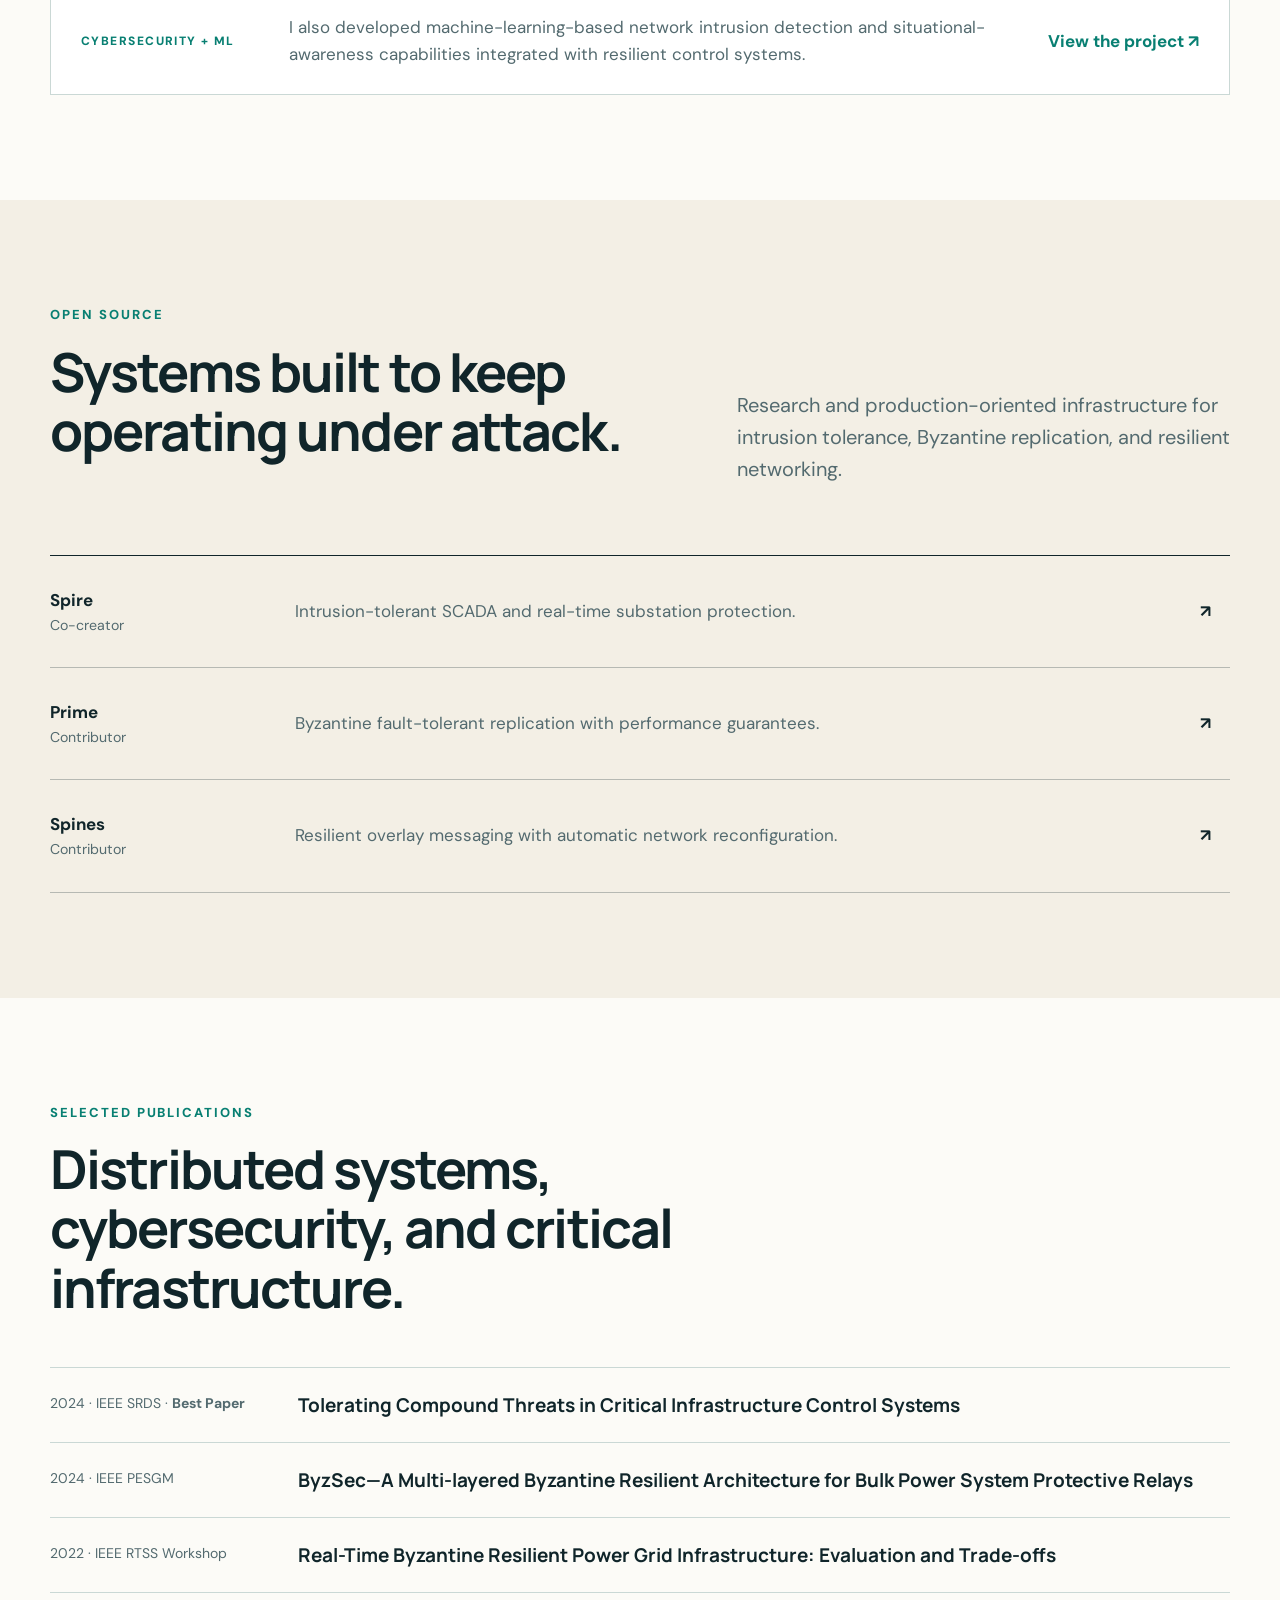
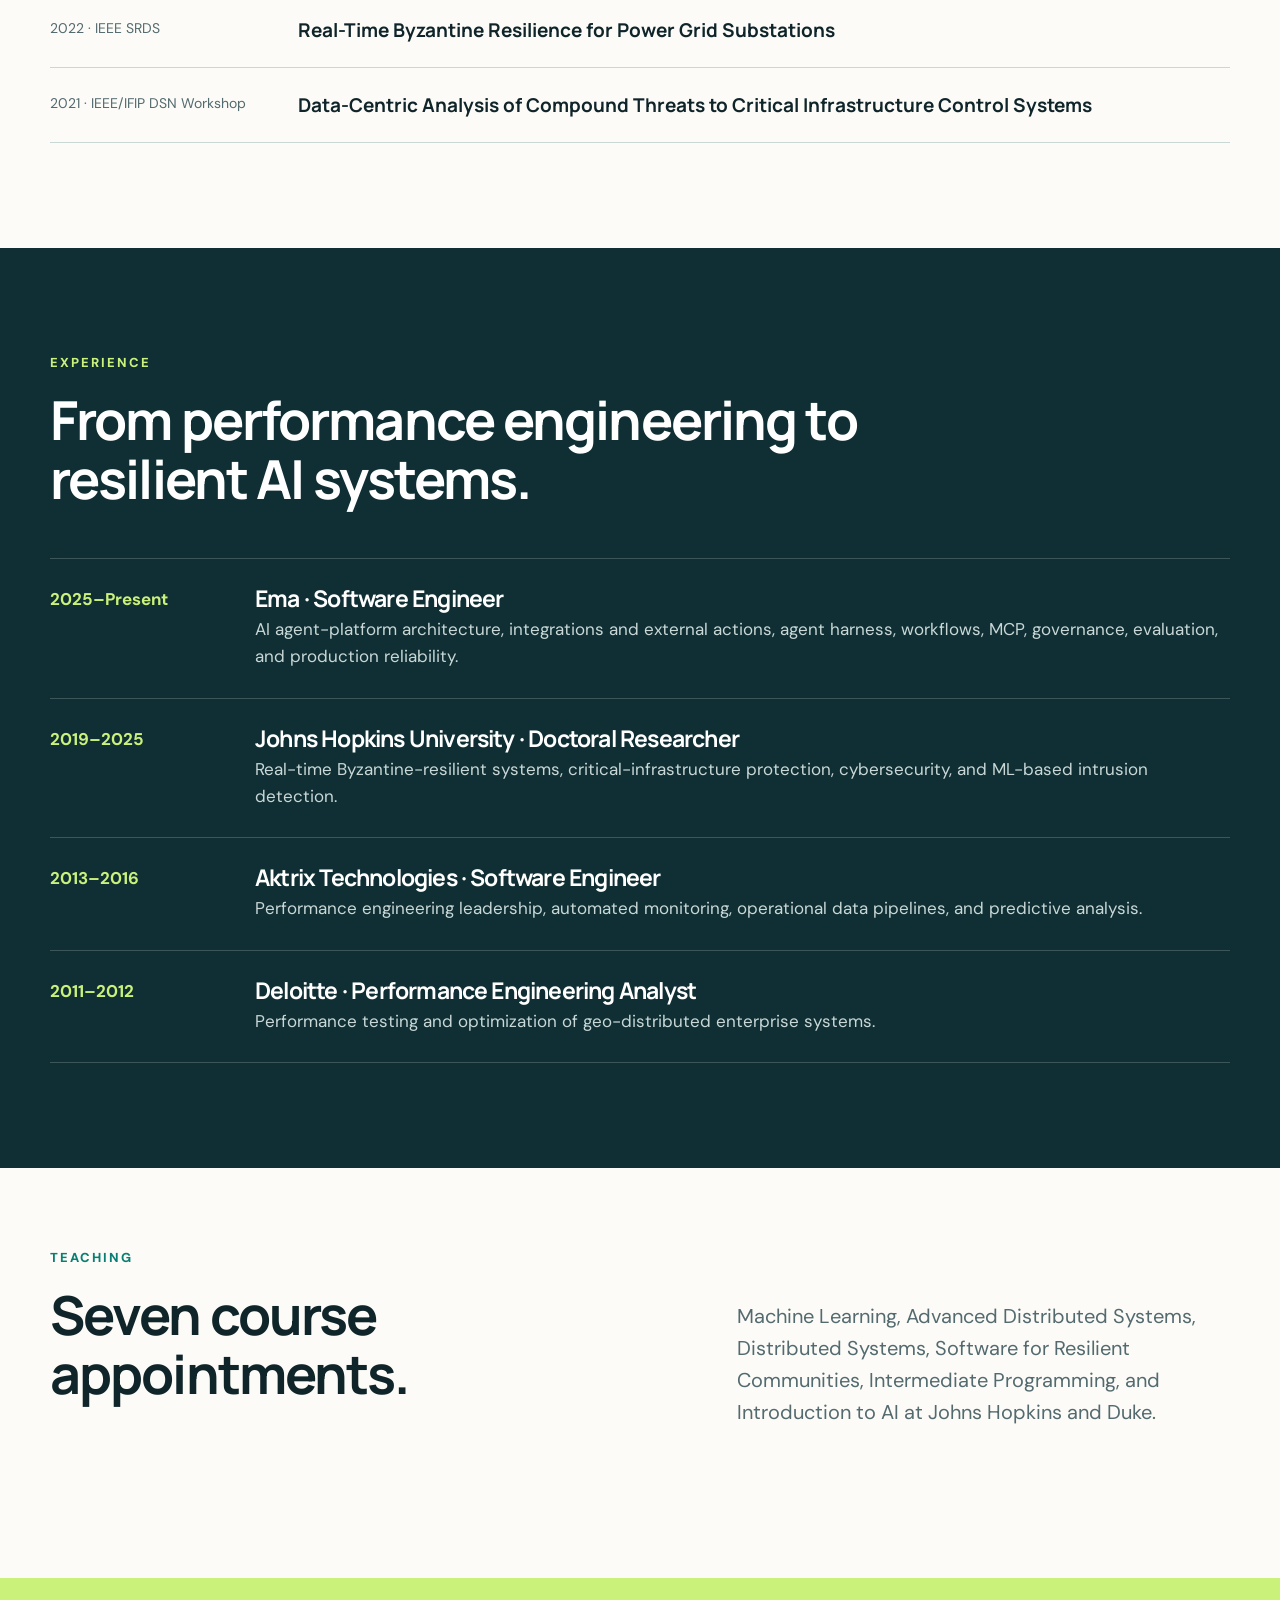
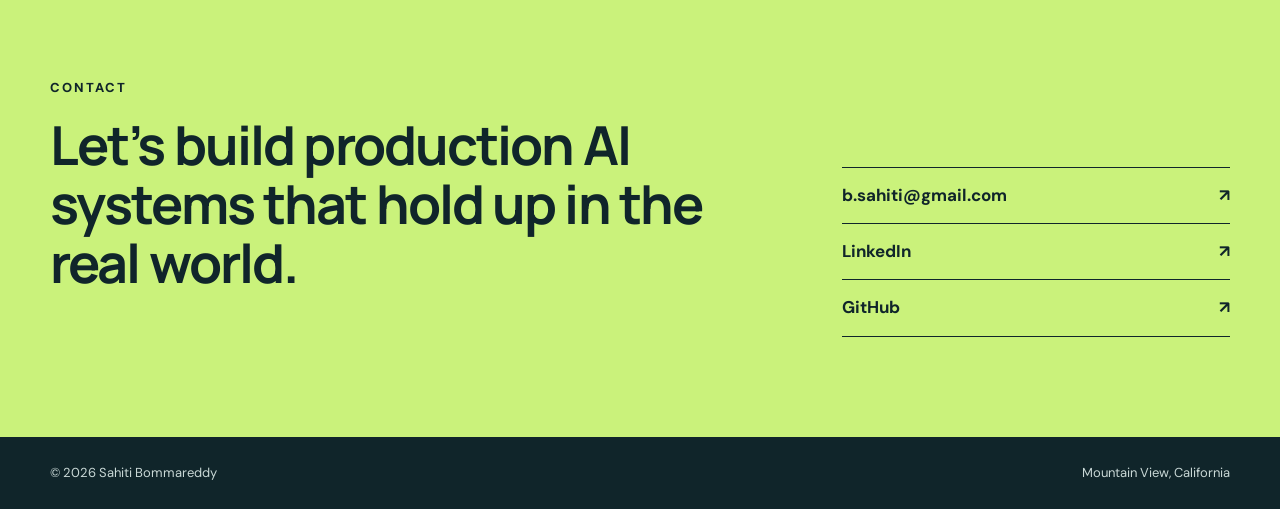
==== commit 6d1d7e3d: "Expand research case studies" ====
--- a/index.html
+++ b/index.html
@@ -65,11 +65,29 @@
 
     <section id="research" class="section shell">
       <div class="intro"><p class="eyebrow">Research</p><h2>Resilient systems for critical infrastructure.</h2><p>My doctoral work develops real-time distributed systems that preserve correct operation through component compromise, network attacks, and compound cyber-physical threats.</p><p class="advisor">Ph.D. advisor: <a href="https://www.cs.jhu.edu/~yairamir/">Dr. Yair Amir</a></p><a class="research-link" href="https://www.cs.jhu.edu/~yairamir/SahitiBommareddy_PhD_Thesis.pdf">Read my Ph.D. thesis: <em>Real-Time Byzantine-Resilient Power Grid Infrastructure</em> ↗</a></div>
-      <div class="research-cards">
-        <article><span>Real-time systems</span><h3>Byzantine-resilient power-grid protection</h3><p>Fault-tolerant replication, resilient networking, proactive recovery, and situational awareness for critical infrastructure.</p><a href="https://lab-dsn.github.io/papers/RealTime.pdf">Read the paper ↗</a></article>
-        <article><span>Cyber-physical resilience</span><h3>Compound-threat analysis and tolerance</h3><p>Methods for understanding and tolerating coordinated cyberattacks and severe physical disruption.</p><a href="https://jhu-dsn.github.io/papers/srds24_compoundThreats.pdf">Read the Best Paper ↗</a></article>
-        <article><span>Cybersecurity + ML</span><h3>Intrusion detection and situational awareness</h3><p>Machine-learning capabilities integrated with resilient control systems to detect malicious network behavior.</p></article>
+      <div class="case-studies">
+        <article class="case-study">
+          <div class="case-title"><span>01 · Real-time distributed systems</span><h3>Byzantine-resilient power-grid protection</h3><p>Protecting critical grid assets when relays and networks may be compromised—without violating the substation's quarter-cycle response requirement.</p></div>
+          <div class="case-details">
+            <section><h4>Systems challenge</h4><p>A compromised protective relay can fail to isolate a dangerous electrical fault or trip unnecessarily. Either outcome can damage high-value equipment and disrupt power delivery. Traditional Byzantine-resilient systems were not designed for this strict real-time environment.</p></section>
+            <section><h4>Architecture and contribution</h4><p>I developed the architecture and protocols for real-time Byzantine-resilient substation protection, combining diverse replicated relays, resilient networking, proactive recovery, and continuous operation under successful component and network attacks.</p></section>
+            <section><h4>System building and validation</h4><p>This work became part of Spire, an open-source intrusion-tolerant SCADA system. It was delivered for deployment at PNNL and major power-grid vendors including GE, Siemens, and Hitachi Energy, and evaluated through a Sandia National Laboratories red-team exercise.</p></section>
+            <div class="case-links"><a href="https://www.cs.jhu.edu/~yairamir/SahitiBommareddy_PhD_Thesis.pdf">Ph.D. thesis ↗</a><a href="https://lab-dsn.github.io/papers/RealTime.pdf">SRDS paper ↗</a><a href="https://github.com/spire-resilient-systems/spire">Spire source ↗</a></div>
+          </div>
+        </article>
+
+        <article class="case-study">
+          <div class="case-title"><span>02 · Cyber-physical resilience</span><h3>Compound-threat analysis and tolerance</h3><p>Understanding what happens when severe physical disruption is followed by a coordinated cyberattack against already-degraded critical infrastructure.</p></div>
+          <div class="case-details">
+            <section><h4>Systems challenge</h4><p>Natural disasters can damage infrastructure and communications while forcing emergency reconfiguration. A capable attacker can exploit that degraded state, turning individually survivable events into a compound threat with cascading consequences.</p></section>
+            <section><h4>Research contribution</h4><p>I helped define the compound-threat model and developed methods to analyze how cyberattacks interact with physical disruption across control systems, networks, and recovery mechanisms. The work exposed weaknesses in static architectures and motivated more adaptable resilient-system designs.</p></section>
+            <section><h4>From analysis to resilience</h4><p>The research connected data-centric impact analysis with system-level protection and recovery, informing reconfiguration capabilities in Spire and a broader approach to severe-impact-resilient control systems. It received the IEEE SRDS 2024 Best Paper Award.</p></section>
+            <div class="case-links"><a href="https://jhu-dsn.github.io/papers/srds24_compoundThreats.pdf">Best Paper ↗</a><a href="https://lab-dsn.github.io/papers/dcds2022.pdf">Data-centric analysis ↗</a></div>
+          </div>
+        </article>
       </div>
+
+      <aside class="ml-note"><span>Cybersecurity + ML</span><p>I also developed machine-learning-based network intrusion detection and situational-awareness capabilities integrated with resilient control systems.</p><a href="https://jhu-dsn.github.io/courses/cs717-2020/resilientPowerGrid/">View the project ↗</a></aside>
     </section>
 
     <section class="section soft">
--- a/assets/css/responsive-fixes.css
+++ b/assets/css/responsive-fixes.css
@@ -59,6 +59,96 @@
   text-decoration: underline;
 }
 
+.case-studies {
+  display: grid;
+  gap: 28px;
+}
+
+.case-study {
+  display: grid;
+  grid-template-columns: 0.72fr 1.28fr;
+  border: 1px solid var(--line);
+  background: #fff;
+}
+
+.case-title,
+.case-details {
+  padding: 38px;
+}
+
+.case-title {
+  border-right: 1px solid var(--line);
+  background: #f5f1e8;
+}
+
+.case-title > span,
+.ml-note > span {
+  color: var(--teal);
+  font-size: 12px;
+  font-weight: 800;
+  letter-spacing: 0.12em;
+  text-transform: uppercase;
+}
+
+.case-title h3 {
+  margin: 32px 0 18px;
+  font-size: clamp(27px, 3vw, 40px);
+}
+
+.case-title p,
+.case-details p,
+.ml-note p {
+  color: var(--muted);
+}
+
+.case-details section {
+  padding: 0 0 22px;
+  margin: 0 0 22px;
+  border-bottom: 1px solid var(--line);
+}
+
+.case-details h4 {
+  margin: 0 0 7px;
+  font: 700 16px "Manrope", sans-serif;
+}
+
+.case-details p {
+  margin: 0;
+}
+
+.case-links {
+  display: flex;
+  flex-wrap: wrap;
+  gap: 10px 22px;
+}
+
+.case-links a,
+.ml-note a {
+  color: var(--teal);
+  font-weight: 700;
+  text-decoration: none;
+}
+
+.case-links a:hover,
+.ml-note a:hover {
+  text-decoration: underline;
+}
+
+.ml-note {
+  display: grid;
+  grid-template-columns: 180px 1fr auto;
+  gap: 28px;
+  align-items: center;
+  margin-top: 28px;
+  padding: 26px 30px;
+  border: 1px solid var(--line);
+  background: #fff;
+}
+
+.ml-note p {
+  margin: 0;
+}
+
 .research-link:hover {
   text-decoration: underline;
 }
@@ -71,6 +161,20 @@
   .hero > div,
   .portrait {
     min-width: 0;
+  }
+
+  .case-study {
+    grid-template-columns: 1fr;
+  }
+
+  .case-title {
+    border-right: 0;
+    border-bottom: 1px solid var(--line);
+  }
+
+  .ml-note {
+    grid-template-columns: 1fr;
+    gap: 10px;
   }
 }
 
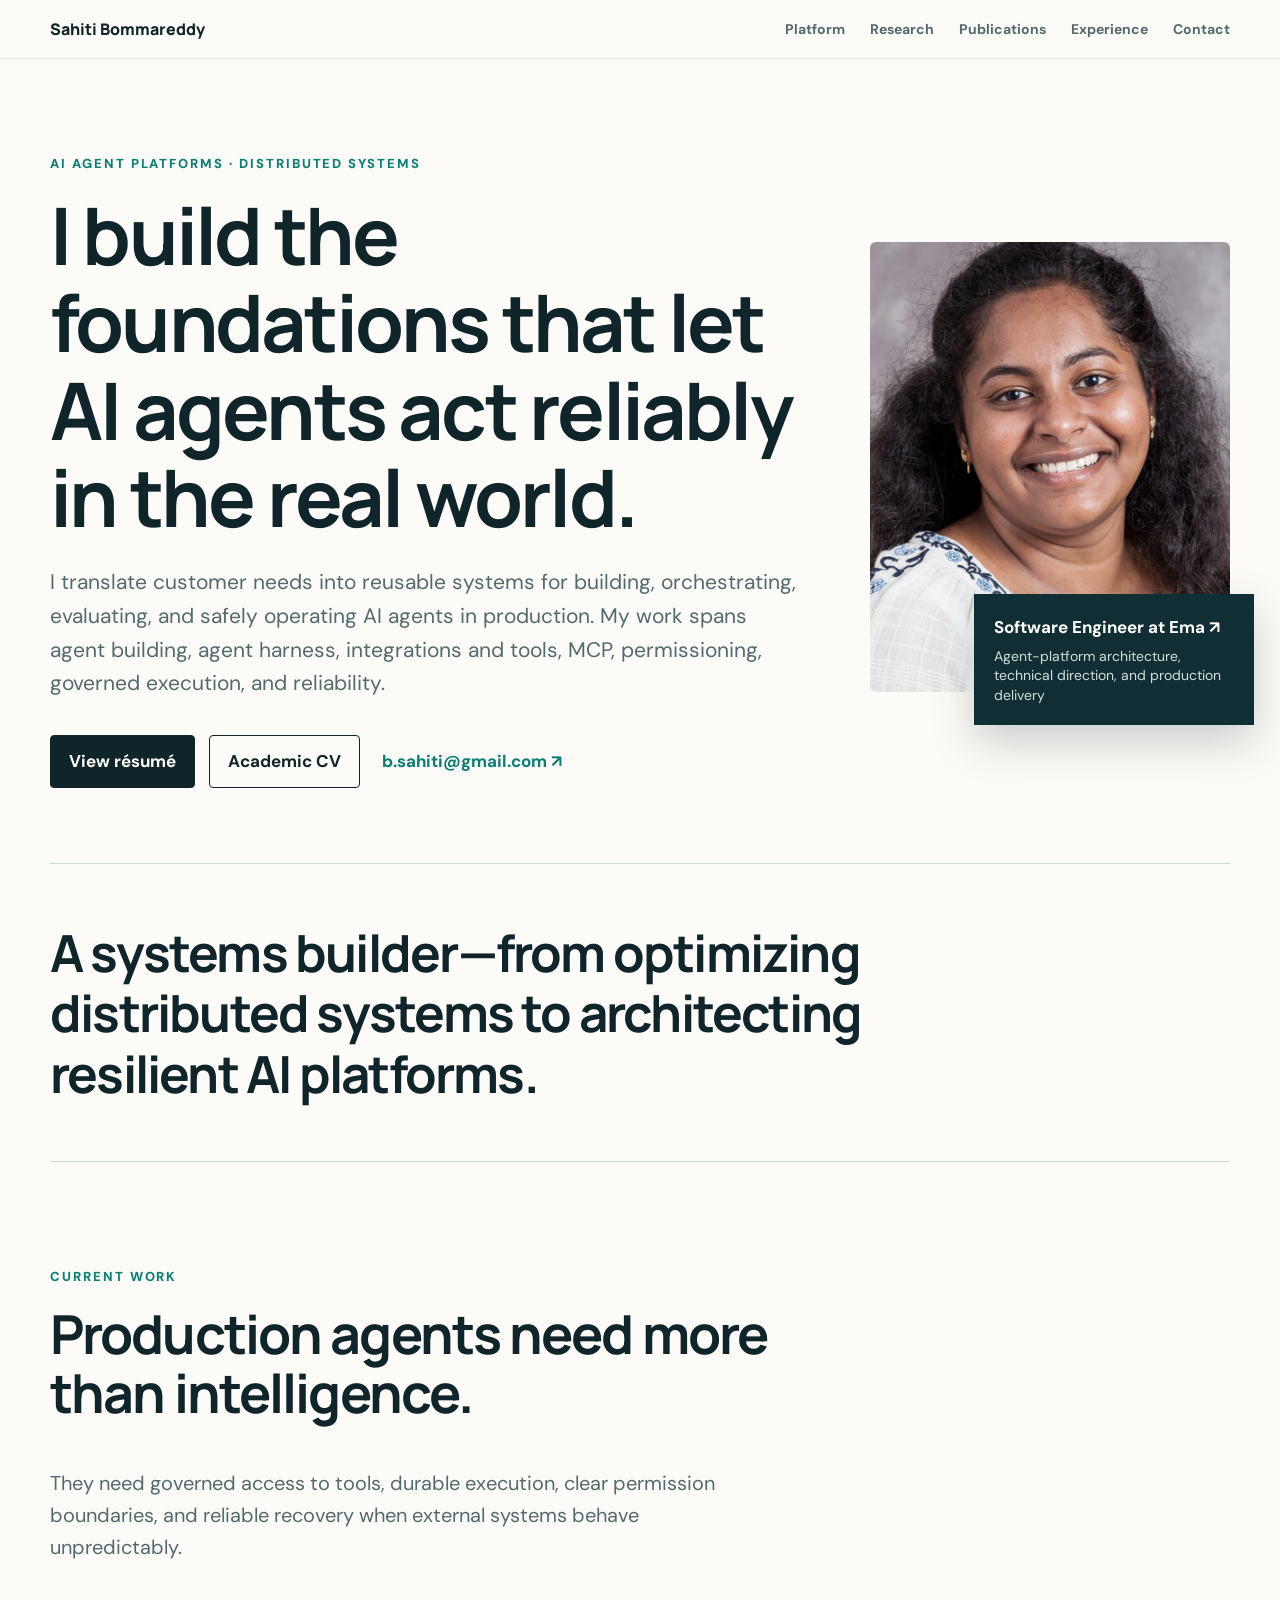
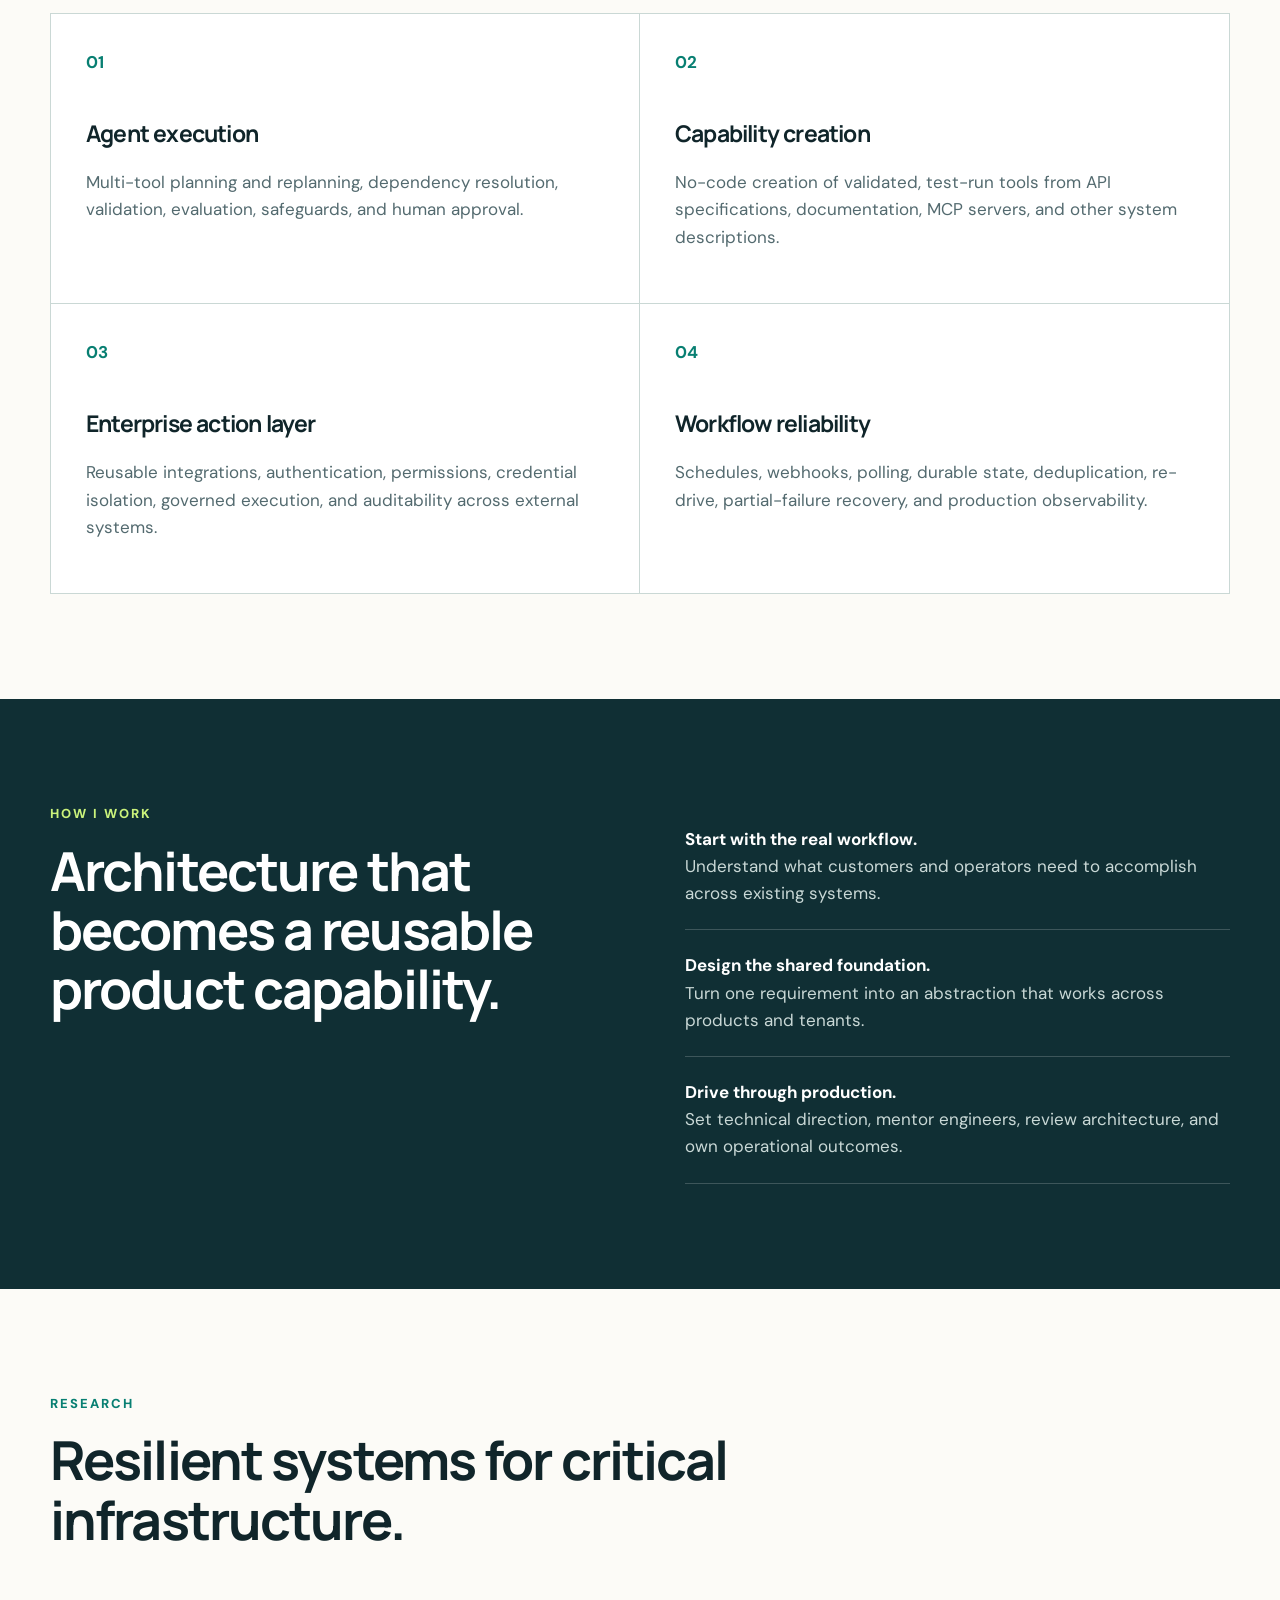
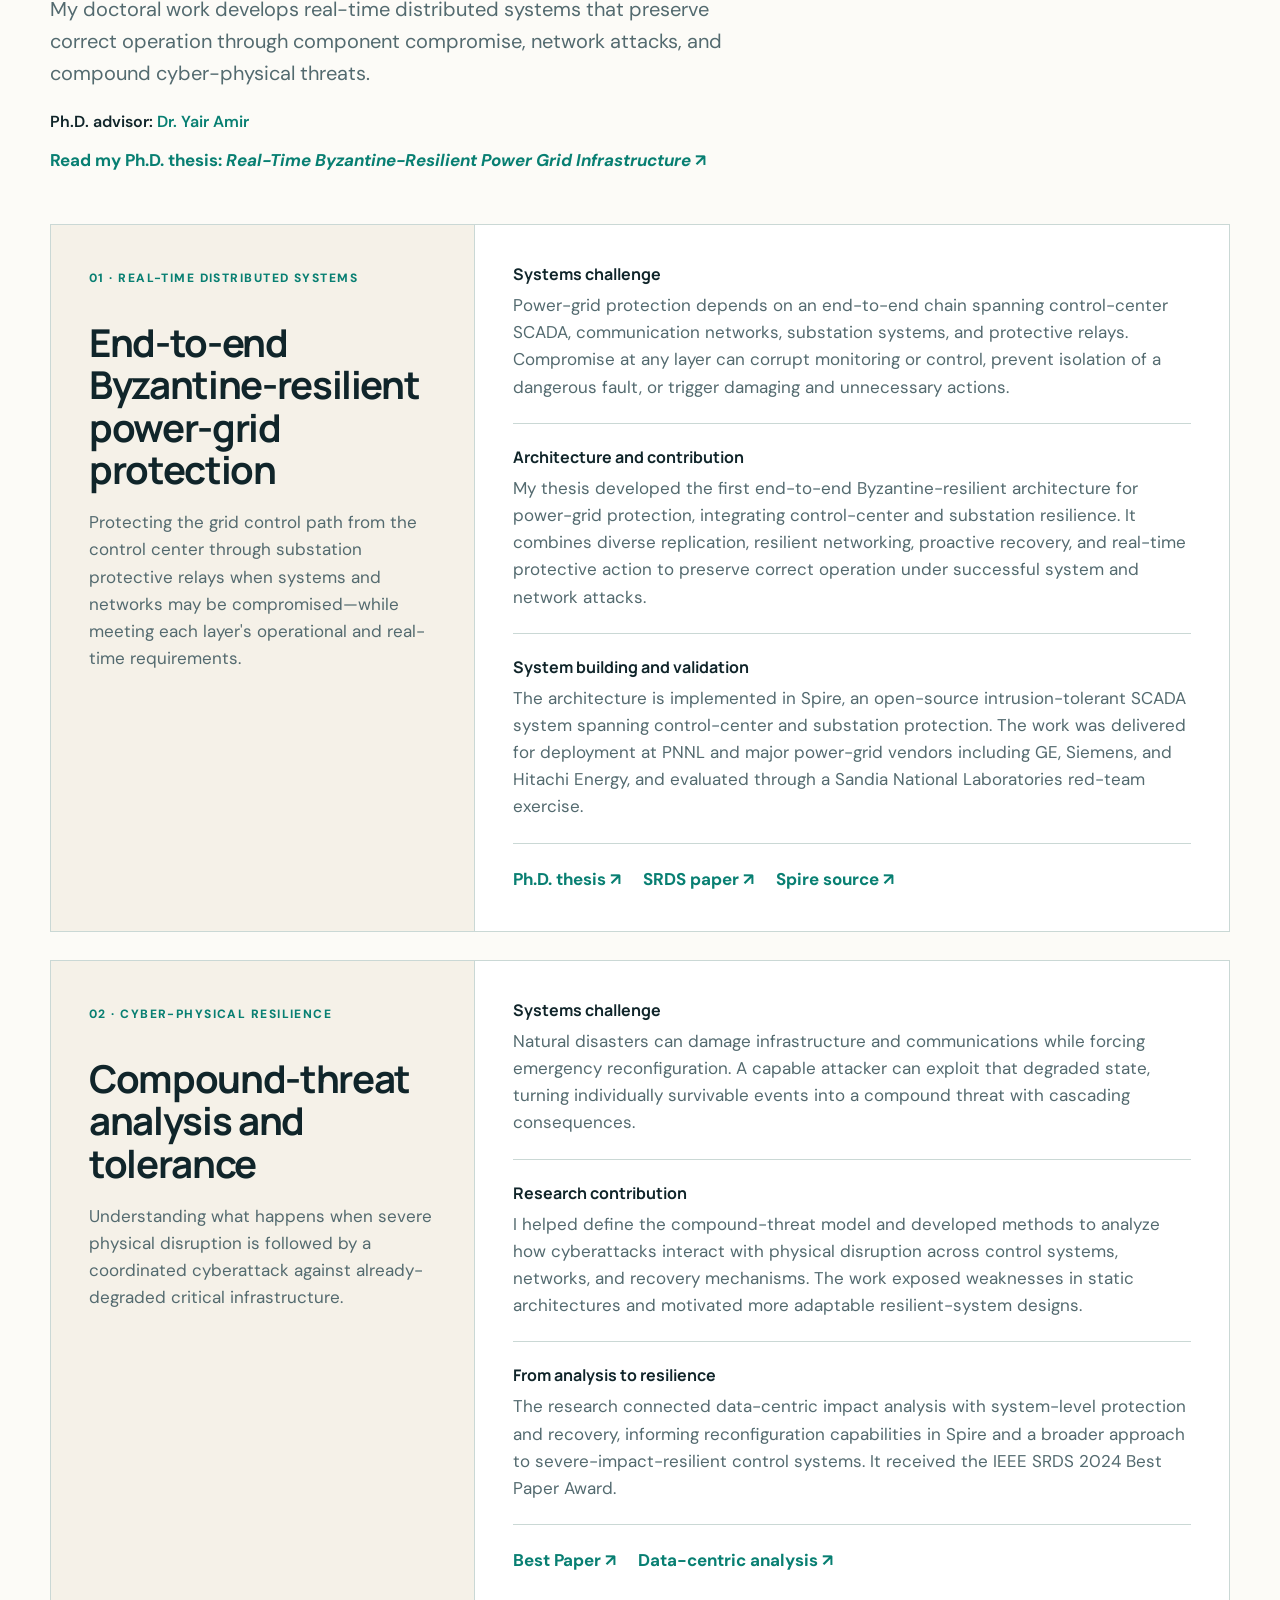
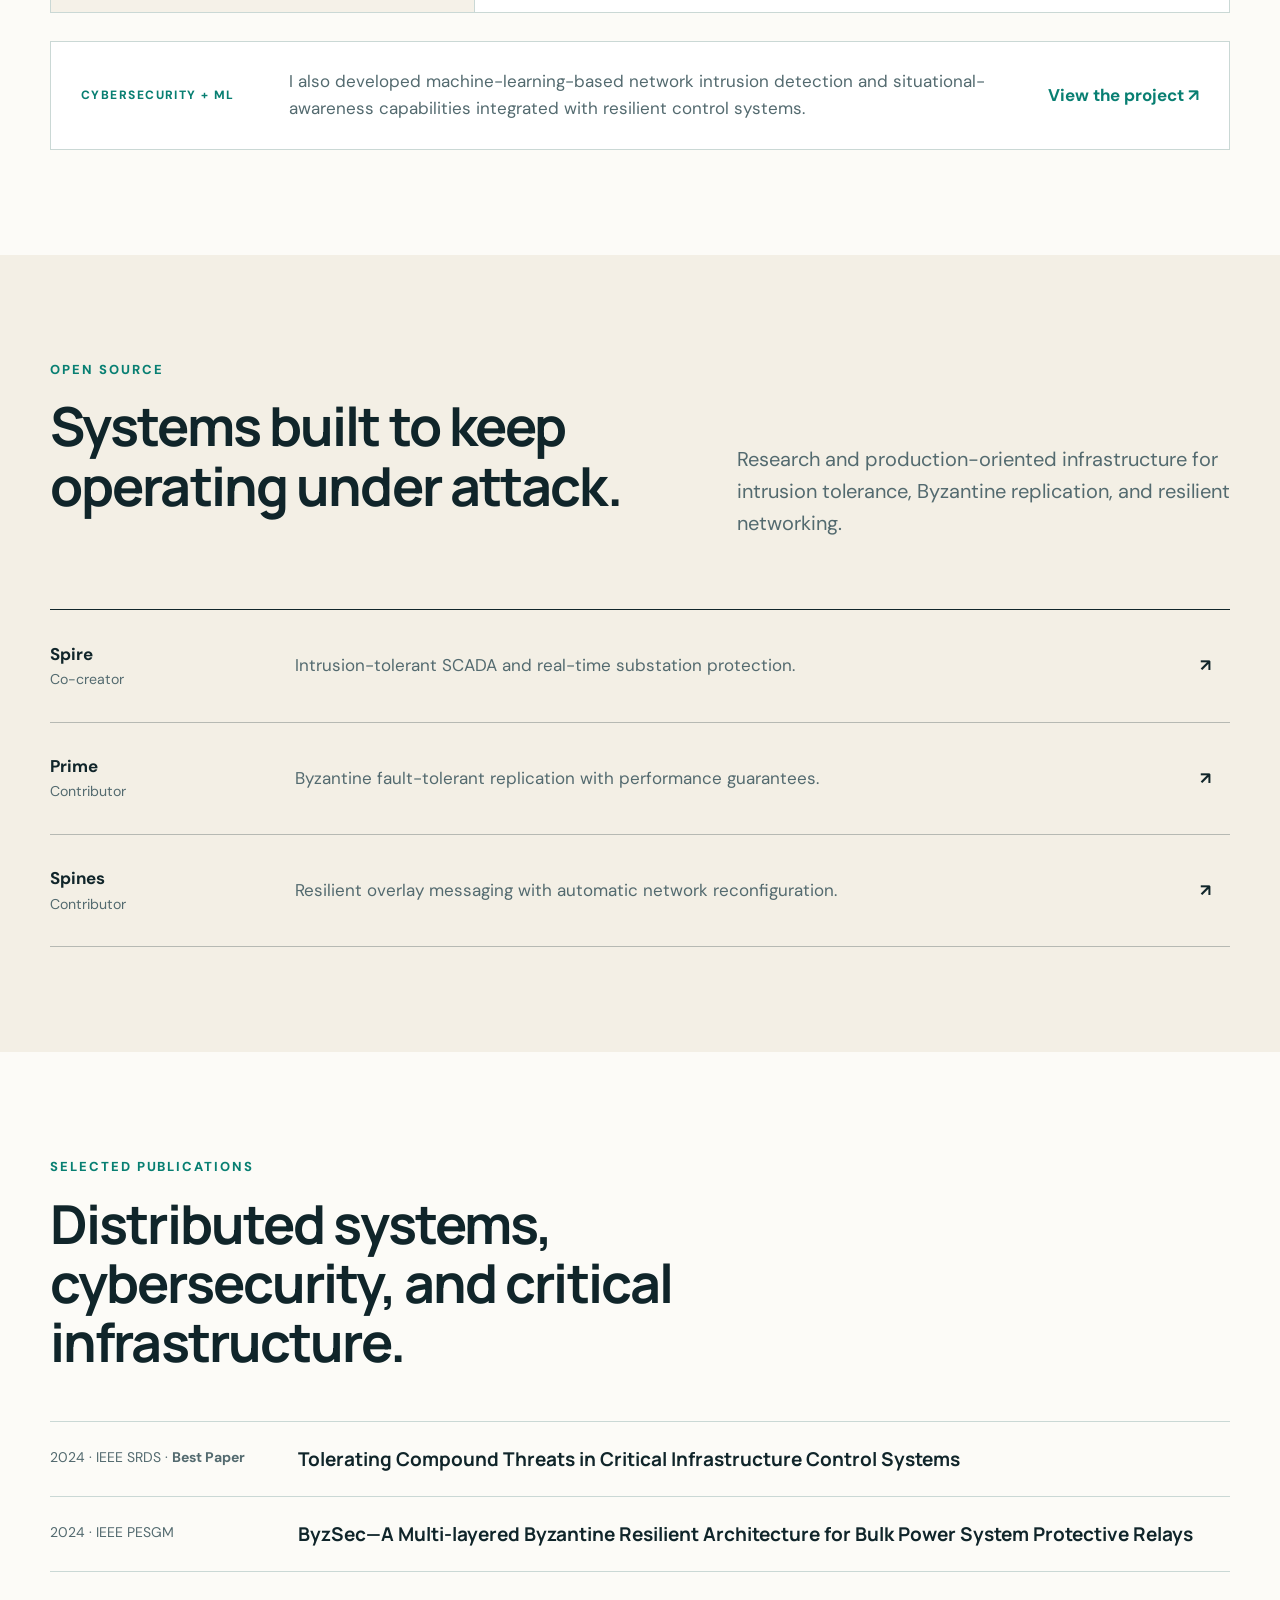
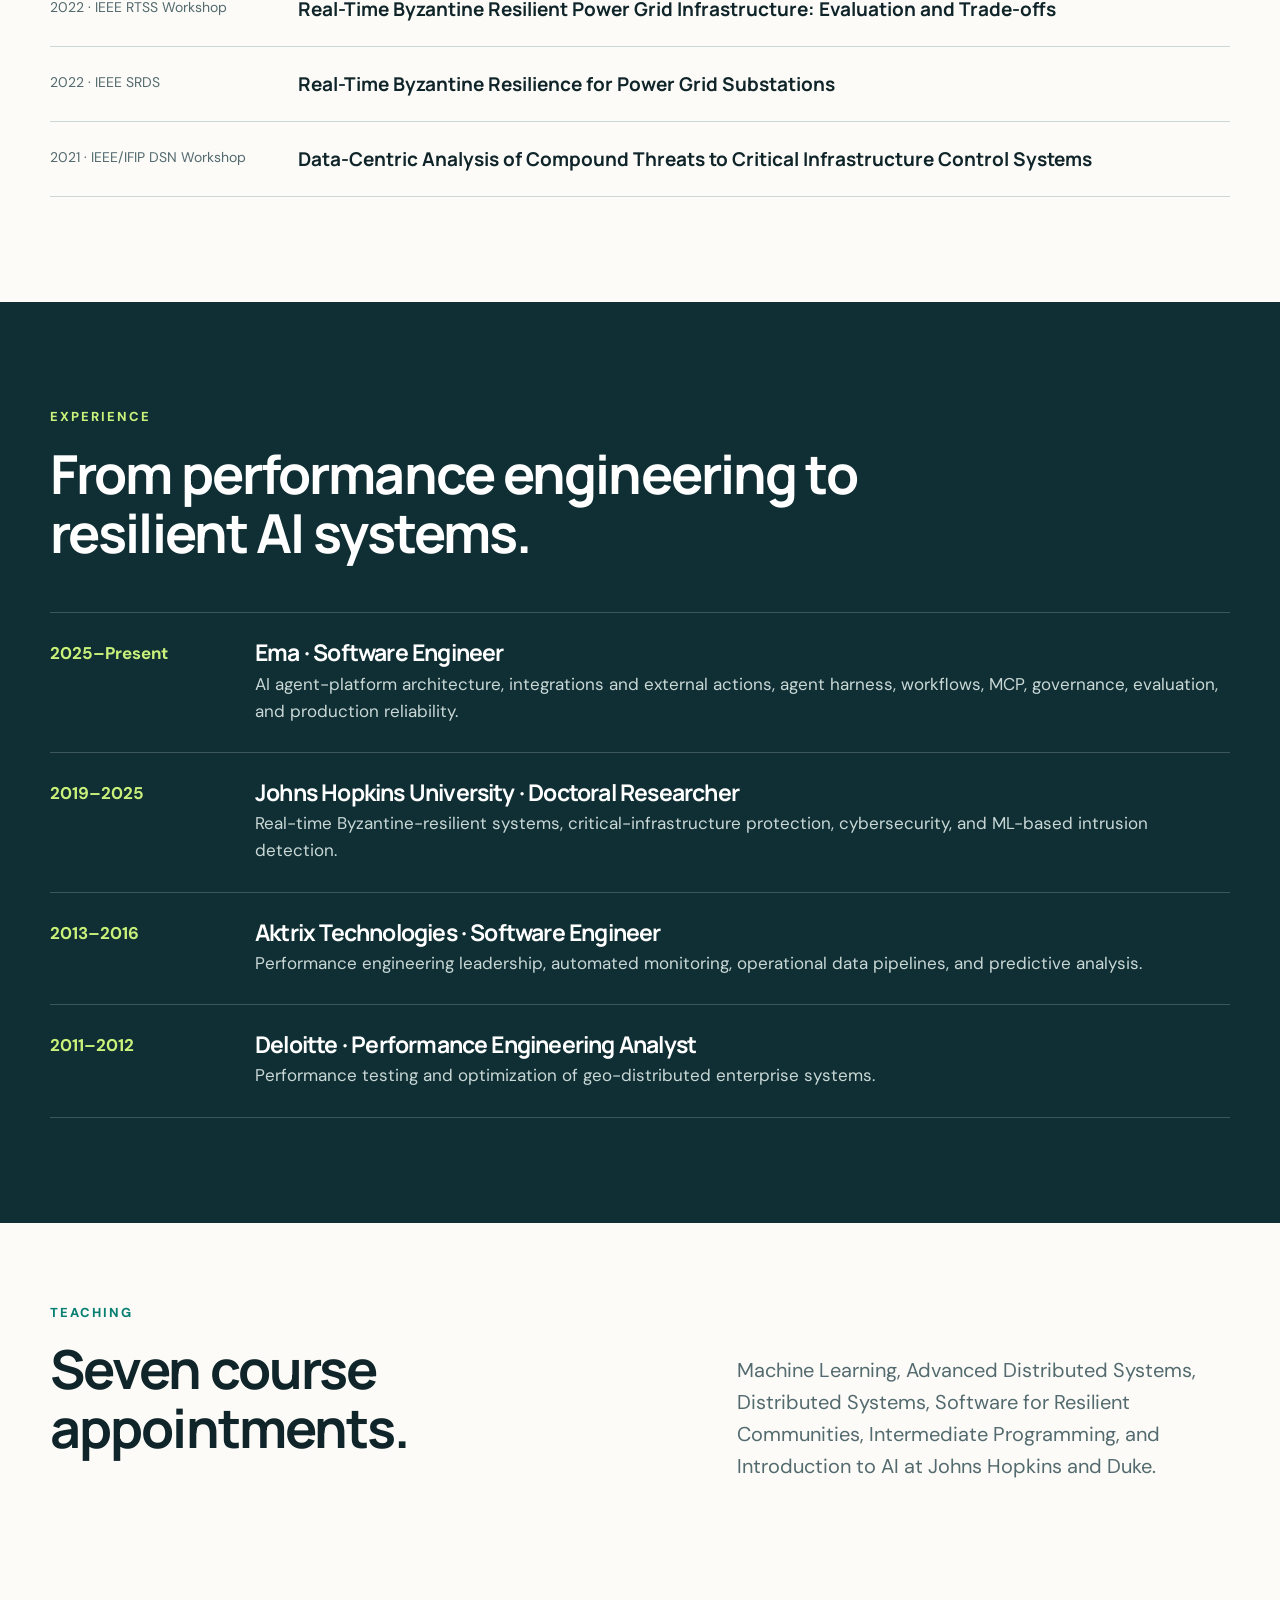
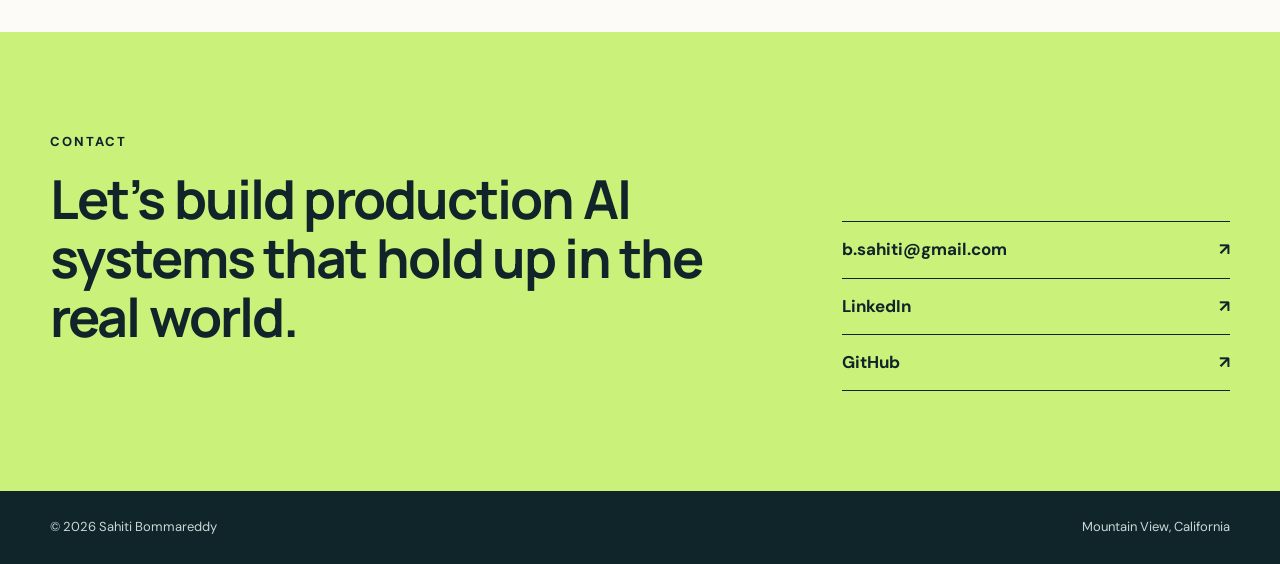
==== commit 34f9a382: "Correct end-to-end grid resilience case study" ====
--- a/index.html
+++ b/index.html
@@ -67,11 +67,11 @@
       <div class="intro"><p class="eyebrow">Research</p><h2>Resilient systems for critical infrastructure.</h2><p>My doctoral work develops real-time distributed systems that preserve correct operation through component compromise, network attacks, and compound cyber-physical threats.</p><p class="advisor">Ph.D. advisor: <a href="https://www.cs.jhu.edu/~yairamir/">Dr. Yair Amir</a></p><a class="research-link" href="https://www.cs.jhu.edu/~yairamir/SahitiBommareddy_PhD_Thesis.pdf">Read my Ph.D. thesis: <em>Real-Time Byzantine-Resilient Power Grid Infrastructure</em> ↗</a></div>
       <div class="case-studies">
         <article class="case-study">
-          <div class="case-title"><span>01 · Real-time distributed systems</span><h3>Byzantine-resilient power-grid protection</h3><p>Protecting critical grid assets when relays and networks may be compromised—without violating the substation's quarter-cycle response requirement.</p></div>
+          <div class="case-title"><span>01 · Real-time distributed systems</span><h3>End-to-end Byzantine-resilient power-grid protection</h3><p>Protecting the grid control path from the control center through substation protective relays when systems and networks may be compromised—while meeting each layer's operational and real-time requirements.</p></div>
           <div class="case-details">
-            <section><h4>Systems challenge</h4><p>A compromised protective relay can fail to isolate a dangerous electrical fault or trip unnecessarily. Either outcome can damage high-value equipment and disrupt power delivery. Traditional Byzantine-resilient systems were not designed for this strict real-time environment.</p></section>
-            <section><h4>Architecture and contribution</h4><p>I developed the architecture and protocols for real-time Byzantine-resilient substation protection, combining diverse replicated relays, resilient networking, proactive recovery, and continuous operation under successful component and network attacks.</p></section>
-            <section><h4>System building and validation</h4><p>This work became part of Spire, an open-source intrusion-tolerant SCADA system. It was delivered for deployment at PNNL and major power-grid vendors including GE, Siemens, and Hitachi Energy, and evaluated through a Sandia National Laboratories red-team exercise.</p></section>
+            <section><h4>Systems challenge</h4><p>Power-grid protection depends on an end-to-end chain spanning control-center SCADA, communication networks, substation systems, and protective relays. Compromise at any layer can corrupt monitoring or control, prevent isolation of a dangerous fault, or trigger damaging and unnecessary actions.</p></section>
+            <section><h4>Architecture and contribution</h4><p>My thesis developed the first end-to-end Byzantine-resilient architecture for power-grid protection, integrating control-center and substation resilience. It combines diverse replication, resilient networking, proactive recovery, and real-time protective action to preserve correct operation under successful system and network attacks.</p></section>
+            <section><h4>System building and validation</h4><p>The architecture is implemented in Spire, an open-source intrusion-tolerant SCADA system spanning control-center and substation protection. The work was delivered for deployment at PNNL and major power-grid vendors including GE, Siemens, and Hitachi Energy, and evaluated through a Sandia National Laboratories red-team exercise.</p></section>
             <div class="case-links"><a href="https://www.cs.jhu.edu/~yairamir/SahitiBommareddy_PhD_Thesis.pdf">Ph.D. thesis ↗</a><a href="https://lab-dsn.github.io/papers/RealTime.pdf">SRDS paper ↗</a><a href="https://github.com/spire-resilient-systems/spire">Spire source ↗</a></div>
           </div>
         </article>
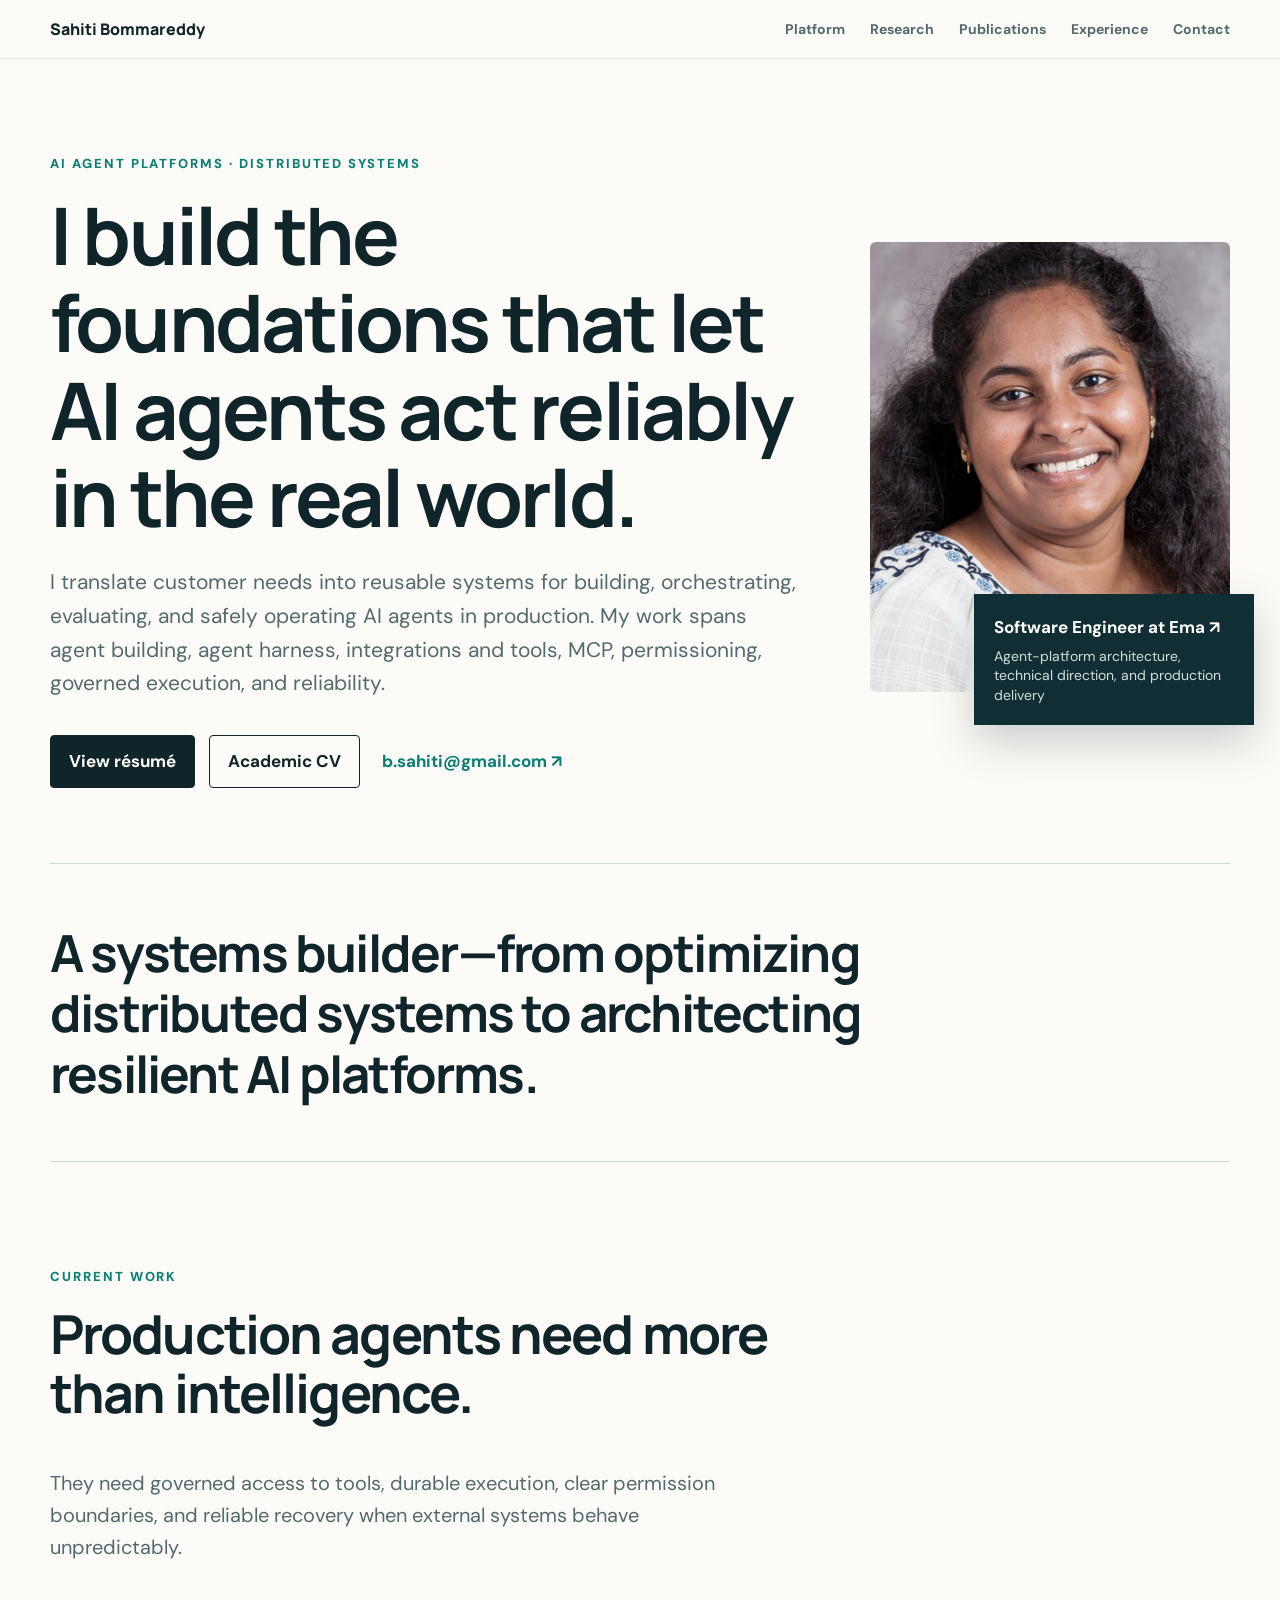
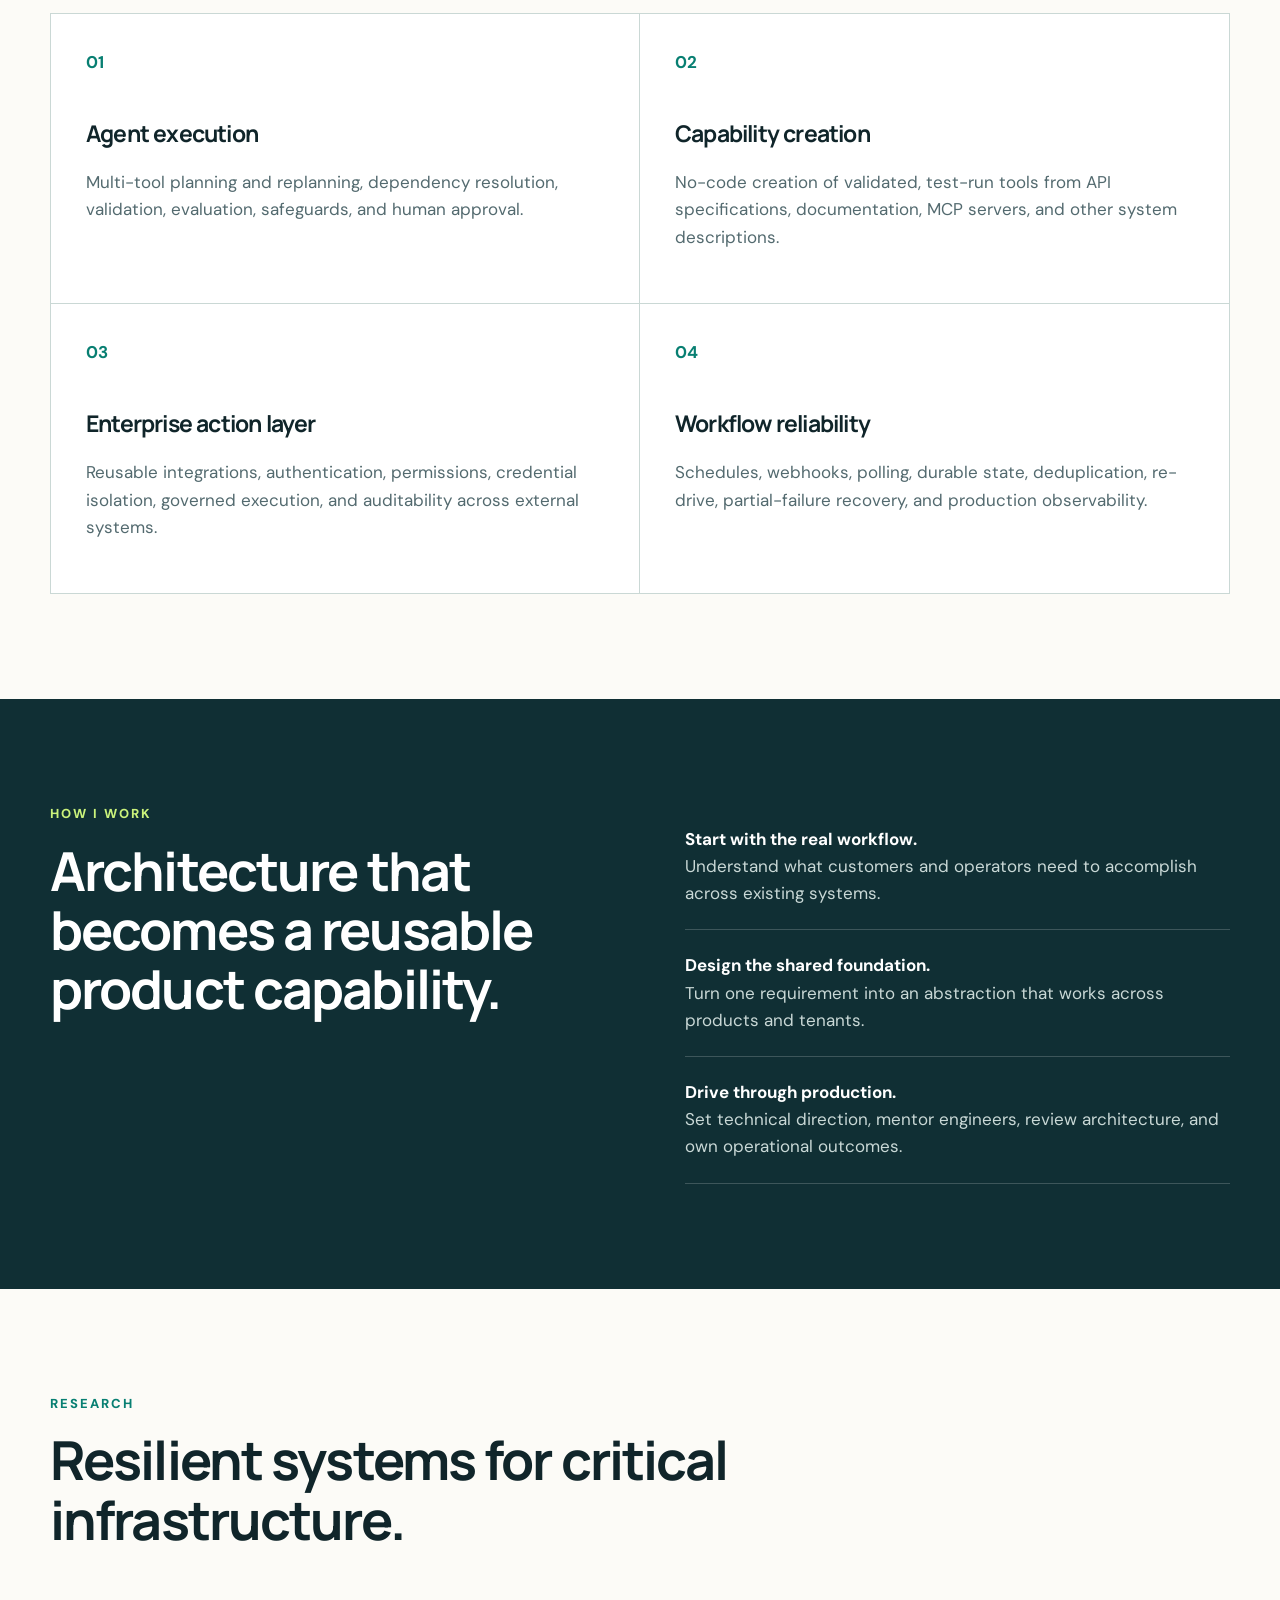
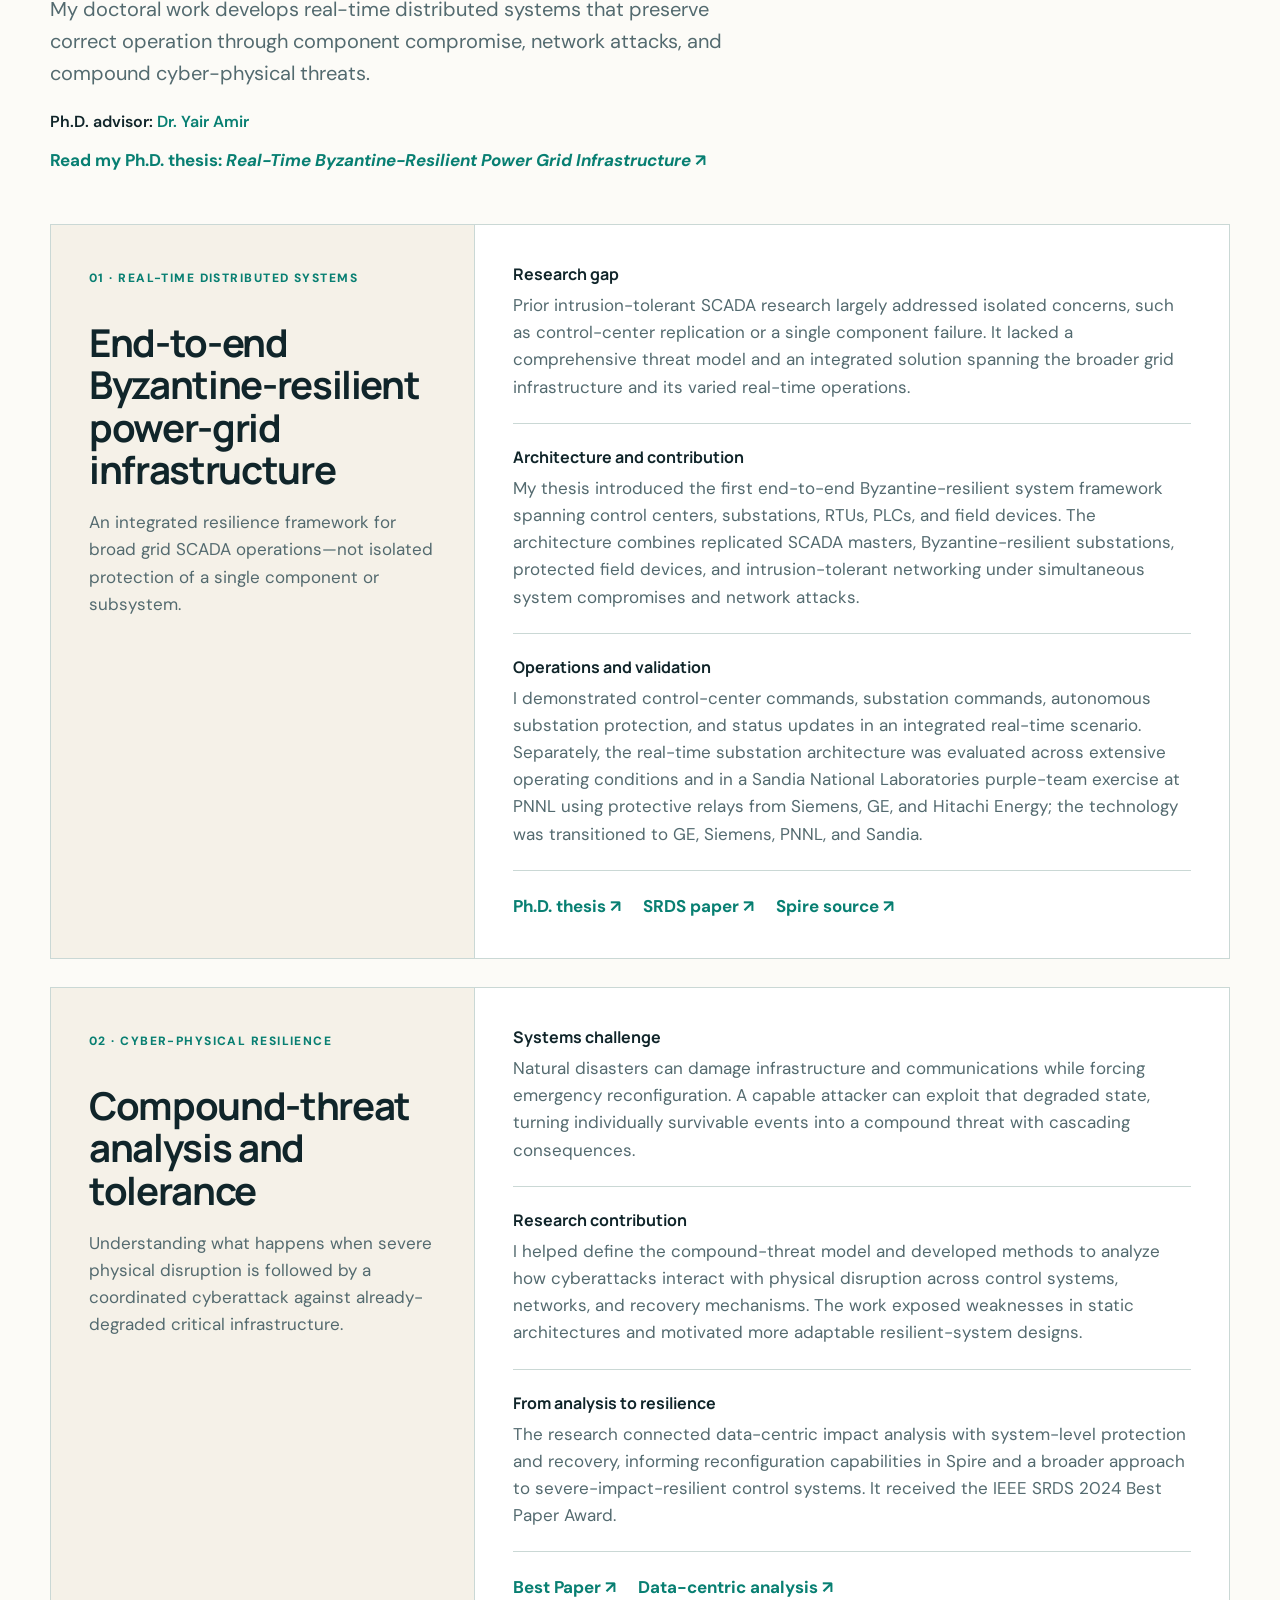
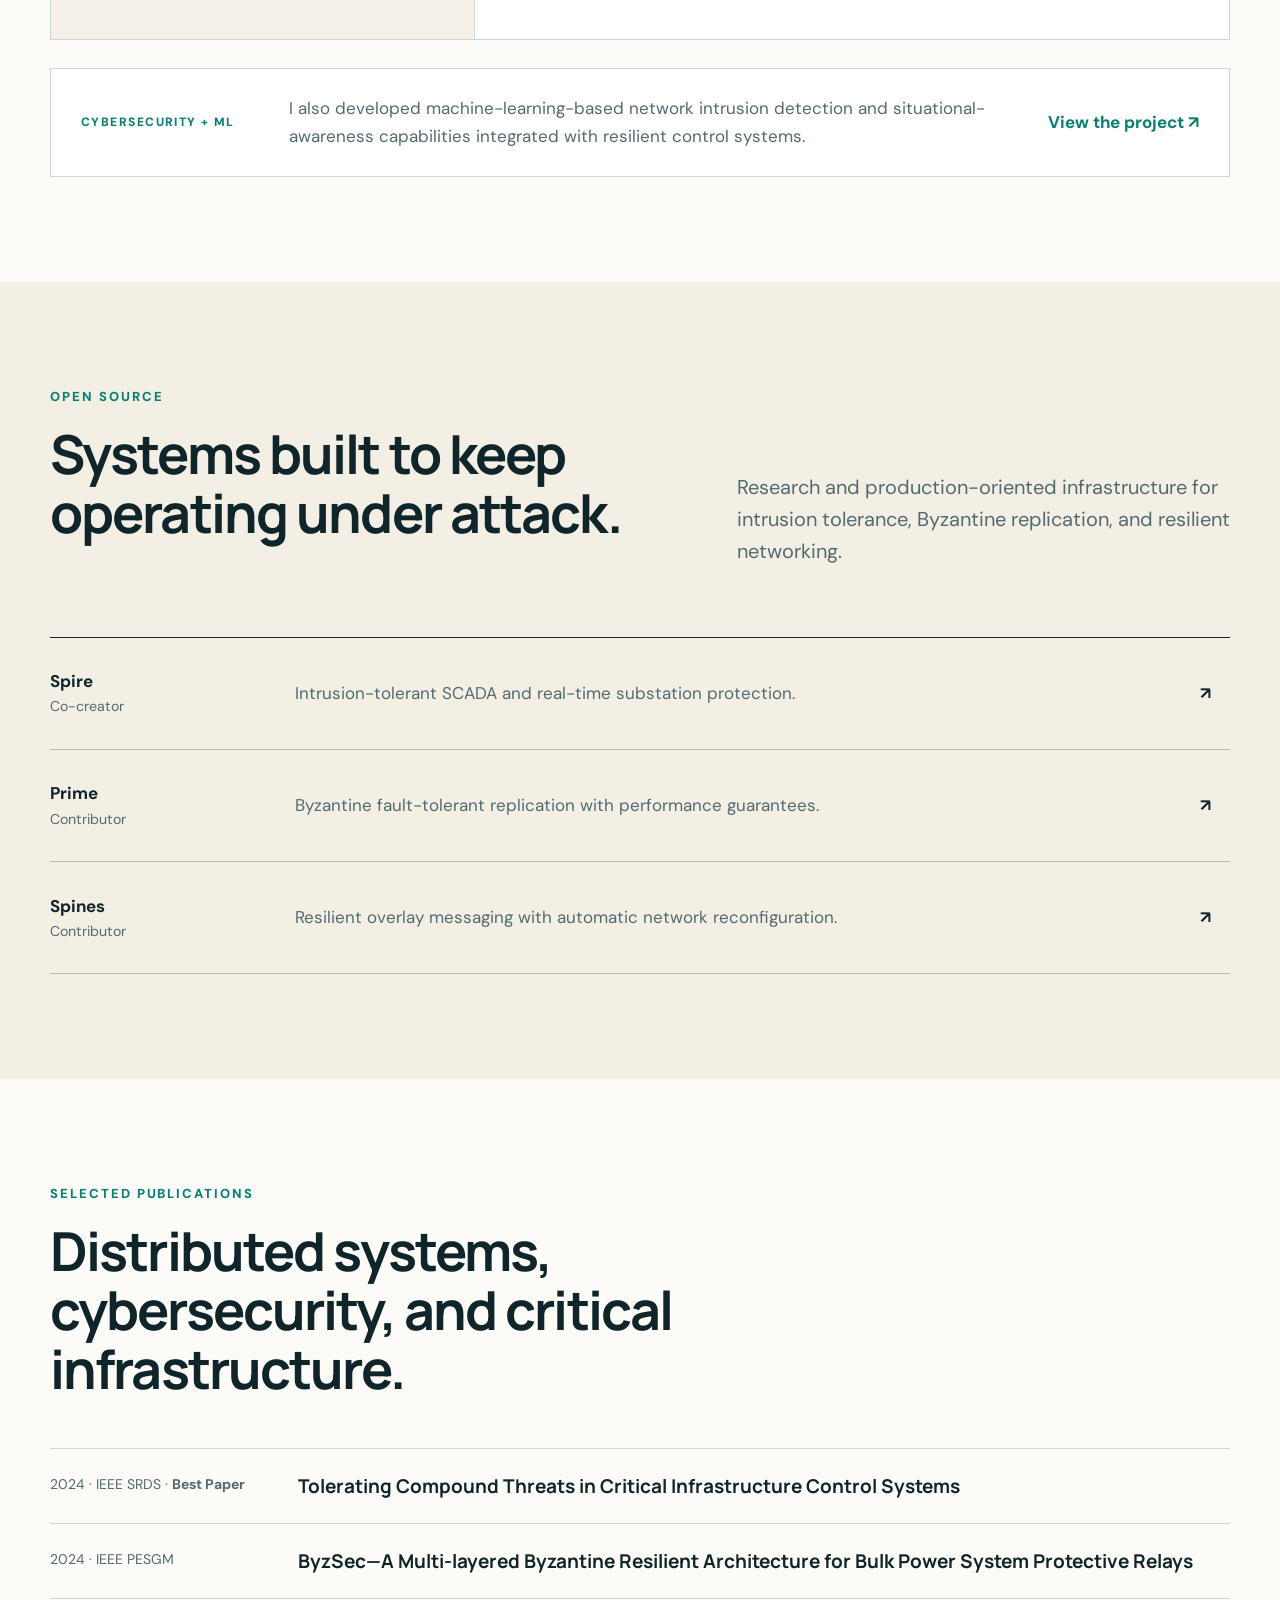
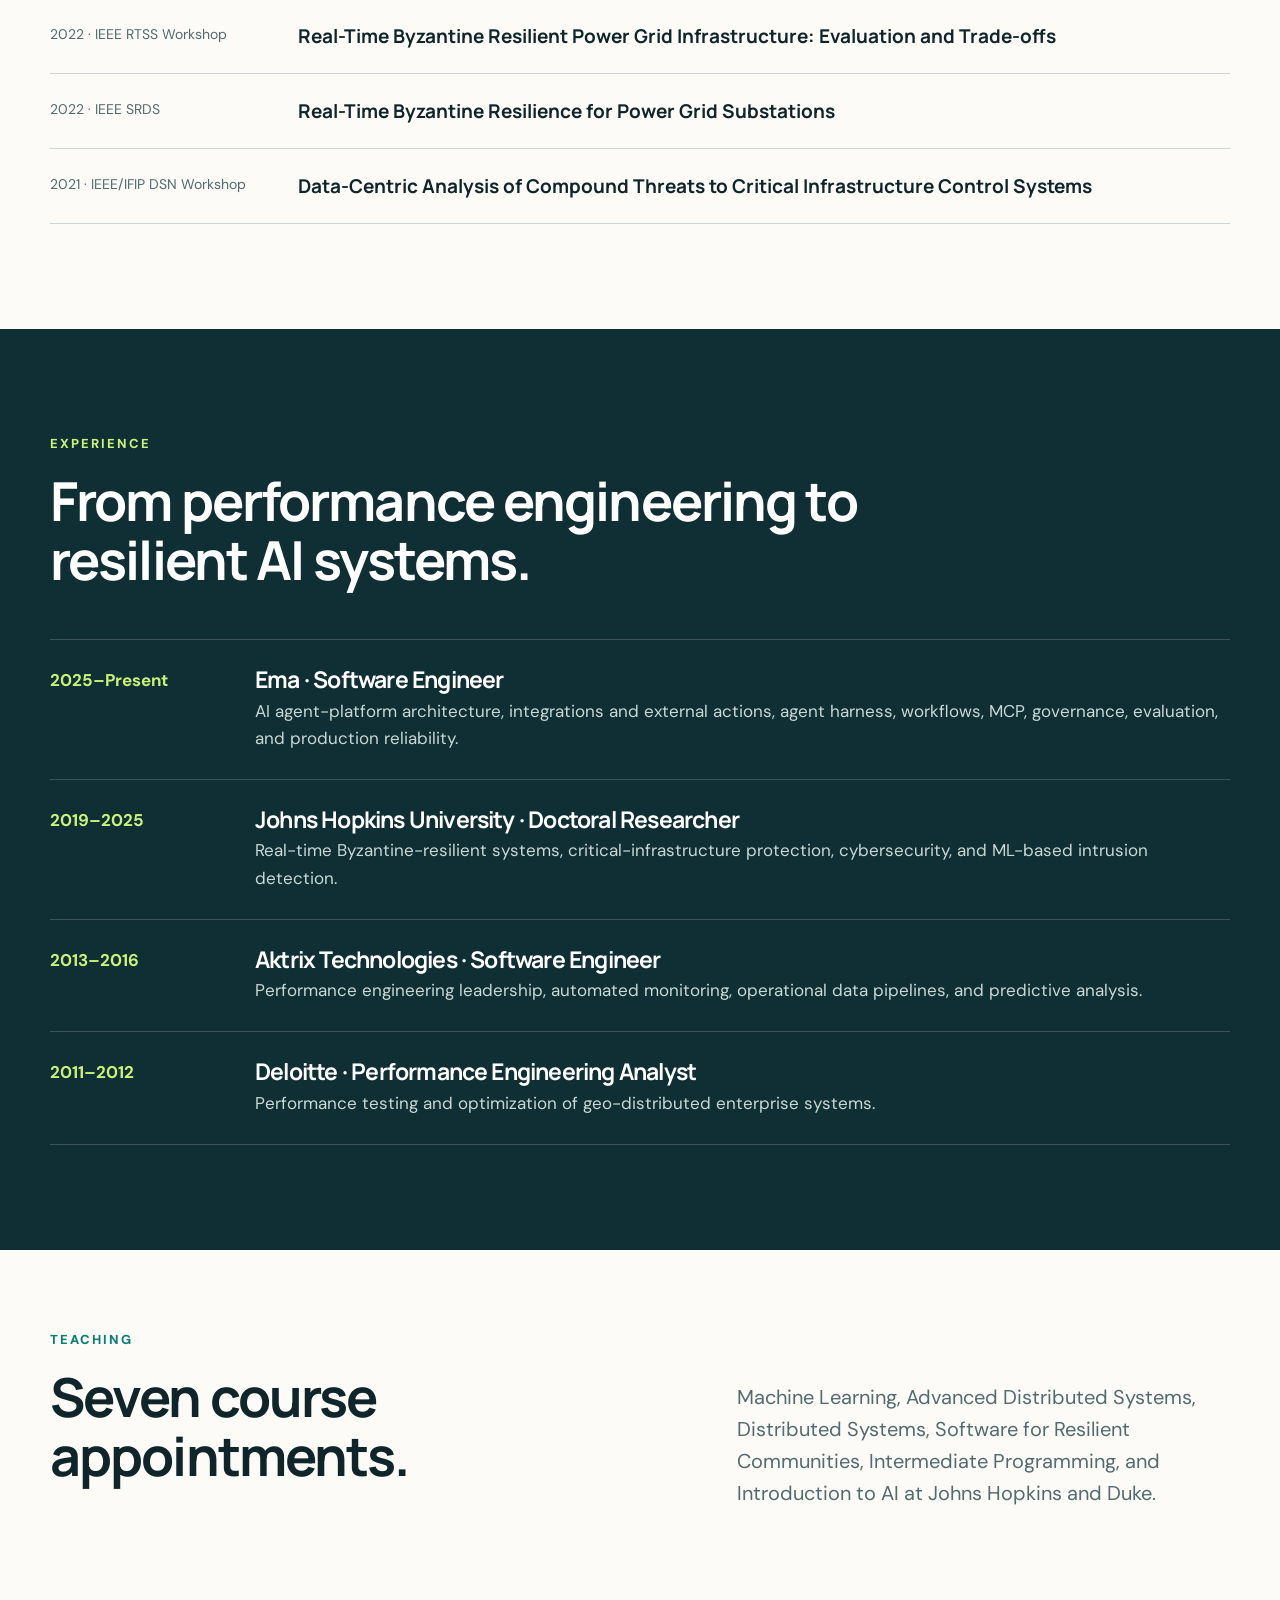
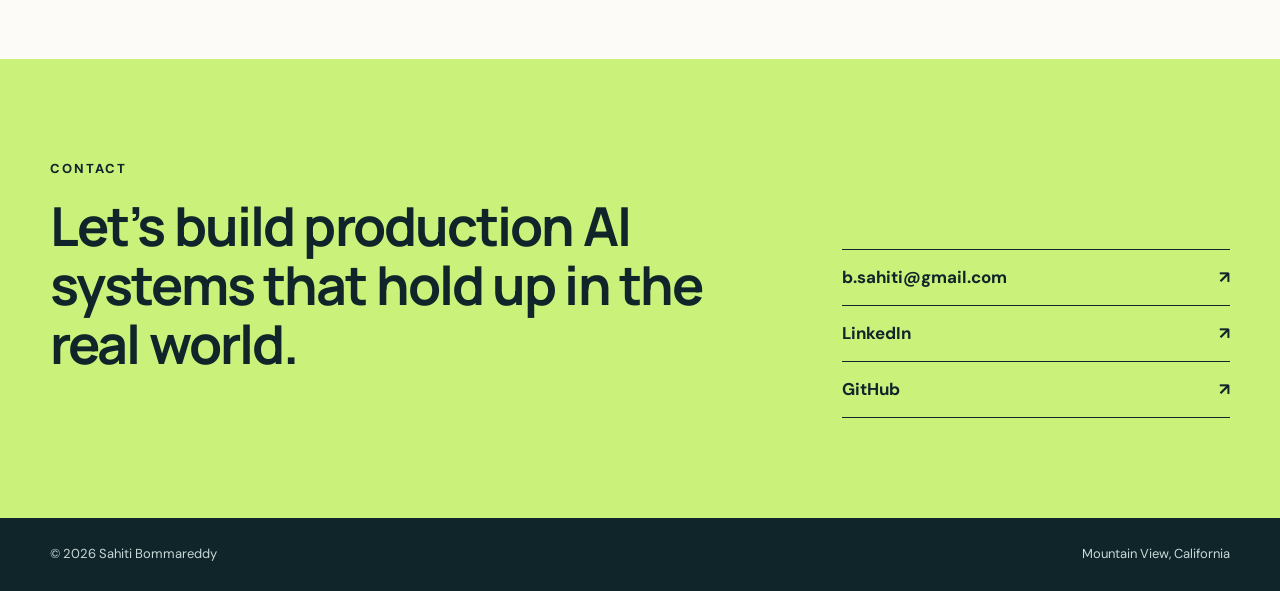
==== commit 57afde14: "Align grid resilience case study with thesis" ====
--- a/index.html
+++ b/index.html
@@ -67,11 +67,11 @@
       <div class="intro"><p class="eyebrow">Research</p><h2>Resilient systems for critical infrastructure.</h2><p>My doctoral work develops real-time distributed systems that preserve correct operation through component compromise, network attacks, and compound cyber-physical threats.</p><p class="advisor">Ph.D. advisor: <a href="https://www.cs.jhu.edu/~yairamir/">Dr. Yair Amir</a></p><a class="research-link" href="https://www.cs.jhu.edu/~yairamir/SahitiBommareddy_PhD_Thesis.pdf">Read my Ph.D. thesis: <em>Real-Time Byzantine-Resilient Power Grid Infrastructure</em> ↗</a></div>
       <div class="case-studies">
         <article class="case-study">
-          <div class="case-title"><span>01 · Real-time distributed systems</span><h3>End-to-end Byzantine-resilient power-grid protection</h3><p>Protecting the grid control path from the control center through substation protective relays when systems and networks may be compromised—while meeting each layer's operational and real-time requirements.</p></div>
+          <div class="case-title"><span>01 · Real-time distributed systems</span><h3>End-to-end Byzantine-resilient power-grid infrastructure</h3><p>An integrated resilience framework for broad grid SCADA operations—not isolated protection of a single component or subsystem.</p></div>
           <div class="case-details">
-            <section><h4>Systems challenge</h4><p>Power-grid protection depends on an end-to-end chain spanning control-center SCADA, communication networks, substation systems, and protective relays. Compromise at any layer can corrupt monitoring or control, prevent isolation of a dangerous fault, or trigger damaging and unnecessary actions.</p></section>
-            <section><h4>Architecture and contribution</h4><p>My thesis developed the first end-to-end Byzantine-resilient architecture for power-grid protection, integrating control-center and substation resilience. It combines diverse replication, resilient networking, proactive recovery, and real-time protective action to preserve correct operation under successful system and network attacks.</p></section>
-            <section><h4>System building and validation</h4><p>The architecture is implemented in Spire, an open-source intrusion-tolerant SCADA system spanning control-center and substation protection. The work was delivered for deployment at PNNL and major power-grid vendors including GE, Siemens, and Hitachi Energy, and evaluated through a Sandia National Laboratories red-team exercise.</p></section>
+            <section><h4>Research gap</h4><p>Prior intrusion-tolerant SCADA research largely addressed isolated concerns, such as control-center replication or a single component failure. It lacked a comprehensive threat model and an integrated solution spanning the broader grid infrastructure and its varied real-time operations.</p></section>
+            <section><h4>Architecture and contribution</h4><p>My thesis introduced the first end-to-end Byzantine-resilient system framework spanning control centers, substations, RTUs, PLCs, and field devices. The architecture combines replicated SCADA masters, Byzantine-resilient substations, protected field devices, and intrusion-tolerant networking under simultaneous system compromises and network attacks.</p></section>
+            <section><h4>Operations and validation</h4><p>I demonstrated control-center commands, substation commands, autonomous substation protection, and status updates in an integrated real-time scenario. Separately, the real-time substation architecture was evaluated across extensive operating conditions and in a Sandia National Laboratories purple-team exercise at PNNL using protective relays from Siemens, GE, and Hitachi Energy; the technology was transitioned to GE, Siemens, PNNL, and Sandia.</p></section>
             <div class="case-links"><a href="https://www.cs.jhu.edu/~yairamir/SahitiBommareddy_PhD_Thesis.pdf">Ph.D. thesis ↗</a><a href="https://lab-dsn.github.io/papers/RealTime.pdf">SRDS paper ↗</a><a href="https://github.com/spire-resilient-systems/spire">Spire source ↗</a></div>
           </div>
         </article>
